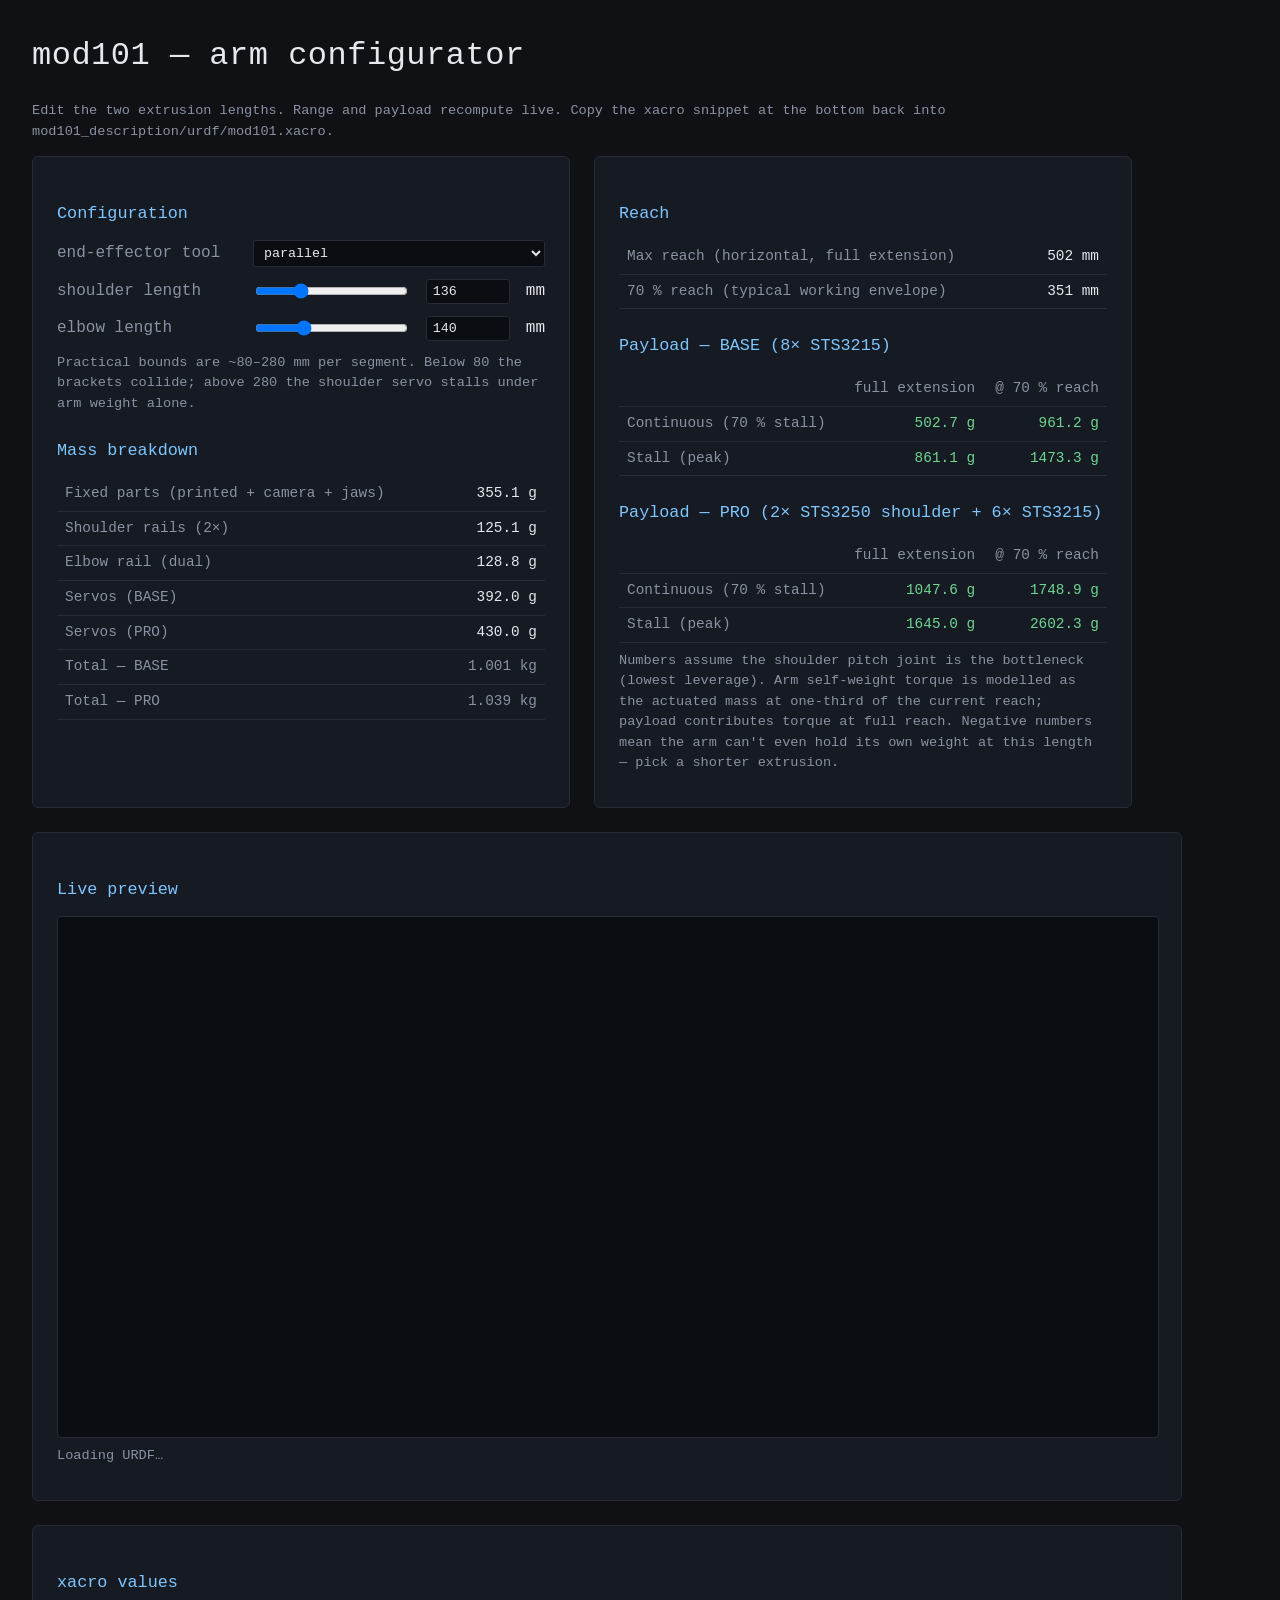
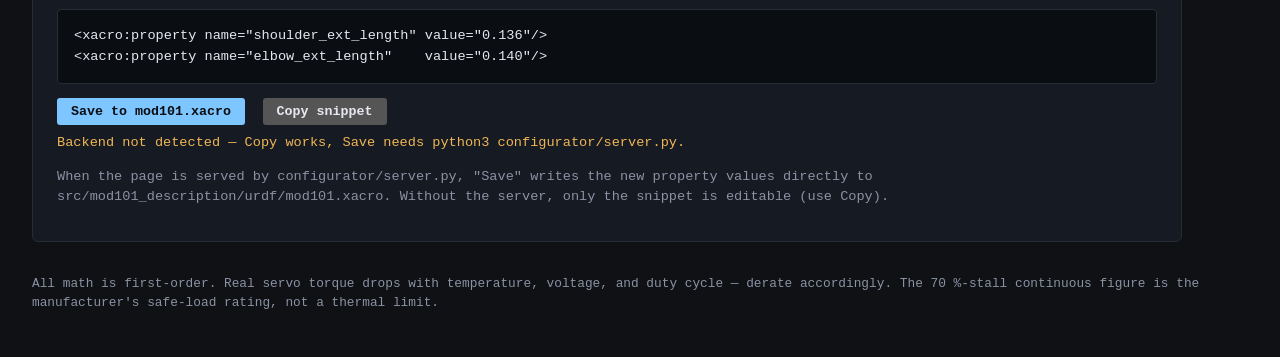
==== configurator/index.html @ 78602534 "big refactor, added modular architecture and configurator" ====
<!DOCTYPE html>
<html lang="en">
<head>
<meta charset="UTF-8">
<title>mod101 configurator</title>
<script type="importmap">
{
  "imports": {
    "three": "https://esm.sh/three@0.158.0",
    "three/": "https://esm.sh/three@0.158.0/",
    "urdf-loader": "https://esm.sh/urdf-loader@0.12.6?deps=three@0.158.0"
  }
}
</script>
<style>
  :root {
    --bg: #0f1115;
    --panel: #161a22;
    --border: #262b36;
    --text: #e6e8ee;
    --muted: #8a92a3;
    --accent: #7ec6ff;
    --ok: #6fd692;
    --warn: #f0b656;
    --bad: #f06a6a;
  }
  body {
    margin: 0;
    padding: 2rem;
    background: var(--bg);
    color: var(--text);
    font-family: ui-monospace, 'JetBrains Mono', 'Fira Code', monospace;
    line-height: 1.5;
  }
  h1 { margin-top: 0; font-weight: 500; letter-spacing: 0.5px; }
  h2 { font-weight: 500; font-size: 1.05rem; color: var(--accent); margin-top: 1.5rem; }
  .grid {
    display: grid;
    grid-template-columns: 1fr 1fr;
    gap: 1.5rem;
    max-width: 1100px;
  }
  .panel {
    background: var(--panel);
    border: 1px solid var(--border);
    border-radius: 6px;
    padding: 1.25rem 1.5rem;
  }
  .input-row {
    display: flex;
    align-items: center;
    gap: 1rem;
    margin: 0.75rem 0;
  }
  .input-row label { min-width: 180px; color: var(--muted); }
  .input-row input[type=range] { flex: 1; }
  .input-row input[type=number] {
    width: 70px;
    background: #0a0d12;
    color: var(--text);
    border: 1px solid var(--border);
    border-radius: 3px;
    padding: 4px 6px;
    font-family: inherit;
  }
  table { width: 100%; border-collapse: collapse; font-size: 0.9rem; }
  th, td { padding: 6px 8px; text-align: right; border-bottom: 1px solid var(--border); }
  th { color: var(--muted); font-weight: 500; text-align: right; }
  th:first-child, td:first-child { text-align: left; color: var(--muted); }
  td.num { font-variant-numeric: tabular-nums; }
  pre {
    background: #0a0d12;
    border: 1px solid var(--border);
    padding: 1rem;
    border-radius: 4px;
    overflow-x: auto;
    font-size: 0.85rem;
    color: var(--text);
  }
  button {
    background: var(--accent);
    color: #0a0d12;
    border: none;
    padding: 6px 14px;
    border-radius: 3px;
    font-family: inherit;
    cursor: pointer;
    font-weight: 600;
  }
  button:hover { filter: brightness(1.1); }
  .footer { color: var(--muted); font-size: 0.8rem; margin-top: 2rem; }
  .note { color: var(--muted); font-size: 0.85rem; margin-top: 0.5rem; }
  .ok { color: var(--ok); }
  .warn { color: var(--warn); }
  .bad { color: var(--bad); }
  #viewer {
    width: 100%;
    height: 520px;
    background: #0a0d12;
    border: 1px solid var(--border);
    border-radius: 4px;
  }
  #viewer canvas { display: block; width: 100%; height: 100%; }
</style>
</head>
<body>

<h1>mod101 — arm configurator</h1>
<p class="note">Edit the two extrusion lengths. Range and payload recompute live. Copy the xacro snippet at the bottom back into <code>mod101_description/urdf/mod101.xacro</code>.</p>

<div class="grid">

  <div class="panel">
    <h2>Configuration</h2>
    <div class="input-row">
      <label>end-effector tool</label>
      <select id="tool-select" style="flex: 1; background: #0a0d12; color: var(--text); border: 1px solid var(--border); padding: 4px 6px; font-family: inherit; border-radius: 3px;"></select>
    </div>
    <div class="input-row">
      <label>shoulder length</label>
      <input id="shoulder-slider" type="range" min="80" max="280" step="5" value="136">
      <input id="shoulder-num"    type="number" min="80" max="280" step="1" value="136">
      <span>mm</span>
    </div>
    <div class="input-row">
      <label>elbow length</label>
      <input id="elbow-slider" type="range" min="80" max="280" step="5" value="140">
      <input id="elbow-num"    type="number" min="80" max="280" step="1" value="140">
      <span>mm</span>
    </div>
    <p class="note">Practical bounds are ~80–280 mm per segment. Below 80 the brackets collide; above 280 the shoulder servo stalls under arm weight alone.</p>

    <h2>Mass breakdown</h2>
    <table>
      <tr><td>Fixed parts (printed + camera + jaws)</td>           <td class="num" id="m-fixed"></td></tr>
      <tr><td>Shoulder rails (2×)</td>                              <td class="num" id="m-shoulder"></td></tr>
      <tr><td>Elbow rail (dual)</td>                                <td class="num" id="m-elbow"></td></tr>
      <tr><td>Servos (BASE)</td>                                    <td class="num" id="m-servos-base"></td></tr>
      <tr><td>Servos (PRO)</td>                                     <td class="num" id="m-servos-pro"></td></tr>
      <tr><th>Total — BASE</th>                                     <th class="num" id="m-total-base"></th></tr>
      <tr><th>Total — PRO</th>                                      <th class="num" id="m-total-pro"></th></tr>
    </table>
  </div>

  <div class="panel">
    <h2>Reach</h2>
    <table>
      <tr><td>Max reach (horizontal, full extension)</td>           <td class="num" id="r-full"></td></tr>
      <tr><td>70 % reach (typical working envelope)</td>            <td class="num" id="r-70"></td></tr>
    </table>

    <h2>Payload — BASE (8× STS3215)</h2>
    <table>
      <tr><th></th>                          <th>full extension</th>  <th>@ 70 % reach</th></tr>
      <tr><td>Continuous (70 % stall)</td>   <td class="num" id="p-base-cont-full"></td>   <td class="num" id="p-base-cont-70"></td></tr>
      <tr><td>Stall (peak)</td>              <td class="num" id="p-base-stall-full"></td>  <td class="num" id="p-base-stall-70"></td></tr>
    </table>

    <h2>Payload — PRO (2× STS3250 shoulder + 6× STS3215)</h2>
    <table>
      <tr><th></th>                          <th>full extension</th>  <th>@ 70 % reach</th></tr>
      <tr><td>Continuous (70 % stall)</td>   <td class="num" id="p-pro-cont-full"></td>    <td class="num" id="p-pro-cont-70"></td></tr>
      <tr><td>Stall (peak)</td>              <td class="num" id="p-pro-stall-full"></td>   <td class="num" id="p-pro-stall-70"></td></tr>
    </table>
    <p class="note">Numbers assume the shoulder pitch joint is the bottleneck (lowest leverage). Arm self-weight torque is modelled as the actuated mass at one-third of the current reach; payload contributes torque at full reach. Negative numbers mean the arm can't even hold its own weight at this length — pick a shorter extrusion.</p>
  </div>

</div>

<div class="panel" style="max-width: 1100px; margin-top: 1.5rem;">
  <h2>Live preview</h2>
  <div id="viewer"></div>
  <p class="note" id="viewer-status">Loading URDF…</p>
</div>

<div class="panel" style="max-width: 1100px; margin-top: 1.5rem;">
  <h2>xacro values</h2>
  <pre id="snippet"></pre>
  <button id="save">Save to mod101.xacro</button>
  <button id="copy" style="margin-left: 0.5rem; background: #555; color: var(--text);">Copy snippet</button>
  <p class="note" id="copy-feedback"></p>
  <p class="note">When the page is served by <code>configurator/server.py</code>, "Save" writes the new property values directly to <code>src/mod101_description/urdf/mod101.xacro</code>. Without the server, only the snippet is editable (use Copy).</p>
</div>

<p class="footer">All math is first-order. Real servo torque drops with temperature, voltage, and duty cycle — derate accordingly. The 70 %-stall continuous figure is the manufacturer's safe-load rating, not a thermal limit.</p>

<script>
'use strict';

// --- physical constants -----------------------------------------------------
const G              = 9.81;            // m/s^2
const EXT_DENSITY    = 0.46;            // kg/m, 2020 aluminum (single rail)

// Servo torques (N·m). Manufacturer stall ratings, then 70 % derate for continuous.
const STS3215_STALL  = 30 * 0.0980665 / 1.0;  // 30 kg·cm  -> 2.94 N·m
const STS3250_STALL  = 50 * 0.0980665 / 1.0;  // 50 kg·cm  -> 4.90 N·m
const CONT_FACTOR    = 0.70;

// Fixed mass (kg) — every part NOT scaled by extrusion length.
// Derived from the per-link mass table; matches mod101_description URDF.
const M_PRINTED_FIXED = (
  36.28 + 14.96 + 36.06 + 6 + 4 + 25 +
  5 + 5 + 5 + 5 + 10 + 12 + 12 +
  22 /* parallel gripper printed */ +
  48 + 22 + 14.21
) / 1000;
const M_CAMERA_PCB    = 16.6 / 1000;
const M_GRIPPER_SERVO = 0.056;  // embedded in Parallel_gripper_assembly_v1_1
const M_FIXED         = M_PRINTED_FIXED + M_CAMERA_PCB + M_GRIPPER_SERVO;

// Mass of an individual servo body.
const M_STS3215 = 0.056;
const M_STS3250 = 0.075;
const N_SERVOS  = 7;  // 7 explicit servo links; gripper servo already in M_FIXED

const M_SERVOS_BASE = N_SERVOS * M_STS3215;
const M_SERVOS_PRO  = 2 * M_STS3250 + (N_SERVOS - 2) * M_STS3215;  // 2 shoulder upgraded

// Reach calibration: at default lengths (shoulder=136, elbow=140), measured
// total reach is 502 mm. So fixed_reach = 0.502 - 0.136 - 0.140 = 0.226 m
// (covers base column + wrist/gripper extension).
const REACH_FIXED_OFFSET = 0.226;

// --- helpers ----------------------------------------------------------------
const $ = id => document.getElementById(id);
const fmtG    = kg => (kg * 1000).toFixed(1) + ' g';
const fmtMM   = m  => (m * 1000).toFixed(0) + ' mm';
const fmtKg   = kg => kg.toFixed(3) + ' kg';

function payloadAtReach(shoulderTorqueMax, mArm, reach, reachRatio) {
  // Worst-case static balance at the shoulder pitch joint.
  // Arm CoM modelled at reach/3 from shoulder; payload at reach (at this configuration).
  const r       = reach * reachRatio;
  const mArmEff = mArm * reachRatio;          // proxy: less extended arm carries less torque
  const torqueArm     = mArmEff * G * (r / 3);
  const torqueBudget  = shoulderTorqueMax - torqueArm;
  if (torqueBudget <= 0) return null;          // arm can't even hold itself
  return torqueBudget / (G * r);
}

// --- update loop ------------------------------------------------------------
function update() {
  const L_s = Number($('shoulder-num').value) / 1000;
  const L_e = Number($('elbow-num').value) / 1000;

  // Masses (kg)
  const mShoulderPair = 2 * EXT_DENSITY * L_s;    // two single rails
  const mElbow        = 2 * EXT_DENSITY * L_e;    // dual rail in one link
  const mActuatedBase = M_FIXED + mShoulderPair + mElbow + M_SERVOS_BASE;
  const mActuatedPro  = M_FIXED + mShoulderPair + mElbow + M_SERVOS_PRO;

  // Reach (m)
  const reach    = REACH_FIXED_OFFSET + L_s + L_e;
  const reach70  = reach * 0.7;

  // Available shoulder torque after doubling.
  const T_base_cont  = 2 * STS3215_STALL * CONT_FACTOR;
  const T_base_stall = 2 * STS3215_STALL;
  const T_pro_cont   = 2 * STS3250_STALL * CONT_FACTOR;
  const T_pro_stall  = 2 * STS3250_STALL;

  // Payload at full extension (reachRatio = 1) and at 70 % (reachRatio = 0.7)
  const p = (T, mArm, ratio) => payloadAtReach(T, mArm, reach, ratio);
  const cell = (id, kg) => {
    const el = $(id);
    if (kg === null) {
      el.textContent = '—';
      el.classList.remove('ok', 'warn'); el.classList.add('bad');
    } else {
      el.textContent = fmtG(kg);
      el.classList.remove('bad', 'warn');
      el.classList.toggle('ok', kg > 0.5);
      el.classList.toggle('warn', kg <= 0.5 && kg > 0);
    }
  };

  // Mass table
  $('m-fixed').textContent       = fmtG(M_FIXED);
  $('m-shoulder').textContent    = fmtG(mShoulderPair);
  $('m-elbow').textContent       = fmtG(mElbow);
  $('m-servos-base').textContent = fmtG(M_SERVOS_BASE);
  $('m-servos-pro').textContent  = fmtG(M_SERVOS_PRO);
  $('m-total-base').textContent  = fmtKg(mActuatedBase);
  $('m-total-pro').textContent   = fmtKg(mActuatedPro);

  // Reach
  $('r-full').textContent = fmtMM(reach);
  $('r-70').textContent   = fmtMM(reach70);

  // Payload
  cell('p-base-cont-full',  p(T_base_cont,  mActuatedBase, 1.0));
  cell('p-base-cont-70',    p(T_base_cont,  mActuatedBase, 0.7));
  cell('p-base-stall-full', p(T_base_stall, mActuatedBase, 1.0));
  cell('p-base-stall-70',   p(T_base_stall, mActuatedBase, 0.7));
  cell('p-pro-cont-full',   p(T_pro_cont,   mActuatedPro,  1.0));
  cell('p-pro-cont-70',     p(T_pro_cont,   mActuatedPro,  0.7));
  cell('p-pro-stall-full',  p(T_pro_stall,  mActuatedPro,  1.0));
  cell('p-pro-stall-70',    p(T_pro_stall,  mActuatedPro,  0.7));

  // Xacro snippet
  $('snippet').textContent =
`<xacro:property name="shoulder_ext_length" value="${L_s.toFixed(3)}"/>
<xacro:property name="elbow_ext_length"    value="${L_e.toFixed(3)}"/>`;
}

// --- input wiring -----------------------------------------------------------
function bind(sliderId, numberId) {
  const slider = $(sliderId), number = $(numberId);
  slider.addEventListener('input', () => { number.value = slider.value; update(); });
  number.addEventListener('input', () => { slider.value = number.value; update(); });
}
bind('shoulder-slider', 'shoulder-num');
bind('elbow-slider',    'elbow-num');

function setFeedback(text, cls = 'note') {
  const el = $('copy-feedback');
  el.textContent = text;
  el.className = 'note ' + cls;
}

$('copy').addEventListener('click', async () => {
  try {
    await navigator.clipboard.writeText($('snippet').textContent);
    setFeedback('Snippet copied.', 'ok');
  } catch {
    setFeedback('Clipboard blocked — copy manually.', 'bad');
  }
});

$('save').addEventListener('click', async () => {
  const L_s = Number($('shoulder-num').value) / 1000;
  const L_e = Number($('elbow-num').value) / 1000;
  setFeedback('Saving…');
  try {
    const resp = await fetch('/save', {
      method:  'POST',
      headers: { 'Content-Type': 'application/json' },
      body:    JSON.stringify({ shoulder: L_s, elbow: L_e }),
    });
    const data = await resp.json();
    if (!resp.ok) throw new Error(data.error || resp.statusText);
    setFeedback(
      `Saved: shoulder=${(data.shoulder * 1000).toFixed(0)} mm, elbow=${(data.elbow * 1000).toFixed(0)} mm. ` +
      `Rebuild mod101_description to pick it up in sim.`, 'ok');
    window.dispatchEvent(new CustomEvent('xacro-saved'));
  } catch (e) {
    setFeedback(
      `Save failed: ${e.message || e}. ` +
      `Start the backend with: python3 configurator/server.py`, 'bad');
  }
});

$('tool-select').addEventListener('change', async () => {
  const tool = $('tool-select').value;
  setFeedback(`Switching tool → ${tool}…`);
  try {
    const resp = await fetch('/tool', {
      method:  'POST',
      headers: { 'Content-Type': 'application/json' },
      body:    JSON.stringify({ tool }),
    });
    const data = await resp.json();
    if (!resp.ok) throw new Error(data.error || resp.statusText);
    setFeedback(
      `Tool set to "${data.tool}". Rebuild mod101_description if you want it ` +
      `live in sim (the viewer below has reloaded with the new tool).`, 'ok');
    window.dispatchEvent(new CustomEvent('xacro-saved'));
  } catch (e) {
    setFeedback(`Tool switch failed: ${e.message || e}. ` +
                `Backend needs python3 configurator/server.py.`, 'bad');
  }
});

// On boot, ask the server for current values; if no server, leave defaults.
(async function init() {
  try {
    const [propsResp, toolResp] = await Promise.all([fetch('/load'), fetch('/tool')]);
    if (!propsResp.ok) throw new Error('load failed');
    const { shoulder, elbow } = await propsResp.json();
    $('shoulder-num').value    = (shoulder * 1000).toFixed(0);
    $('shoulder-slider').value = (shoulder * 1000).toFixed(0);
    $('elbow-num').value       = (elbow    * 1000).toFixed(0);
    $('elbow-slider').value    = (elbow    * 1000).toFixed(0);

    if (toolResp.ok) {
      const { tool, available } = await toolResp.json();
      const sel = $('tool-select');
      sel.innerHTML = '';
      for (const t of available) {
        const opt = document.createElement('option');
        opt.value = t; opt.textContent = t;
        if (t === tool) opt.selected = true;
        sel.appendChild(opt);
      }
    }
    setFeedback('Loaded current values from mod101.xacro.', 'ok');
  } catch {
    setFeedback('Backend not detected — Copy works, Save needs ' +
                'python3 configurator/server.py.', 'warn');
    // Without backend we don't know which tools exist; show the two we ship.
    const sel = $('tool-select');
    sel.innerHTML = '';
    for (const t of ['parallel', 'none']) {
      const opt = document.createElement('option');
      opt.value = t; opt.textContent = t;
      sel.appendChild(opt);
    }
  }
  update();
})();
</script>

<script type="module">
import * as THREE from 'three';
import { OrbitControls } from 'three/examples/jsm/controls/OrbitControls.js';
import URDFLoader from 'urdf-loader';

const container = document.getElementById('viewer');
const status    = document.getElementById('viewer-status');

const renderer = new THREE.WebGLRenderer({ antialias: true });
renderer.setPixelRatio(window.devicePixelRatio);
renderer.setSize(container.clientWidth, container.clientHeight);
renderer.shadowMap.enabled = true;
container.appendChild(renderer.domElement);

const scene = new THREE.Scene();
scene.background = new THREE.Color(0x0a0d12);

const camera = new THREE.PerspectiveCamera(45, container.clientWidth / container.clientHeight, 0.01, 20);
camera.position.set(0.6, 0.5, 0.6);

const controls = new OrbitControls(camera, renderer.domElement);
controls.target.set(0, 0.25, 0);
controls.update();

scene.add(new THREE.AmbientLight(0xffffff, 0.4));
const sun = new THREE.DirectionalLight(0xffffff, 0.9);
sun.position.set(2, 4, 2);
sun.castShadow = true;
scene.add(sun);

const grid = new THREE.GridHelper(2, 20, 0x444444, 0x222222);
scene.add(grid);

// URDF convention is Z-up. Rotate the entire robot subtree so it displays
// correctly under three.js's Y-up camera.
const robotRoot = new THREE.Group();
robotRoot.rotation.x = -Math.PI / 2;
scene.add(robotRoot);

let currentRobot = null;
const loader = new URDFLoader();

async function loadUrdf() {
  status.textContent = 'Loading URDF…';
  status.className = 'note';
  try {
    const resp = await fetch('/urdf', { cache: 'no-store' });
    if (!resp.ok) {
      const detail = await resp.json().catch(() => ({}));
      throw new Error(detail.error || resp.statusText);
    }
    const text = await resp.text();
    if (currentRobot) {
      robotRoot.remove(currentRobot);
      currentRobot.traverse(o => {
        if (o.geometry) o.geometry.dispose();
        if (o.material) o.material.dispose();
      });
    }
    currentRobot = loader.parse(text);
    robotRoot.add(currentRobot);
    status.textContent = 'URDF loaded.';
    status.className = 'note ok';
  } catch (e) {
    status.textContent = `URDF load failed: ${e.message || e}. ` +
                         `Source ROS before starting server.py.`;
    status.className = 'note bad';
  }
}

function animate() {
  requestAnimationFrame(animate);
  controls.update();
  renderer.render(scene, camera);
}
animate();

window.addEventListener('resize', () => {
  const w = container.clientWidth, h = container.clientHeight;
  camera.aspect = w / h;
  camera.updateProjectionMatrix();
  renderer.setSize(w, h);
});
window.addEventListener('xacro-saved', loadUrdf);
loadUrdf();
</script>

</body>
</html>
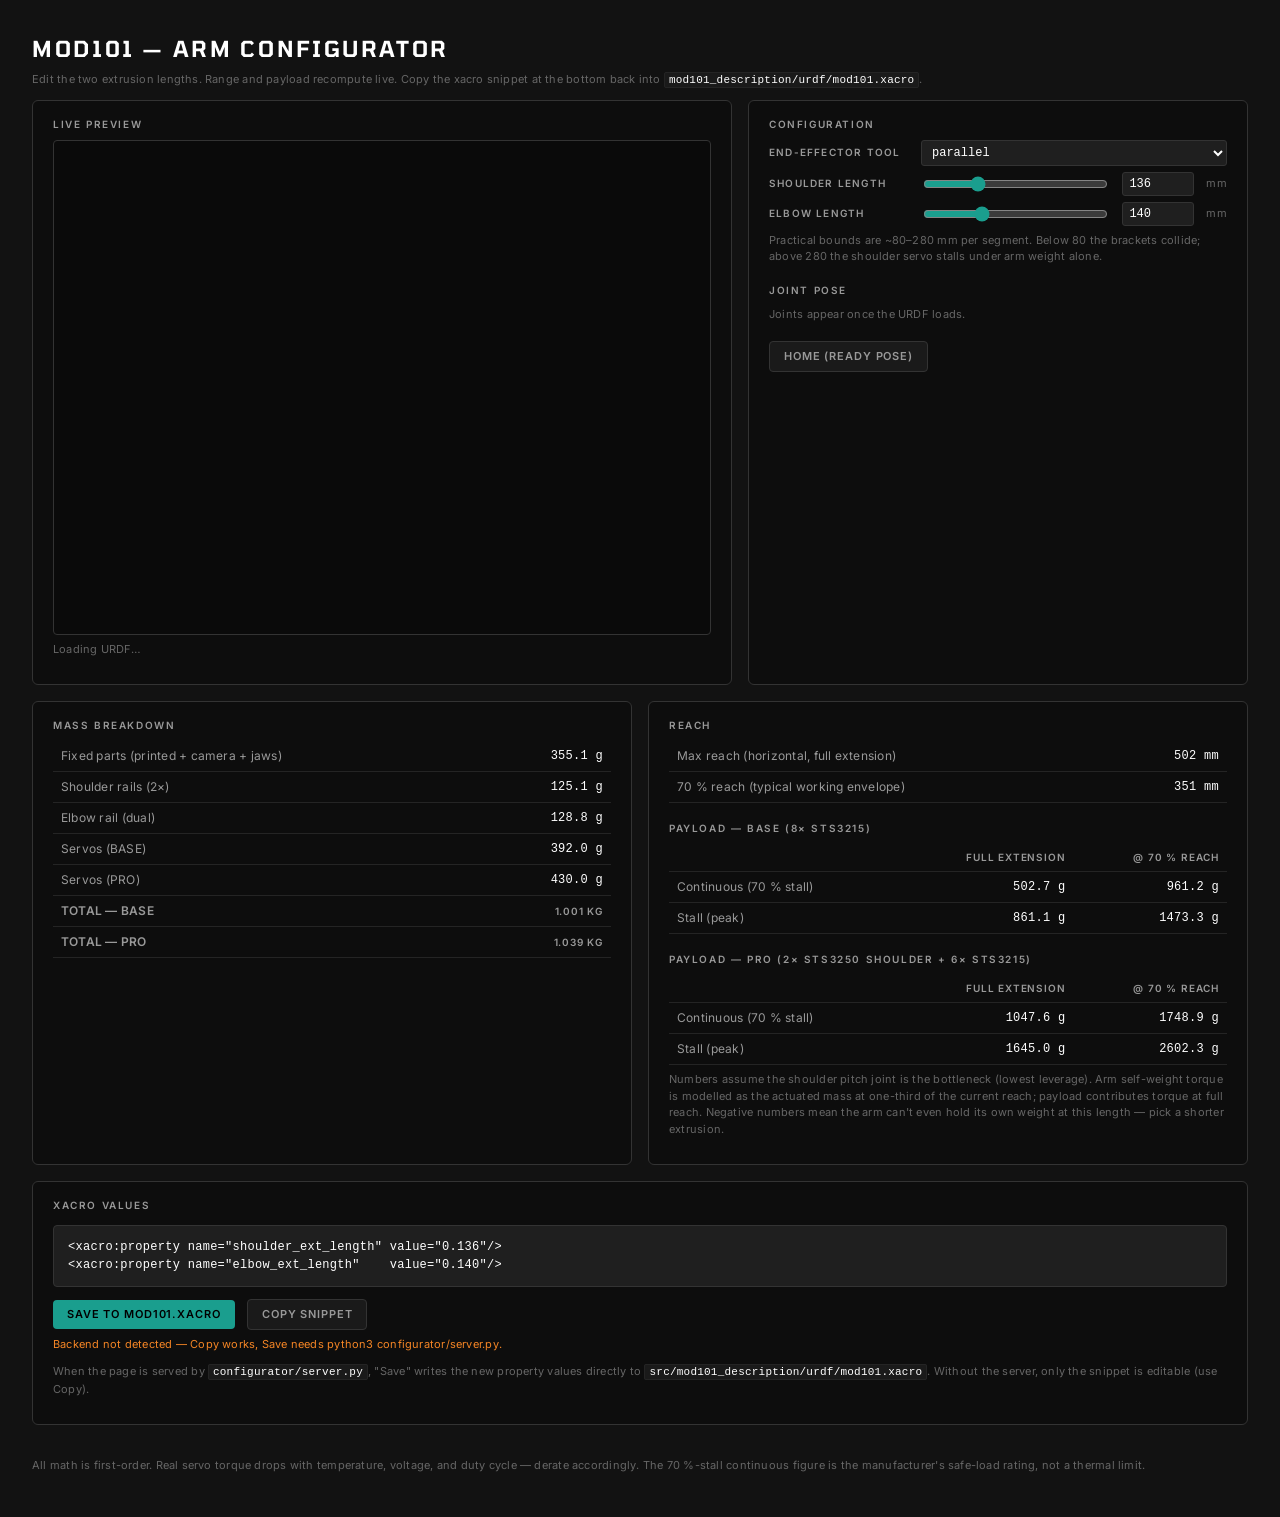
==== commit f442586d: "configurator + tool convention: visual port from robocore-studio (Inter / Tomorrow, teal accent on b" ====
--- a/configurator/index.html
+++ b/configurator/index.html
@@ -3,6 +3,9 @@
 <head>
 <meta charset="UTF-8">
 <title>mod101 configurator</title>
+<link rel="preconnect" href="https://fonts.googleapis.com">
+<link rel="preconnect" href="https://fonts.gstatic.com" crossorigin>
+<link href="https://fonts.googleapis.com/css2?family=Inter:wght@400;500;600&family=Tomorrow:wght@500;600&display=swap" rel="stylesheet">
 <script type="importmap">
 {
   "imports": {
@@ -13,108 +16,264 @@
 }
 </script>
 <style>
+  /* Ported from /home/cdr/Work/robocore-studio/core/frontend/styles.css */
   :root {
-    --bg: #0f1115;
-    --panel: #161a22;
-    --border: #262b36;
-    --text: #e6e8ee;
-    --muted: #8a92a3;
-    --accent: #7ec6ff;
-    --ok: #6fd692;
-    --warn: #f0b656;
-    --bad: #f06a6a;
-  }
+    color-scheme: dark;
+    --bg: hsl(0, 0%, 7%);
+    --bg-2: hsl(0, 0%, 5%);
+    --bg-3: hsl(0, 0%, 10%);
+    --bg-input: hsl(0, 0%, 12%);
+    --border: hsl(0, 0%, 20%);
+    --border-soft: hsl(0, 0%, 14%);
+    --fg: hsl(0, 0%, 100%);
+    --fg-dim: hsl(0, 0%, 60%);
+    --fg-mute: hsl(0, 0%, 40%);
+    --accent: hsl(173, 72%, 36%);
+    --accent-hover: hsl(173, 72%, 42%);
+    --accent-soft: hsla(173, 72%, 36%, 0.12);
+    --accent-fg: hsl(0, 0%, 0%);
+    --warn: hsl(28, 90%, 55%);
+    --error: hsl(0, 85%, 60%);
+    --error-soft: hsla(0, 85%, 60%, 0.1);
+    --font-sans: "Inter", -apple-system, BlinkMacSystemFont, "Segoe UI", sans-serif;
+    --font-display: "Tomorrow", "Inter", sans-serif;
+    --font-mono: ui-monospace, "SF Mono", Menlo, Consolas, monospace;
+  }
+
+  * { box-sizing: border-box; }
+
   body {
     margin: 0;
     padding: 2rem;
     background: var(--bg);
-    color: var(--text);
-    font-family: ui-monospace, 'JetBrains Mono', 'Fira Code', monospace;
+    color: var(--fg);
+    font-family: var(--font-sans);
+    font-size: 14px;
+    letter-spacing: 0.02em;
+    -webkit-font-smoothing: antialiased;
+    -moz-osx-font-smoothing: grayscale;
     line-height: 1.5;
   }
-  h1 { margin-top: 0; font-weight: 500; letter-spacing: 0.5px; }
-  h2 { font-weight: 500; font-size: 1.05rem; color: var(--accent); margin-top: 1.5rem; }
+
+  .wrap { max-width: 1400px; margin: 0 auto; }
+
+  h1 {
+    font-family: var(--font-display);
+    font-weight: 600;
+    font-size: 22px;
+    letter-spacing: 0.12em;
+    text-transform: uppercase;
+    margin: 0 0 4px;
+  }
+
+  h2 {
+    font-family: var(--font-sans);
+    font-size: 10px;
+    text-transform: uppercase;
+    letter-spacing: 0.16em;
+    font-weight: 600;
+    color: var(--fg-dim);
+    margin: 18px 0 8px;
+  }
+  .panel > h2:first-child { margin-top: 0; }
+
   .grid {
     display: grid;
-    grid-template-columns: 1fr 1fr;
-    gap: 1.5rem;
-    max-width: 1100px;
-  }
+    grid-template-columns: repeat(auto-fit, minmax(320px, 1fr));
+    gap: 16px;
+  }
+  .viewer-grid {
+    display: grid;
+    grid-template-columns: minmax(0, 1.4fr) minmax(360px, 1fr);
+    gap: 16px;
+    margin-bottom: 16px;
+  }
+  @media (max-width: 900px) {
+    .viewer-grid { grid-template-columns: 1fr; }
+  }
+
   .panel {
-    background: var(--panel);
+    background: var(--bg-2);
     border: 1px solid var(--border);
     border-radius: 6px;
-    padding: 1.25rem 1.5rem;
-  }
+    padding: 16px 20px;
+  }
+
   .input-row {
     display: flex;
     align-items: center;
-    gap: 1rem;
-    margin: 0.75rem 0;
-  }
-  .input-row label { min-width: 180px; color: var(--muted); }
-  .input-row input[type=range] { flex: 1; }
-  .input-row input[type=number] {
-    width: 70px;
-    background: #0a0d12;
-    color: var(--text);
+    gap: 12px;
+    margin: 6px 0;
+  }
+  .input-row label {
+    min-width: 140px;
+    color: var(--fg-dim);
+    font-size: 10px;
+    text-transform: uppercase;
+    letter-spacing: 0.12em;
+    font-weight: 600;
+  }
+  .input-row input[type=range] {
+    flex: 1;
+    accent-color: var(--accent);
+  }
+  .input-row input[type=number],
+  #tool-select {
+    background: var(--bg-input);
+    color: var(--fg);
     border: 1px solid var(--border);
     border-radius: 3px;
     padding: 4px 6px;
-    font-family: inherit;
-  }
-  table { width: 100%; border-collapse: collapse; font-size: 0.9rem; }
-  th, td { padding: 6px 8px; text-align: right; border-bottom: 1px solid var(--border); }
-  th { color: var(--muted); font-weight: 500; text-align: right; }
-  th:first-child, td:first-child { text-align: left; color: var(--muted); }
-  td.num { font-variant-numeric: tabular-nums; }
+    font-family: var(--font-mono);
+    font-size: 12px;
+  }
+  .input-row input[type=number] { width: 72px; }
+  #tool-select { flex: 1; min-width: 0; }
+  .input-row > span { color: var(--fg-mute); font-size: 11px; }
+
+  table {
+    width: 100%;
+    border-collapse: collapse;
+    font-size: 12px;
+  }
+  th, td {
+    padding: 6px 8px;
+    text-align: right;
+    border-bottom: 1px solid var(--border-soft);
+    font-family: var(--font-mono);
+  }
+  th {
+    color: var(--fg-dim);
+    font-family: var(--font-sans);
+    font-size: 10px;
+    text-transform: uppercase;
+    letter-spacing: 0.08em;
+    font-weight: 600;
+  }
+  th:first-child, td:first-child {
+    text-align: left;
+    color: var(--fg-dim);
+    font-family: var(--font-sans);
+    font-size: 12px;
+    letter-spacing: 0.02em;
+  }
+  td.num, .readout {
+    font-variant-numeric: tabular-nums;
+    color: var(--fg);
+  }
+
   pre {
-    background: #0a0d12;
+    background: var(--bg-input);
     border: 1px solid var(--border);
-    padding: 1rem;
+    padding: 12px 14px;
     border-radius: 4px;
     overflow-x: auto;
-    font-size: 0.85rem;
-    color: var(--text);
-  }
+    font-family: var(--font-mono);
+    font-size: 12px;
+    color: var(--fg);
+    line-height: 1.5;
+  }
+
   button {
+    font: inherit;
+    cursor: pointer;
     background: var(--accent);
-    color: #0a0d12;
+    color: var(--accent-fg);
     border: none;
     padding: 6px 14px;
-    border-radius: 3px;
-    font-family: inherit;
-    cursor: pointer;
+    border-radius: 4px;
+    font-family: var(--font-sans);
+    font-size: 11px;
     font-weight: 600;
-  }
-  button:hover { filter: brightness(1.1); }
-  .footer { color: var(--muted); font-size: 0.8rem; margin-top: 2rem; }
-  .note { color: var(--muted); font-size: 0.85rem; margin-top: 0.5rem; }
-  .ok { color: var(--ok); }
-  .warn { color: var(--warn); }
-  .bad { color: var(--bad); }
+    text-transform: uppercase;
+    letter-spacing: 0.08em;
+    transition: background 120ms ease;
+  }
+  button:hover { background: var(--accent-hover); }
+  button:focus-visible { outline: 2px solid var(--accent); outline-offset: 2px; }
+
+  /* Secondary / "ghost" buttons (Copy, Home) — match robocore-studio's
+     .urdf-btn-ghost. */
+  button.ghost {
+    background: var(--bg-3);
+    color: var(--fg-dim);
+    border: 1px solid var(--border);
+  }
+  button.ghost:hover {
+    color: var(--fg);
+    border-color: var(--fg-mute);
+    background: var(--bg-input);
+  }
+
+  .note {
+    color: var(--fg-mute);
+    font-size: 11px;
+    margin-top: 6px;
+    letter-spacing: 0.02em;
+  }
+  .note code, p code {
+    font-family: var(--font-mono);
+    font-size: 11px;
+    background: var(--bg-3);
+    border: 1px solid var(--border-soft);
+    padding: 1px 4px;
+    border-radius: 2px;
+    color: var(--fg);
+  }
+
+  .ok    { color: var(--accent); }
+  .warn  { color: var(--warn); }
+  .bad   { color: var(--error); }
+
+  .footer {
+    color: var(--fg-mute);
+    font-size: 11px;
+    margin-top: 2rem;
+    letter-spacing: 0.02em;
+  }
+
   #viewer {
     width: 100%;
-    height: 520px;
-    background: #0a0d12;
+    height: clamp(280px, 55vh, 560px);
+    background: hsl(0, 0%, 4%);
     border: 1px solid var(--border);
     border-radius: 4px;
   }
   #viewer canvas { display: block; width: 100%; height: 100%; }
+
+  ::-webkit-scrollbar { width: 10px; height: 10px; }
+  ::-webkit-scrollbar-track { background: transparent; }
+  ::-webkit-scrollbar-thumb { background: var(--border); border: 2px solid var(--bg-2); }
+  ::-webkit-scrollbar-thumb:hover { background: var(--fg-mute); }
+
+  @media (max-width: 640px) {
+    body { padding: 1rem; }
+    .panel { padding: 12px 14px; }
+    .input-row { flex-wrap: wrap; gap: 6px; }
+    .input-row label { min-width: 100%; }
+    h1 { font-size: 18px; }
+    button { padding: 8px 14px; }
+  }
 </style>
 </head>
 <body>
 
+<div class="wrap">
+
 <h1>mod101 — arm configurator</h1>
 <p class="note">Edit the two extrusion lengths. Range and payload recompute live. Copy the xacro snippet at the bottom back into <code>mod101_description/urdf/mod101.xacro</code>.</p>
 
-<div class="grid">
-
+<div class="viewer-grid">
+  <div class="panel">
+    <h2>Live preview</h2>
+    <div id="viewer"></div>
+    <p class="note" id="viewer-status">Loading URDF…</p>
+  </div>
   <div class="panel">
     <h2>Configuration</h2>
     <div class="input-row">
       <label>end-effector tool</label>
-      <select id="tool-select" style="flex: 1; background: #0a0d12; color: var(--text); border: 1px solid var(--border); padding: 4px 6px; font-family: inherit; border-radius: 3px;"></select>
+      <select id="tool-select"></select>
     </div>
     <div class="input-row">
       <label>shoulder length</label>
@@ -130,6 +289,17 @@
     </div>
     <p class="note">Practical bounds are ~80–280 mm per segment. Below 80 the brackets collide; above 280 the shoulder servo stalls under arm weight alone.</p>
 
+    <h2>Joint pose</h2>
+    <div id="joint-sliders">
+      <p class="note" id="joint-empty">Joints appear once the URDF loads.</p>
+    </div>
+    <button id="home" class="ghost" style="margin-top: 8px;">Home (ready pose)</button>
+  </div>
+</div>
+
+<div class="grid">
+
+  <div class="panel">
     <h2>Mass breakdown</h2>
     <table>
       <tr><td>Fixed parts (printed + camera + jaws)</td>           <td class="num" id="m-fixed"></td></tr>
@@ -167,22 +337,18 @@
 
 </div>
 
-<div class="panel" style="max-width: 1100px; margin-top: 1.5rem;">
-  <h2>Live preview</h2>
-  <div id="viewer"></div>
-  <p class="note" id="viewer-status">Loading URDF…</p>
-</div>
-
-<div class="panel" style="max-width: 1100px; margin-top: 1.5rem;">
+<div class="panel" style="margin-top: 16px;">
   <h2>xacro values</h2>
   <pre id="snippet"></pre>
   <button id="save">Save to mod101.xacro</button>
-  <button id="copy" style="margin-left: 0.5rem; background: #555; color: var(--text);">Copy snippet</button>
+  <button id="copy" class="ghost" style="margin-left: 8px;">Copy snippet</button>
   <p class="note" id="copy-feedback"></p>
   <p class="note">When the page is served by <code>configurator/server.py</code>, "Save" writes the new property values directly to <code>src/mod101_description/urdf/mod101.xacro</code>. Without the server, only the snippet is editable (use Copy).</p>
 </div>
 
 <p class="footer">All math is first-order. Real servo torque drops with temperature, voltage, and duty cycle — derate accordingly. The 70 %-stall continuous figure is the manufacturer's safe-load rating, not a thermal limit.</p>
+
+</div><!-- .wrap -->
 
 <script>
 'use strict';
@@ -452,6 +618,94 @@
 let currentRobot = null;
 const loader = new URDFLoader();
 
+// "Ready" home pose — matches the initial_value's in mod101.ros2control so
+// the viewer and Gazebo wake up looking the same. Joints not listed here
+// default to 0.
+const HOME_POSE = {
+  '2': -Math.PI / 4,   // shoulder pitch back, -45°
+  '3':  Math.PI / 2,   // elbow up, +90°
+  '4': -Math.PI / 4,   // wrist tilt back, -45°
+};
+
+// --- joint sliders -----------------------------------------------------------
+// Built dynamically from the URDF so we pick up whichever tool is loaded
+// (each tool can add its own actuated joints). Mimic followers are skipped:
+// they're driven by the master via setJointValue automatically.
+function buildJointSliders() {
+  const container = document.getElementById('joint-sliders');
+  container.innerHTML = '';
+  if (!currentRobot) return;
+
+  const entries = Object.entries(currentRobot.joints)
+    .filter(([_, j]) => j.jointType !== 'fixed' && !j.mimicJoint);
+
+  // Sort active arm joints (numeric names 1..6) first, then alphabetically.
+  entries.sort(([a], [b]) => {
+    const na = /^\d+$/.test(a), nb = /^\d+$/.test(b);
+    if (na && nb) return Number(a) - Number(b);
+    if (na) return -1;
+    if (nb) return 1;
+    return a.localeCompare(b);
+  });
+
+  if (entries.length === 0) {
+    const p = document.createElement('p');
+    p.className = 'note';
+    p.textContent = 'No actuated joints (the `none` tool has nothing to pose).';
+    container.appendChild(p);
+    return;
+  }
+
+  for (const [name, joint] of entries) {
+    let lower = joint.limit ? Number(joint.limit.lower) : -Math.PI;
+    let upper = joint.limit ? Number(joint.limit.upper) : Math.PI;
+    // Continuous joints store lower==upper==0; replace with ±π for a usable range.
+    if (joint.jointType === 'continuous' || lower === upper) {
+      lower = -Math.PI; upper = Math.PI;
+    }
+    const isLinear = joint.jointType === 'prismatic';
+    const step     = (upper - lower) / 400;
+    const home     = HOME_POSE[name] ?? 0;
+    const initial  = Math.max(lower, Math.min(upper, home));
+    currentRobot.setJointValue(name, initial);
+
+    const row = document.createElement('div');
+    row.className = 'input-row';
+    row.dataset.joint = name;
+    const labelText = isLinear
+      ? `joint ${name} (mm)`
+      : `joint ${name} (rad)`;
+    row.innerHTML = `
+      <label style="min-width: 130px;">${labelText}</label>
+      <input type="range" min="${lower}" max="${upper}" step="${step}" value="${initial}">
+      <span class="readout" style="min-width: 3.5em; text-align: right; font-variant-numeric: tabular-nums;"></span>
+    `;
+    const slider  = row.querySelector('input');
+    const readout = row.querySelector('.readout');
+    const render  = v => readout.textContent = isLinear
+      ? (v * 1000).toFixed(1)
+      : v.toFixed(2);
+    slider.addEventListener('input', () => {
+      const v = Number(slider.value);
+      currentRobot.setJointValue(name, v);
+      render(v);
+    });
+    render(initial);
+    container.appendChild(row);
+  }
+}
+
+document.getElementById('home').addEventListener('click', () => {
+  if (!currentRobot) return;
+  for (const slider of document.querySelectorAll('#joint-sliders input[type=range]')) {
+    const row  = slider.closest('.input-row');
+    const name = row.dataset.joint;
+    const v    = HOME_POSE[name] ?? 0;
+    slider.value = v;
+    slider.dispatchEvent(new Event('input'));
+  }
+});
+
 async function loadUrdf() {
   status.textContent = 'Loading URDF…';
   status.className = 'note';
@@ -471,6 +725,7 @@
     }
     currentRobot = loader.parse(text);
     robotRoot.add(currentRobot);
+    buildJointSliders();
     status.textContent = 'URDF loaded.';
     status.className = 'note ok';
   } catch (e) {
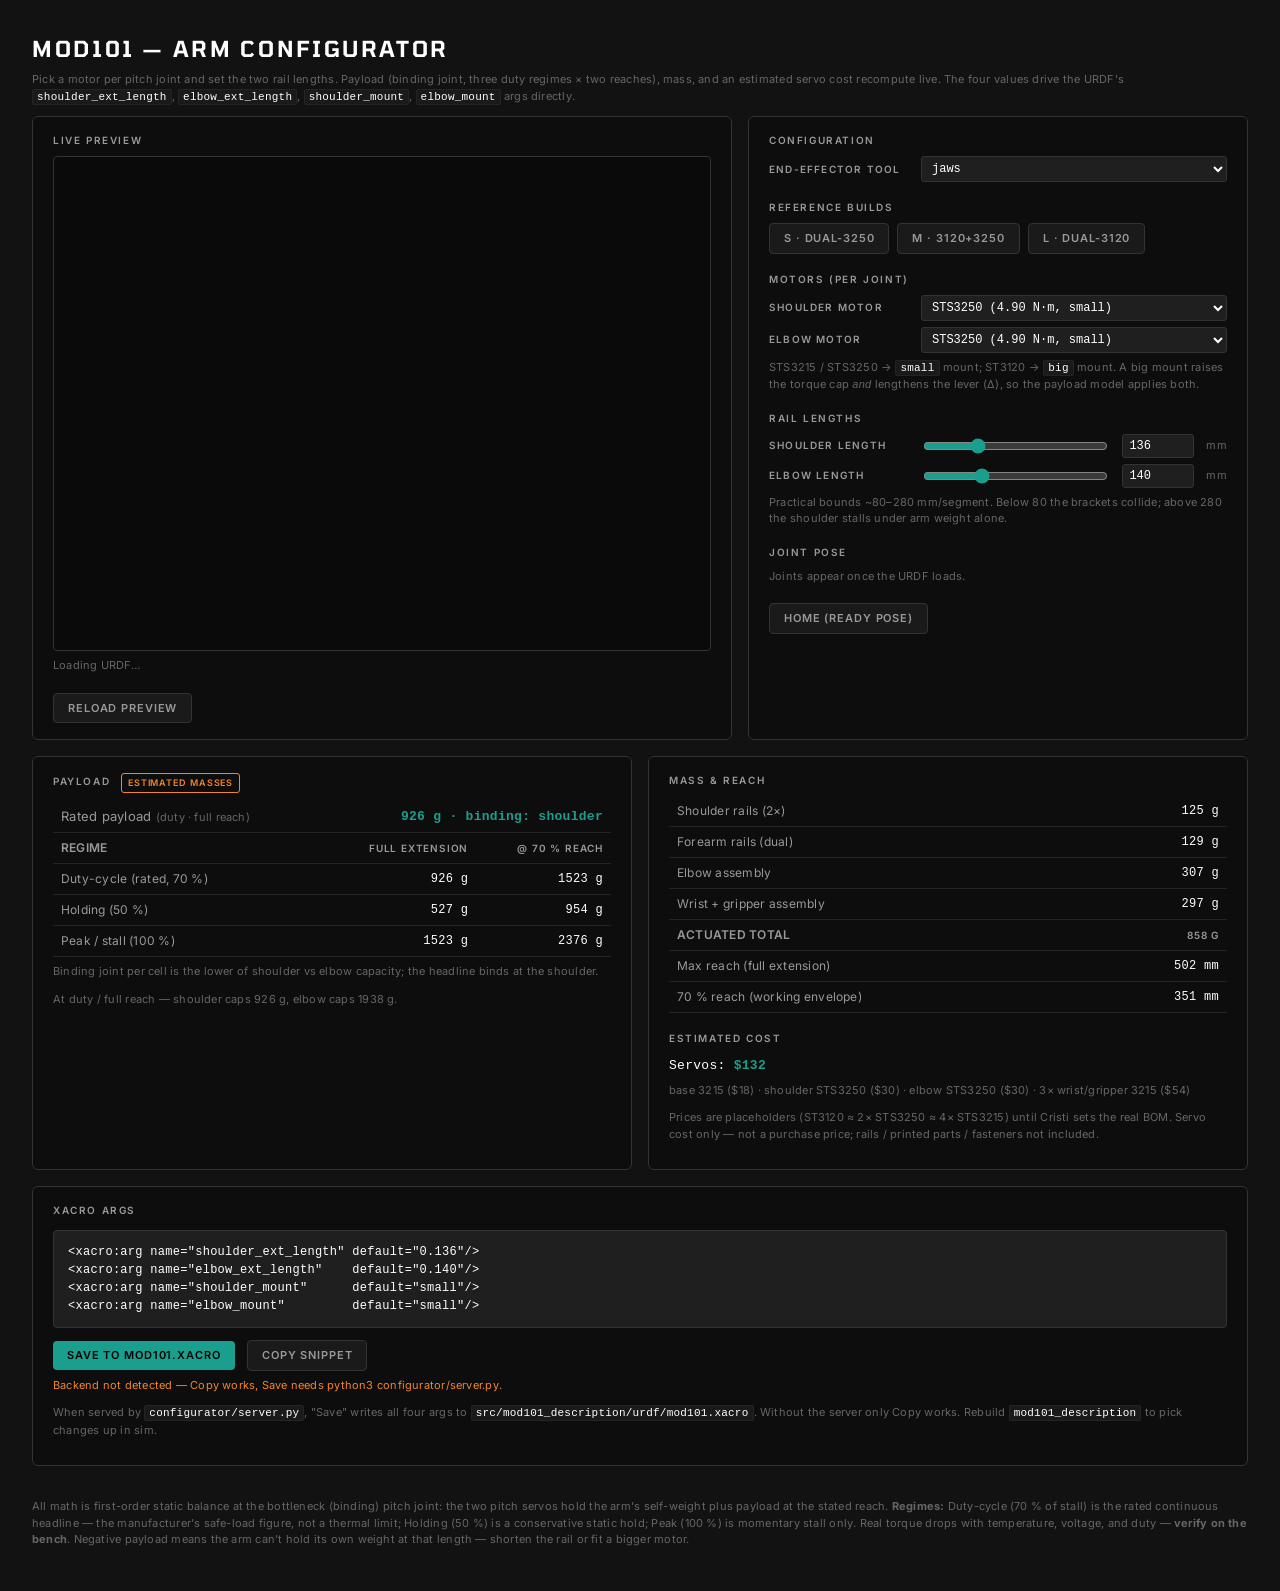
==== commit a724dccf: "Part B: configurator v2 — per-joint motors, payload, masses, cost Rewrite the configurator onto the " ====
--- a/configurator/index.html
+++ b/configurator/index.html
@@ -118,6 +118,7 @@
     accent-color: var(--accent);
   }
   .input-row input[type=number],
+  .input-row select,
   #tool-select {
     background: var(--bg-input);
     color: var(--fg);
@@ -128,8 +129,11 @@
     font-size: 12px;
   }
   .input-row input[type=number] { width: 72px; }
+  .input-row select { flex: 1; min-width: 0; }
   #tool-select { flex: 1; min-width: 0; }
   .input-row > span { color: var(--fg-mute); font-size: 11px; }
+
+  .presets { display: flex; gap: 8px; margin: 4px 0 2px; flex-wrap: wrap; }
 
   table {
     width: 100%;
@@ -161,6 +165,28 @@
     font-variant-numeric: tabular-nums;
     color: var(--fg);
   }
+  tr.headline td { font-size: 13px; }
+  tr.headline td.num { color: var(--accent); font-weight: 600; }
+
+  .badge {
+    display: inline-block;
+    font-size: 9px;
+    text-transform: uppercase;
+    letter-spacing: 0.1em;
+    font-weight: 600;
+    padding: 2px 6px;
+    border-radius: 3px;
+    border: 1px solid var(--warn);
+    color: var(--warn);
+    vertical-align: middle;
+    margin-left: 6px;
+  }
+  .cost-line {
+    font-family: var(--font-mono);
+    font-size: 13px;
+    margin: 10px 0 2px;
+  }
+  .cost-line .total { color: var(--accent); font-weight: 600; }
 
   pre {
     background: var(--bg-input);
@@ -192,7 +218,7 @@
   button:hover { background: var(--accent-hover); }
   button:focus-visible { outline: 2px solid var(--accent); outline-offset: 2px; }
 
-  /* Secondary / "ghost" buttons (Copy, Home) — match robocore-studio's
+  /* Secondary / "ghost" buttons (Copy, Home, presets) — match robocore-studio's
      .urdf-btn-ghost. */
   button.ghost {
     background: var(--bg-3);
@@ -261,13 +287,14 @@
 <div class="wrap">
 
 <h1>mod101 — arm configurator</h1>
-<p class="note">Edit the two extrusion lengths. Range and payload recompute live. Copy the xacro snippet at the bottom back into <code>mod101_description/urdf/mod101.xacro</code>.</p>
+<p class="note">Pick a motor per pitch joint and set the two rail lengths. Payload (binding joint, three duty regimes × two reaches), mass, and an estimated servo cost recompute live. The four values drive the URDF's <code>shoulder_ext_length</code>, <code>elbow_ext_length</code>, <code>shoulder_mount</code>, <code>elbow_mount</code> args directly.</p>
 
 <div class="viewer-grid">
   <div class="panel">
     <h2>Live preview</h2>
     <div id="viewer"></div>
     <p class="note" id="viewer-status">Loading URDF…</p>
+    <button id="reload" class="ghost" style="margin-top: 8px;">Reload preview</button>
   </div>
   <div class="panel">
     <h2>Configuration</h2>
@@ -275,6 +302,26 @@
       <label>end-effector tool</label>
       <select id="tool-select"></select>
     </div>
+
+    <h2>Reference builds</h2>
+    <div class="presets">
+      <button class="ghost" data-preset="S">S · dual-3250</button>
+      <button class="ghost" data-preset="M">M · 3120+3250</button>
+      <button class="ghost" data-preset="L">L · dual-3120</button>
+    </div>
+
+    <h2>Motors (per joint)</h2>
+    <div class="input-row">
+      <label>shoulder motor</label>
+      <select id="shoulder-motor"></select>
+    </div>
+    <div class="input-row">
+      <label>elbow motor</label>
+      <select id="elbow-motor"></select>
+    </div>
+    <p class="note">STS3215 / STS3250 → <code>small</code> mount; ST3120 → <code>big</code> mount. A big mount raises the torque cap <em>and</em> lengthens the lever (Δ), so the payload model applies both.</p>
+
+    <h2>Rail lengths</h2>
     <div class="input-row">
       <label>shoulder length</label>
       <input id="shoulder-slider" type="range" min="80" max="280" step="5" value="136">
@@ -287,7 +334,7 @@
       <input id="elbow-num"    type="number" min="80" max="280" step="1" value="140">
       <span>mm</span>
     </div>
-    <p class="note">Practical bounds are ~80–280 mm per segment. Below 80 the brackets collide; above 280 the shoulder servo stalls under arm weight alone.</p>
+    <p class="note">Practical bounds ~80–280 mm/segment. Below 80 the brackets collide; above 280 the shoulder stalls under arm weight alone.</p>
 
     <h2>Joint pose</h2>
     <div id="joint-sliders">
@@ -300,176 +347,295 @@
 <div class="grid">
 
   <div class="panel">
-    <h2>Mass breakdown</h2>
+    <h2>Payload <span id="masses-badge"></span></h2>
     <table>
-      <tr><td>Fixed parts (printed + camera + jaws)</td>           <td class="num" id="m-fixed"></td></tr>
-      <tr><td>Shoulder rails (2×)</td>                              <td class="num" id="m-shoulder"></td></tr>
-      <tr><td>Elbow rail (dual)</td>                                <td class="num" id="m-elbow"></td></tr>
-      <tr><td>Servos (BASE)</td>                                    <td class="num" id="m-servos-base"></td></tr>
-      <tr><td>Servos (PRO)</td>                                     <td class="num" id="m-servos-pro"></td></tr>
-      <tr><th>Total — BASE</th>                                     <th class="num" id="m-total-base"></th></tr>
-      <tr><th>Total — PRO</th>                                      <th class="num" id="m-total-pro"></th></tr>
+      <tr class="headline">
+        <td>Rated payload <span class="note" style="margin:0">(duty · full reach)</span></td>
+        <td class="num" id="p-headline" colspan="2"></td>
+      </tr>
+      <tr><th>regime</th><th>full extension</th><th>@ 70 % reach</th></tr>
+      <tr><td>Duty-cycle (rated, 70 %)</td> <td class="num" id="p-duty-full"></td> <td class="num" id="p-duty-70"></td></tr>
+      <tr><td>Holding (50 %)</td>           <td class="num" id="p-hold-full"></td> <td class="num" id="p-hold-70"></td></tr>
+      <tr><td>Peak / stall (100 %)</td>     <td class="num" id="p-peak-full"></td> <td class="num" id="p-peak-70"></td></tr>
     </table>
+    <p class="note" id="binding-note"></p>
+    <p class="note" id="joint-detail"></p>
   </div>
 
   <div class="panel">
-    <h2>Reach</h2>
+    <h2>Mass &amp; reach</h2>
     <table>
-      <tr><td>Max reach (horizontal, full extension)</td>           <td class="num" id="r-full"></td></tr>
-      <tr><td>70 % reach (typical working envelope)</td>            <td class="num" id="r-70"></td></tr>
+      <tr><td>Shoulder rails (2×)</td>      <td class="num" id="m-rail-s"></td></tr>
+      <tr><td>Forearm rails (dual)</td>     <td class="num" id="m-rail-e"></td></tr>
+      <tr><td>Elbow assembly</td>           <td class="num" id="m-elbow"></td></tr>
+      <tr><td>Wrist + gripper assembly</td> <td class="num" id="m-wrist"></td></tr>
+      <tr><th>Actuated total</th>           <th class="num" id="m-total"></th></tr>
+      <tr><td>Max reach (full extension)</td> <td class="num" id="r-full"></td></tr>
+      <tr><td>70 % reach (working envelope)</td> <td class="num" id="r-70"></td></tr>
     </table>
 
-    <h2>Payload — BASE (8× STS3215)</h2>
-    <table>
-      <tr><th></th>                          <th>full extension</th>  <th>@ 70 % reach</th></tr>
-      <tr><td>Continuous (70 % stall)</td>   <td class="num" id="p-base-cont-full"></td>   <td class="num" id="p-base-cont-70"></td></tr>
-      <tr><td>Stall (peak)</td>              <td class="num" id="p-base-stall-full"></td>  <td class="num" id="p-base-stall-70"></td></tr>
-    </table>
-
-    <h2>Payload — PRO (2× STS3250 shoulder + 6× STS3215)</h2>
-    <table>
-      <tr><th></th>                          <th>full extension</th>  <th>@ 70 % reach</th></tr>
-      <tr><td>Continuous (70 % stall)</td>   <td class="num" id="p-pro-cont-full"></td>    <td class="num" id="p-pro-cont-70"></td></tr>
-      <tr><td>Stall (peak)</td>              <td class="num" id="p-pro-stall-full"></td>   <td class="num" id="p-pro-stall-70"></td></tr>
-    </table>
-    <p class="note">Numbers assume the shoulder pitch joint is the bottleneck (lowest leverage). Arm self-weight torque is modelled as the actuated mass at one-third of the current reach; payload contributes torque at full reach. Negative numbers mean the arm can't even hold its own weight at this length — pick a shorter extrusion.</p>
+    <h2>Estimated cost</h2>
+    <p class="cost-line">Servos: <span class="total" id="cost-total"></span></p>
+    <p class="note" id="cost-breakdown"></p>
+    <p class="note">Prices are placeholders (ST3120 ≈ 2× STS3250 ≈ 4× STS3215) until Cristi sets the real BOM. Servo cost only — not a purchase price; rails / printed parts / fasteners not included.</p>
   </div>
 
 </div>
 
 <div class="panel" style="margin-top: 16px;">
-  <h2>xacro values</h2>
+  <h2>xacro args</h2>
   <pre id="snippet"></pre>
   <button id="save">Save to mod101.xacro</button>
   <button id="copy" class="ghost" style="margin-left: 8px;">Copy snippet</button>
   <p class="note" id="copy-feedback"></p>
-  <p class="note">When the page is served by <code>configurator/server.py</code>, "Save" writes the new property values directly to <code>src/mod101_description/urdf/mod101.xacro</code>. Without the server, only the snippet is editable (use Copy).</p>
+  <p class="note">When served by <code>configurator/server.py</code>, "Save" writes all four args to <code>src/mod101_description/urdf/mod101.xacro</code>. Without the server only Copy works. Rebuild <code>mod101_description</code> to pick changes up in sim.</p>
 </div>
 
-<p class="footer">All math is first-order. Real servo torque drops with temperature, voltage, and duty cycle — derate accordingly. The 70 %-stall continuous figure is the manufacturer's safe-load rating, not a thermal limit.</p>
+<p class="footer" id="honesty">
+  All math is first-order static balance at the bottleneck (binding) pitch joint:
+  the two pitch servos hold the arm's self-weight plus payload at the stated
+  reach. <b>Regimes:</b> Duty-cycle (70 % of stall) is the rated continuous
+  headline — the manufacturer's safe-load figure, not a thermal limit; Holding
+  (50 %) is a conservative static hold; Peak (100 %) is momentary stall only.
+  Real torque drops with temperature, voltage, and duty — <b>verify on the
+  bench</b>. Negative payload means the arm can't hold its own weight at that
+  length — shorten the rail or fit a bigger motor.
+</p>
 
 </div><!-- .wrap -->
 
 <script>
 'use strict';
 
-// --- physical constants -----------------------------------------------------
-const G              = 9.81;            // m/s^2
-const EXT_DENSITY    = 0.46;            // kg/m, 2020 aluminum (single rail)
-
-// Servo torques (N·m). Manufacturer stall ratings, then 70 % derate for continuous.
-const STS3215_STALL  = 30 * 0.0980665 / 1.0;  // 30 kg·cm  -> 2.94 N·m
-const STS3250_STALL  = 50 * 0.0980665 / 1.0;  // 50 kg·cm  -> 4.90 N·m
-const CONT_FACTOR    = 0.70;
-
-// Fixed mass (kg) — every part NOT scaled by extrusion length.
-// Derived from the per-link mass table; matches mod101_description URDF.
-const M_PRINTED_FIXED = (
-  36.28 + 14.96 + 36.06 + 6 + 4 + 25 +
-  5 + 5 + 5 + 5 + 10 + 12 + 12 +
-  22 /* parallel gripper printed */ +
-  48 + 22 + 14.21
-) / 1000;
-const M_CAMERA_PCB    = 16.6 / 1000;
-const M_GRIPPER_SERVO = 0.056;  // embedded in Parallel_gripper_assembly_v1_1
-const M_FIXED         = M_PRINTED_FIXED + M_CAMERA_PCB + M_GRIPPER_SERVO;
-
-// Mass of an individual servo body.
-const M_STS3215 = 0.056;
-const M_STS3250 = 0.075;
-const N_SERVOS  = 7;  // 7 explicit servo links; gripper servo already in M_FIXED
-
-const M_SERVOS_BASE = N_SERVOS * M_STS3215;
-const M_SERVOS_PRO  = 2 * M_STS3250 + (N_SERVOS - 2) * M_STS3215;  // 2 shoulder upgraded
-
-// Reach calibration: at default lengths (shoulder=136, elbow=140), measured
-// total reach is 502 mm. So fixed_reach = 0.502 - 0.136 - 0.140 = 0.226 m
-// (covers base column + wrist/gripper extension).
-const REACH_FIXED_OFFSET = 0.226;
+// ============================================================================
+// mod101 configurator — v2 physics model
+// Single-output per joint, per-joint motor selection, mount-Δ coupling into the
+// torque lever, binding-joint readout, three duty regimes × two reaches, real
+// printed masses (Part C) with a lumped-estimate fallback, and a servo cost.
+// FIXME(cristi): the torque, price, and Δ constants below need datasheet / BOM /
+// CAD calibration — they are first-order placeholders kept in ONE place.
+// ============================================================================
+
+const G           = 9.81;     // m/s^2
+const EXT_DENSITY = 0.46;     // kg/m, one 2020 aluminium rail
+const KGCM        = 0.0980665; // kg·cm -> N·m
+
+// Motor table. stall torque (N·m), body mass (kg), price (USD), URDF mount.
+const MOTORS = {
+  STS3215: { stall: 30 * KGCM, mass: 0.056, price: 18, mount: 'small' },
+  STS3250: { stall: 50 * KGCM, mass: 0.075, price: 30, mount: 'small' },
+  ST3120:  { stall: 120 * KGCM, mass: 0.210, price: 60, mount: 'big'  },  // peak 120 kg·cm
+};
+const MOTOR_KEYS = ['STS3215', 'STS3250', 'ST3120'];
+
+// Mount-induced downstream lever extension Δ (m) when a joint is 'big'.
+// MUST match the URDF's delta_shoulder / delta_elbow (single source of truth).
+const DELTA = { shoulder: 0.015, elbow: 0.030 };
+
+// Regimes: fraction of stall torque. Lead with duty (rated headline).
+const REGIMES = [
+  { key: 'duty', factor: 0.70 },
+  { key: 'hold', factor: 0.50 },
+  { key: 'peak', factor: 1.00 },
+];
+
+// Reference builds -> preset motor pairs (set both dropdowns). T-shirt sizes.
+const PRESETS = {
+  S: { shoulder: 'STS3250', elbow: 'STS3250' },  // dual small
+  M: { shoulder: 'ST3120',  elbow: 'STS3250' },  // big shoulder, small elbow
+  L: { shoulder: 'ST3120',  elbow: 'ST3120'  },  // dual big
+};
+
+// First-order fixed geometry (m). Calibrate against CAD.
+const L1_FIXED = 0.050;  // shoulder axis -> upper-arm rail start + bracket
+const L2_FIXED = 0.050;  // elbow axis -> forearm rail start + bracket
+const W_WRIST  = 0.126;  // forearm tip -> payload point (wrist tilt+roll+gripper)
+
+// Printed-part groups -> link_masses.json stems (Part C output).
+const GROUP = {
+  elbow:   ['shoulder_elbow_body_1', 'elbow_fork_1', 'elbow_servo_adapter_L_1',
+            'elbow_servo_adapter_R_1', 'elbow_wrist_body_1'],
+  wrist:   ['wrist_tilt_body_1', 'camera_tilter_1', 'camera_mount_1'],
+  gripper: ['Parallel_gripper_assembly_v1_1', 'left_jaw_v1_1', 'right_jaw_v1_1'],
+};
+// Lumped fallbacks (kg) when link_masses.json is absent — sums of the geometric
+// estimate at default profile (shows an "estimated masses" badge in that case).
+const FALLBACK = { elbow: 0.157, wrist: 0.041, gripper: 0.071 };
+const M_CAMERA = 0.0166; // wrist camera PCB (electronics, not printed)
+
+let MASSES = null;       // {stem: {mass_g}} from /masses, or null
+let MASSES_REAL = false; // true once /masses returns real data
 
 // --- helpers ----------------------------------------------------------------
 const $ = id => document.getElementById(id);
-const fmtG    = kg => (kg * 1000).toFixed(1) + ' g';
-const fmtMM   = m  => (m * 1000).toFixed(0) + ' mm';
-const fmtKg   = kg => kg.toFixed(3) + ' kg';
-
-function payloadAtReach(shoulderTorqueMax, mArm, reach, reachRatio) {
-  // Worst-case static balance at the shoulder pitch joint.
-  // Arm CoM modelled at reach/3 from shoulder; payload at reach (at this configuration).
-  const r       = reach * reachRatio;
-  const mArmEff = mArm * reachRatio;          // proxy: less extended arm carries less torque
-  const torqueArm     = mArmEff * G * (r / 3);
-  const torqueBudget  = shoulderTorqueMax - torqueArm;
-  if (torqueBudget <= 0) return null;          // arm can't even hold itself
-  return torqueBudget / (G * r);
-}
-
-// --- update loop ------------------------------------------------------------
-function update() {
+const fmtG  = kg => (kg * 1000).toFixed(0) + ' g';
+const fmtMM = m  => (m * 1000).toFixed(0) + ' mm';
+
+// kg for one printed group: real JSON if present, else fallback constant.
+function groupMass(name) {
+  if (MASSES) {
+    let g = 0;
+    for (const stem of GROUP[name]) {
+      const e = MASSES[stem];
+      if (e && typeof e.mass_g === 'number') g += e.mass_g;
+    }
+    if (g > 0) return g / 1000;
+  }
+  return FALLBACK[name];
+}
+
+// Core static model. Returns per-(regime,reach) binding payload + which joint
+// binds, plus the mass/reach breakdown.
+function compute() {
   const L_s = Number($('shoulder-num').value) / 1000;
   const L_e = Number($('elbow-num').value) / 1000;
-
-  // Masses (kg)
-  const mShoulderPair = 2 * EXT_DENSITY * L_s;    // two single rails
-  const mElbow        = 2 * EXT_DENSITY * L_e;    // dual rail in one link
-  const mActuatedBase = M_FIXED + mShoulderPair + mElbow + M_SERVOS_BASE;
-  const mActuatedPro  = M_FIXED + mShoulderPair + mElbow + M_SERVOS_PRO;
-
-  // Reach (m)
-  const reach    = REACH_FIXED_OFFSET + L_s + L_e;
-  const reach70  = reach * 0.7;
-
-  // Available shoulder torque after doubling.
-  const T_base_cont  = 2 * STS3215_STALL * CONT_FACTOR;
-  const T_base_stall = 2 * STS3215_STALL;
-  const T_pro_cont   = 2 * STS3250_STALL * CONT_FACTOR;
-  const T_pro_stall  = 2 * STS3250_STALL;
-
-  // Payload at full extension (reachRatio = 1) and at 70 % (reachRatio = 0.7)
-  const p = (T, mArm, ratio) => payloadAtReach(T, mArm, reach, ratio);
-  const cell = (id, kg) => {
-    const el = $(id);
-    if (kg === null) {
-      el.textContent = '—';
-      el.classList.remove('ok', 'warn'); el.classList.add('bad');
-    } else {
-      el.textContent = fmtG(kg);
-      el.classList.remove('bad', 'warn');
-      el.classList.toggle('ok', kg > 0.5);
-      el.classList.toggle('warn', kg <= 0.5 && kg > 0);
+  const shMotor = $('shoulder-motor').value;
+  const elMotor = $('elbow-motor').value;
+  const bigSh = MOTORS[shMotor].mount === 'big';
+  const bigEl = MOTORS[elMotor].mount === 'big';
+
+  // Effective link lengths (mount Δ lengthens the lever — physically correct).
+  const L1 = L1_FIXED + L_s + (bigSh ? DELTA.shoulder : 0);
+  const L2 = L2_FIXED + L_e + (bigEl ? DELTA.elbow : 0);
+  const w  = W_WRIST;
+  const reach = L1 + L2 + w;
+
+  // Masses (kg).
+  const mRailS  = 2 * EXT_DENSITY * L_s;        // two single rails
+  const mRailE  = 2 * EXT_DENSITY * L_e;        // dual rail
+  const mElbow  = groupMass('elbow')   + 2 * MOTORS[elMotor].mass;   // 2 elbow servos
+  const mWrist  = groupMass('wrist')   + groupMass('gripper')
+                + 2 * MOTORS.STS3215.mass       // wrist tilt + roll servos
+                + MOTORS.STS3215.mass            // gripper servo
+                + M_CAMERA;
+  const mTotal  = mRailS + mRailE + mElbow + mWrist;
+
+  // Self-weight moment about each pitch axis at FULL extension (k=1).
+  const bracketS = mRailS * (L1 / 2) + mElbow * L1
+                 + mRailE * (L1 + L2 / 2) + mWrist * (L1 + L2 + w / 2);
+  const bracketE = mRailE * (L2 / 2) + mWrist * (L2 + w / 2);
+
+  // Two pitch servos share each joint.
+  const Tsh = 2 * MOTORS[shMotor].stall;
+  const Tel = 2 * MOTORS[elMotor].stall;
+  const leverS = reach;       // shoulder axis -> payload
+  const leverE = L2 + w;      // elbow axis -> payload
+
+  // P(k) = (T*f/(G*k) - bracket) / lever, levers scale with reach ratio k.
+  function cap(T, f, k, bracket, lever) {
+    return (T * f / (G * k) - bracket) / lever;
+  }
+
+  const out = {};
+  for (const { key, factor } of REGIMES) {
+    for (const [k, tag] of [[1.0, 'full'], [0.7, '70']]) {
+      const ps = cap(Tsh, factor, k, bracketS, leverS);
+      const pe = cap(Tel, factor, k, bracketE, leverE);
+      const binding = Math.min(ps, pe);
+      out[`${key}-${tag}`] = {
+        payload: binding,
+        joint: ps <= pe ? 'shoulder' : 'elbow',
+        ps, pe,
+      };
     }
-  };
-
-  // Mass table
-  $('m-fixed').textContent       = fmtG(M_FIXED);
-  $('m-shoulder').textContent    = fmtG(mShoulderPair);
-  $('m-elbow').textContent       = fmtG(mElbow);
-  $('m-servos-base').textContent = fmtG(M_SERVOS_BASE);
-  $('m-servos-pro').textContent  = fmtG(M_SERVOS_PRO);
-  $('m-total-base').textContent  = fmtKg(mActuatedBase);
-  $('m-total-pro').textContent   = fmtKg(mActuatedPro);
-
-  // Reach
-  $('r-full').textContent = fmtMM(reach);
-  $('r-70').textContent   = fmtMM(reach70);
-
-  // Payload
-  cell('p-base-cont-full',  p(T_base_cont,  mActuatedBase, 1.0));
-  cell('p-base-cont-70',    p(T_base_cont,  mActuatedBase, 0.7));
-  cell('p-base-stall-full', p(T_base_stall, mActuatedBase, 1.0));
-  cell('p-base-stall-70',   p(T_base_stall, mActuatedBase, 0.7));
-  cell('p-pro-cont-full',   p(T_pro_cont,   mActuatedPro,  1.0));
-  cell('p-pro-cont-70',     p(T_pro_cont,   mActuatedPro,  0.7));
-  cell('p-pro-stall-full',  p(T_pro_stall,  mActuatedPro,  1.0));
-  cell('p-pro-stall-70',    p(T_pro_stall,  mActuatedPro,  0.7));
-
-  // Xacro snippet
+  }
+
+  return { out, reach, mRailS, mRailE, mElbow, mWrist, mTotal,
+           shMotor, elMotor };
+}
+
+// --- render -----------------------------------------------------------------
+function cell(id, kg) {
+  const el = $(id);
+  if (kg === null || !isFinite(kg) || kg <= 0) {
+    el.textContent = '—';
+    el.classList.remove('ok', 'warn'); el.classList.add('bad');
+  } else {
+    el.textContent = fmtG(kg);
+    el.classList.remove('bad');
+    el.classList.toggle('ok', kg > 0.5);
+    el.classList.toggle('warn', kg <= 0.5);
+  }
+}
+
+function update() {
+  const r = compute();
+  const o = r.out;
+
+  // Payload table.
+  cell('p-duty-full', o['duty-full'].payload);
+  cell('p-duty-70',   o['duty-70'].payload);
+  cell('p-hold-full', o['hold-full'].payload);
+  cell('p-hold-70',   o['hold-70'].payload);
+  cell('p-peak-full', o['peak-full'].payload);
+  cell('p-peak-70',   o['peak-70'].payload);
+
+  // Headline = duty @ full.
+  const head = o['duty-full'];
+  const hEl = $('p-headline');
+  if (head.payload > 0) {
+    hEl.textContent = `${fmtG(head.payload)}  ·  binding: ${head.joint}`;
+    hEl.classList.remove('bad'); hEl.classList.add('num');
+  } else {
+    hEl.textContent = `— (can't hold itself, binding: ${head.joint})`;
+  }
+
+  $('binding-note').textContent =
+    `Binding joint per cell is the lower of shoulder vs elbow capacity; the ` +
+    `headline binds at the ${head.joint}.`;
+  const det = o['duty-full'];
+  $('joint-detail').textContent =
+    `At duty / full reach — shoulder caps ${fmtG(Math.max(0, det.ps))}, ` +
+    `elbow caps ${fmtG(Math.max(0, det.pe))}.`;
+
+  // Mass + reach.
+  $('m-rail-s').textContent = fmtG(r.mRailS);
+  $('m-rail-e').textContent = fmtG(r.mRailE);
+  $('m-elbow').textContent  = fmtG(r.mElbow);
+  $('m-wrist').textContent  = fmtG(r.mWrist);
+  $('m-total').textContent  = fmtG(r.mTotal);
+  $('r-full').textContent   = fmtMM(r.reach);
+  $('r-70').textContent     = fmtMM(r.reach * 0.7);
+
+  // Masses badge.
+  $('masses-badge').innerHTML = MASSES_REAL
+    ? '' : '<span class="badge">estimated masses</span>';
+
+  // Cost.
+  const p = m => MOTORS[m].price;
+  const base = MOTORS.STS3215.price;   // joint_base
+  const tilt = MOTORS.STS3215.price;   // joint_wrist_tilt
+  const roll = MOTORS.STS3215.price;   // joint_wrist_roll
+  const grip = MOTORS.STS3215.price;   // gripper
+  const total = base + p(r.shMotor) + p(r.elMotor) + tilt + roll + grip;
+  $('cost-total').textContent = `$${total}`;
+  $('cost-breakdown').textContent =
+    `base 3215 ($${base}) · shoulder ${r.shMotor} ($${p(r.shMotor)}) · ` +
+    `elbow ${r.elMotor} ($${p(r.elMotor)}) · 3× wrist/gripper 3215 ($${tilt + roll + grip})`;
+
+  // xacro snippet (the four args).
+  const L_s = (Number($('shoulder-num').value) / 1000).toFixed(3);
+  const L_e = (Number($('elbow-num').value) / 1000).toFixed(3);
   $('snippet').textContent =
-`<xacro:property name="shoulder_ext_length" value="${L_s.toFixed(3)}"/>
-<xacro:property name="elbow_ext_length"    value="${L_e.toFixed(3)}"/>`;
+`<xacro:arg name="shoulder_ext_length" default="${L_s}"/>
+<xacro:arg name="elbow_ext_length"    default="${L_e}"/>
+<xacro:arg name="shoulder_mount"      default="${MOTORS[r.shMotor].mount}"/>
+<xacro:arg name="elbow_mount"         default="${MOTORS[r.elMotor].mount}"/>`;
 }
 
 // --- input wiring -----------------------------------------------------------
+function fillMotorSelect(id, selected) {
+  const sel = $(id);
+  sel.innerHTML = '';
+  for (const k of MOTOR_KEYS) {
+    const opt = document.createElement('option');
+    opt.value = k;
+    opt.textContent = `${k} (${(MOTORS[k].stall).toFixed(2)} N·m, ${MOTORS[k].mount})`;
+    if (k === selected) opt.selected = true;
+    sel.appendChild(opt);
+  }
+}
+
 function bind(sliderId, numberId) {
   const slider = $(sliderId), number = $(numberId);
   slider.addEventListener('input', () => { number.value = slider.value; update(); });
@@ -477,12 +643,31 @@
 }
 bind('shoulder-slider', 'shoulder-num');
 bind('elbow-slider',    'elbow-num');
+$('shoulder-motor').addEventListener('change', update);
+$('elbow-motor').addEventListener('change', update);
+
+for (const btn of document.querySelectorAll('[data-preset]')) {
+  btn.addEventListener('click', () => {
+    const p = PRESETS[btn.dataset.preset];
+    $('shoulder-motor').value = p.shoulder;
+    $('elbow-motor').value = p.elbow;
+    update();
+  });
+}
 
 function setFeedback(text, cls = 'note') {
   const el = $('copy-feedback');
   el.textContent = text;
   el.className = 'note ' + cls;
 }
+
+// Reload preview: re-fetch /urdf and rebuild the 3D view (picks up edits made
+// to the xacro on disk, or a fresh render after Save). The viewer module
+// listens for 'xacro-saved' and re-runs loadUrdf().
+$('reload').addEventListener('click', () => {
+  setFeedback('Reloading preview…');
+  window.dispatchEvent(new CustomEvent('xacro-saved'));
+});
 
 $('copy').addEventListener('click', async () => {
   try {
@@ -496,23 +681,25 @@
 $('save').addEventListener('click', async () => {
   const L_s = Number($('shoulder-num').value) / 1000;
   const L_e = Number($('elbow-num').value) / 1000;
+  const shoulder_mount = MOTORS[$('shoulder-motor').value].mount;
+  const elbow_mount    = MOTORS[$('elbow-motor').value].mount;
   setFeedback('Saving…');
   try {
     const resp = await fetch('/save', {
       method:  'POST',
       headers: { 'Content-Type': 'application/json' },
-      body:    JSON.stringify({ shoulder: L_s, elbow: L_e }),
+      body:    JSON.stringify({ shoulder: L_s, elbow: L_e, shoulder_mount, elbow_mount }),
     });
     const data = await resp.json();
     if (!resp.ok) throw new Error(data.error || resp.statusText);
     setFeedback(
-      `Saved: shoulder=${(data.shoulder * 1000).toFixed(0)} mm, elbow=${(data.elbow * 1000).toFixed(0)} mm. ` +
-      `Rebuild mod101_description to pick it up in sim.`, 'ok');
+      `Saved: shoulder=${(data.shoulder * 1000).toFixed(0)} mm/${data.shoulder_mount}, ` +
+      `elbow=${(data.elbow * 1000).toFixed(0)} mm/${data.elbow_mount}. ` +
+      `Rebuild mod101_description for sim.`, 'ok');
     window.dispatchEvent(new CustomEvent('xacro-saved'));
   } catch (e) {
     setFeedback(
-      `Save failed: ${e.message || e}. ` +
-      `Start the backend with: python3 configurator/server.py`, 'bad');
+      `Save failed: ${e.message || e}. Start the backend: python3 configurator/server.py`, 'bad');
   }
 });
 
@@ -527,26 +714,38 @@
     });
     const data = await resp.json();
     if (!resp.ok) throw new Error(data.error || resp.statusText);
-    setFeedback(
-      `Tool set to "${data.tool}". Rebuild mod101_description if you want it ` +
-      `live in sim (the viewer below has reloaded with the new tool).`, 'ok');
+    setFeedback(`Tool set to "${data.tool}". Viewer reloaded.`, 'ok');
     window.dispatchEvent(new CustomEvent('xacro-saved'));
   } catch (e) {
-    setFeedback(`Tool switch failed: ${e.message || e}. ` +
-                `Backend needs python3 configurator/server.py.`, 'bad');
+    setFeedback(`Tool switch failed: ${e.message || e}. Backend needs python3 configurator/server.py.`, 'bad');
   }
 });
 
-// On boot, ask the server for current values; if no server, leave defaults.
+// On boot: load current args + masses; degrade gracefully without a backend.
 (async function init() {
+  fillMotorSelect('shoulder-motor', 'STS3250');
+  fillMotorSelect('elbow-motor', 'STS3250');
+
+  // Real masses (Part C). Absence -> fallback constants + badge.
+  try {
+    const mResp = await fetch('/masses');
+    if (mResp.ok) {
+      const { masses } = await mResp.json();
+      if (masses) { MASSES = masses; MASSES_REAL = true; }
+    }
+  } catch { /* no backend: keep fallback */ }
+
   try {
     const [propsResp, toolResp] = await Promise.all([fetch('/load'), fetch('/tool')]);
     if (!propsResp.ok) throw new Error('load failed');
-    const { shoulder, elbow } = await propsResp.json();
-    $('shoulder-num').value    = (shoulder * 1000).toFixed(0);
-    $('shoulder-slider').value = (shoulder * 1000).toFixed(0);
-    $('elbow-num').value       = (elbow    * 1000).toFixed(0);
-    $('elbow-slider').value    = (elbow    * 1000).toFixed(0);
+    const cfg = await propsResp.json();
+    $('shoulder-num').value    = (cfg.shoulder * 1000).toFixed(0);
+    $('shoulder-slider').value = (cfg.shoulder * 1000).toFixed(0);
+    $('elbow-num').value       = (cfg.elbow * 1000).toFixed(0);
+    $('elbow-slider').value    = (cfg.elbow * 1000).toFixed(0);
+    // Map mount back to a motor: big -> ST3120, small -> keep STS3250 default.
+    if (cfg.shoulder_mount === 'big') $('shoulder-motor').value = 'ST3120';
+    if (cfg.elbow_mount === 'big')    $('elbow-motor').value = 'ST3120';
 
     if (toolResp.ok) {
       const { tool, available } = await toolResp.json();
@@ -559,14 +758,15 @@
         sel.appendChild(opt);
       }
     }
-    setFeedback('Loaded current values from mod101.xacro.', 'ok');
+    setFeedback(MASSES_REAL
+      ? 'Loaded current args + real masses from disk.'
+      : 'Loaded current args (using estimated masses — run tools/estimate_masses.py).',
+      'ok');
   } catch {
-    setFeedback('Backend not detected — Copy works, Save needs ' +
-                'python3 configurator/server.py.', 'warn');
-    // Without backend we don't know which tools exist; show the two we ship.
+    setFeedback('Backend not detected — Copy works, Save needs python3 configurator/server.py.', 'warn');
     const sel = $('tool-select');
     sel.innerHTML = '';
-    for (const t of ['parallel', 'none']) {
+    for (const t of ['jaws', 'parallel', 'pincopen', 'none']) {
       const opt = document.createElement('option');
       opt.value = t; opt.textContent = t;
       sel.appendChild(opt);
@@ -609,8 +809,7 @@
 const grid = new THREE.GridHelper(2, 20, 0x444444, 0x222222);
 scene.add(grid);
 
-// URDF convention is Z-up. Rotate the entire robot subtree so it displays
-// correctly under three.js's Y-up camera.
+// URDF convention is Z-up. Rotate the whole robot for three.js's Y-up camera.
 const robotRoot = new THREE.Group();
 robotRoot.rotation.x = -Math.PI / 2;
 scene.add(robotRoot);
@@ -618,19 +817,19 @@
 let currentRobot = null;
 const loader = new URDFLoader();
 
-// "Ready" home pose — matches the initial_value's in mod101.ros2control so
-// the viewer and Gazebo wake up looking the same. Joints not listed here
-// default to 0.
+// "Ready" home pose — matches the initial_value's in mod101.ros2control so the
+// viewer and Gazebo wake up looking the same. Canonical joint names; joints not
+// listed default to 0.
 const HOME_POSE = {
-  '2': -Math.PI / 4,   // shoulder pitch back, -45°
-  '3':  Math.PI / 2,   // elbow up, +90°
-  '4': -Math.PI / 4,   // wrist tilt back, -45°
+  joint_shoulder:   -Math.PI / 4,  // shoulder pitch back, -45°
+  joint_elbow:       Math.PI / 2,  // elbow up, +90°
+  joint_wrist_tilt: -Math.PI / 4,  // wrist tilt back, -45°
 };
 
-// --- joint sliders -----------------------------------------------------------
-// Built dynamically from the URDF so we pick up whichever tool is loaded
-// (each tool can add its own actuated joints). Mimic followers are skipped:
-// they're driven by the master via setJointValue automatically.
+// Display order for the arm's canonical joints; tool joints sort after.
+const ARM_ORDER = ['joint_base', 'joint_shoulder', 'joint_elbow',
+                   'joint_wrist_tilt', 'joint_wrist_roll'];
+
 function buildJointSliders() {
   const container = document.getElementById('joint-sliders');
   container.innerHTML = '';
@@ -639,12 +838,11 @@
   const entries = Object.entries(currentRobot.joints)
     .filter(([_, j]) => j.jointType !== 'fixed' && !j.mimicJoint);
 
-  // Sort active arm joints (numeric names 1..6) first, then alphabetically.
   entries.sort(([a], [b]) => {
-    const na = /^\d+$/.test(a), nb = /^\d+$/.test(b);
-    if (na && nb) return Number(a) - Number(b);
-    if (na) return -1;
-    if (nb) return 1;
+    const ia = ARM_ORDER.indexOf(a), ib = ARM_ORDER.indexOf(b);
+    if (ia !== -1 && ib !== -1) return ia - ib;
+    if (ia !== -1) return -1;
+    if (ib !== -1) return 1;
     return a.localeCompare(b);
   });
 
@@ -659,7 +857,6 @@
   for (const [name, joint] of entries) {
     let lower = joint.limit ? Number(joint.limit.lower) : -Math.PI;
     let upper = joint.limit ? Number(joint.limit.upper) : Math.PI;
-    // Continuous joints store lower==upper==0; replace with ±π for a usable range.
     if (joint.jointType === 'continuous' || lower === upper) {
       lower = -Math.PI; upper = Math.PI;
     }
@@ -672,19 +869,15 @@
     const row = document.createElement('div');
     row.className = 'input-row';
     row.dataset.joint = name;
-    const labelText = isLinear
-      ? `joint ${name} (mm)`
-      : `joint ${name} (rad)`;
+    const labelText = isLinear ? `${name} (mm)` : `${name} (rad)`;
     row.innerHTML = `
-      <label style="min-width: 130px;">${labelText}</label>
+      <label style="min-width: 150px;">${labelText}</label>
       <input type="range" min="${lower}" max="${upper}" step="${step}" value="${initial}">
       <span class="readout" style="min-width: 3.5em; text-align: right; font-variant-numeric: tabular-nums;"></span>
     `;
     const slider  = row.querySelector('input');
     const readout = row.querySelector('.readout');
-    const render  = v => readout.textContent = isLinear
-      ? (v * 1000).toFixed(1)
-      : v.toFixed(2);
+    const render  = v => readout.textContent = isLinear ? (v * 1000).toFixed(1) : v.toFixed(2);
     slider.addEventListener('input', () => {
       const v = Number(slider.value);
       currentRobot.setJointValue(name, v);
@@ -729,8 +922,7 @@
     status.textContent = 'URDF loaded.';
     status.className = 'note ok';
   } catch (e) {
-    status.textContent = `URDF load failed: ${e.message || e}. ` +
-                         `Source ROS before starting server.py.`;
+    status.textContent = `URDF load failed: ${e.message || e}. Source ROS before starting server.py.`;
     status.className = 'note bad';
   }
 }
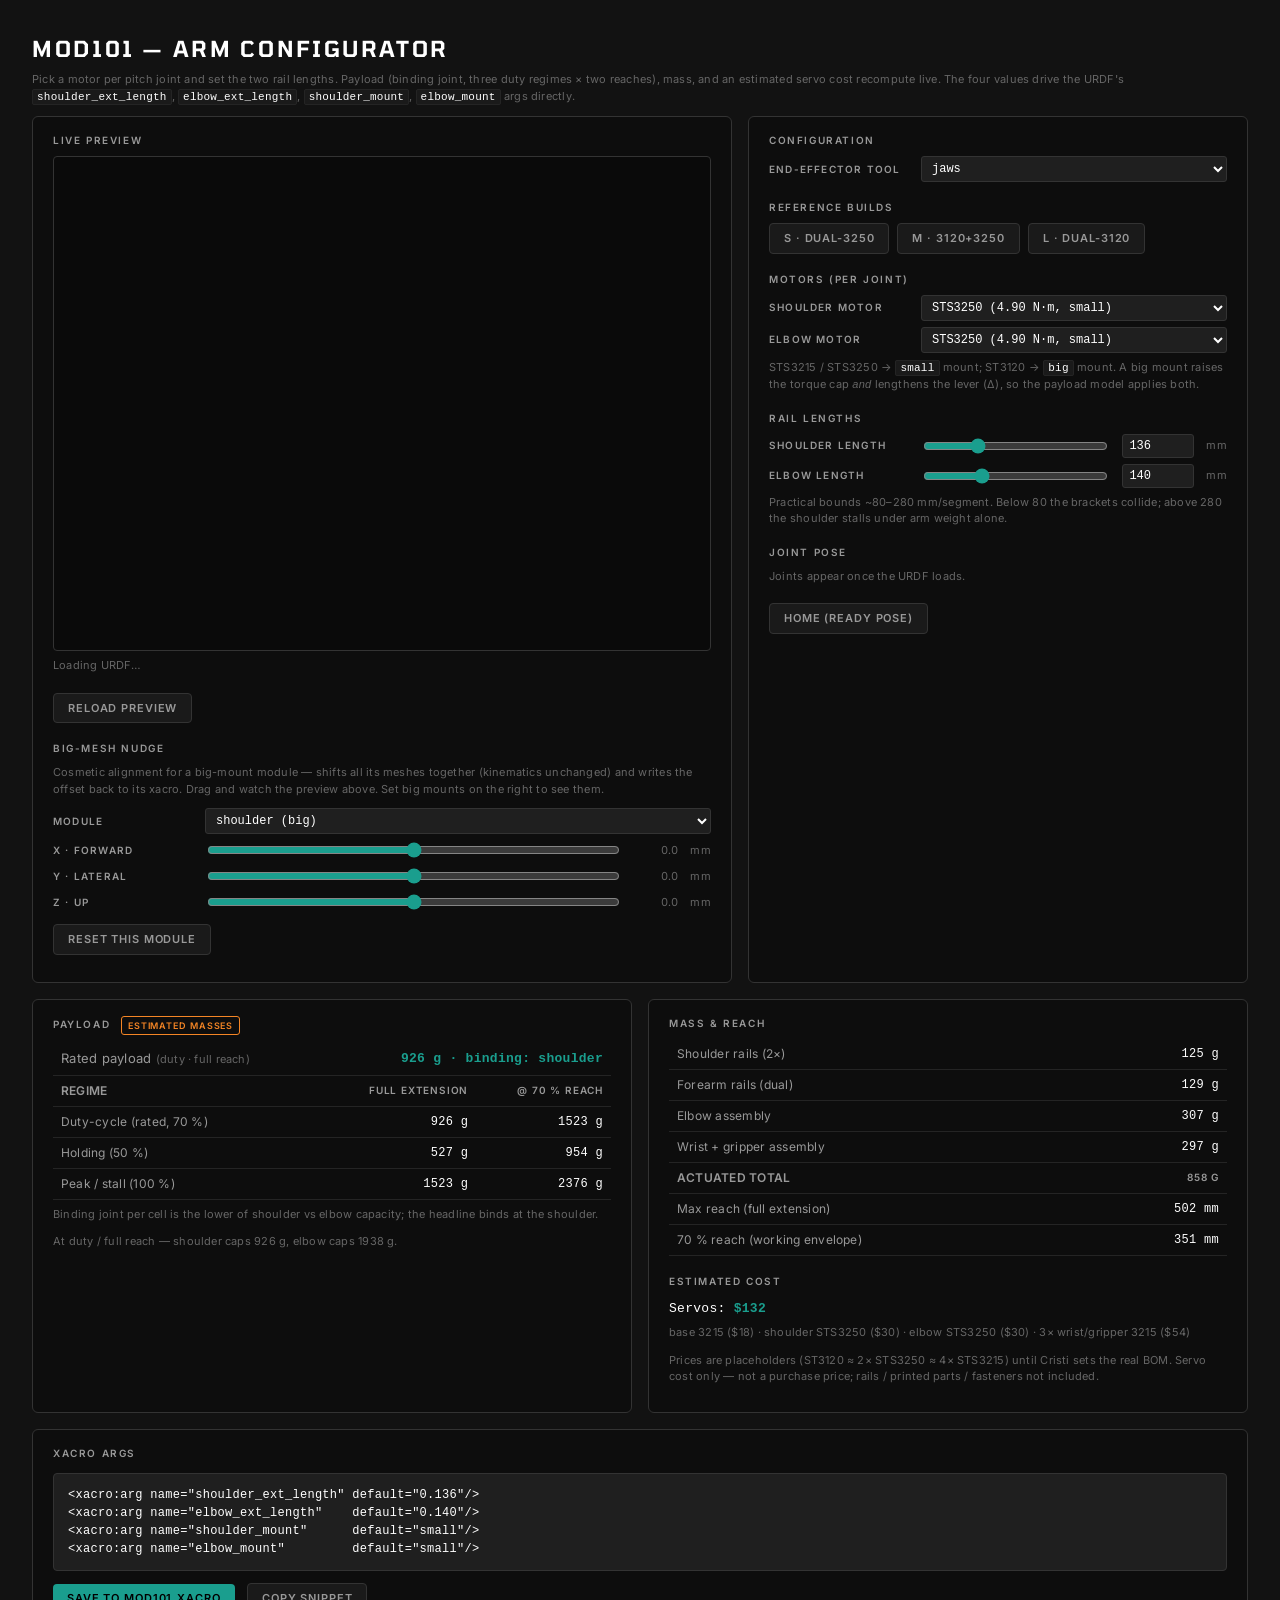
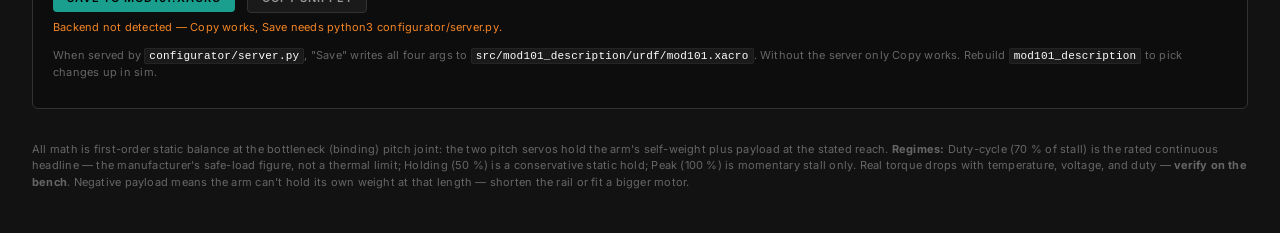
==== commit 5a2cba0f: "lots of changes" ====
--- a/configurator/index.html
+++ b/configurator/index.html
@@ -295,6 +295,33 @@
     <div id="viewer"></div>
     <p class="note" id="viewer-status">Loading URDF…</p>
     <button id="reload" class="ghost" style="margin-top: 8px;">Reload preview</button>
+
+    <h2 style="margin-top: 18px;">Big-mesh nudge</h2>
+    <p class="note">Cosmetic alignment for a big-mount module — shifts all its meshes together (kinematics unchanged) and writes the offset back to its xacro. Drag and watch the preview above. Set big mounts on the right to see them.</p>
+    <div class="input-row">
+      <label>module</label>
+      <select id="nudge-module">
+        <option value="shoulder">shoulder (big)</option>
+        <option value="elbow">elbow (big)</option>
+      </select>
+    </div>
+    <div class="input-row">
+      <label>X · forward</label>
+      <input id="nudge-x" type="range" min="-30" max="30" step="0.5" value="0">
+      <span class="readout" id="nudge-x-val" style="min-width:4em;text-align:right;">0.0</span><span>mm</span>
+    </div>
+    <div class="input-row">
+      <label>Y · lateral</label>
+      <input id="nudge-y" type="range" min="-30" max="30" step="0.5" value="0">
+      <span class="readout" id="nudge-y-val" style="min-width:4em;text-align:right;">0.0</span><span>mm</span>
+    </div>
+    <div class="input-row">
+      <label>Z · up</label>
+      <input id="nudge-z" type="range" min="-30" max="30" step="0.5" value="0">
+      <span class="readout" id="nudge-z-val" style="min-width:4em;text-align:right;">0.0</span><span>mm</span>
+    </div>
+    <button id="nudge-reset" class="ghost" style="margin-top: 6px;">Reset this module</button>
+    <p class="note" id="nudge-feedback"></p>
   </div>
   <div class="panel">
     <h2>Configuration</h2>
@@ -621,6 +648,22 @@
 <xacro:arg name="elbow_ext_length"    default="${L_e}"/>
 <xacro:arg name="shoulder_mount"      default="${MOTORS[r.shMotor].mount}"/>
 <xacro:arg name="elbow_mount"         default="${MOTORS[r.elMotor].mount}"/>`;
+
+  // Publish the live config for the preview (loadUrdf reads this to render the
+  // current UI state without writing the file) and schedule a debounced reload.
+  window.previewConfig = {
+    shoulder_ext_length: L_s, elbow_ext_length: L_e,
+    shoulder_mount: MOTORS[r.shMotor].mount, elbow_mount: MOTORS[r.elMotor].mount,
+  };
+  schedulePreview();
+}
+
+// Debounced live-preview reload (rebuilds the 3D view from the current config).
+let _previewTimer = null;
+function schedulePreview() {
+  clearTimeout(_previewTimer);
+  _previewTimer = setTimeout(
+    () => window.dispatchEvent(new CustomEvent('xacro-saved')), 250);
 }
 
 // --- input wiring -----------------------------------------------------------
@@ -667,6 +710,57 @@
 $('reload').addEventListener('click', () => {
   setFeedback('Reloading preview…');
   window.dispatchEvent(new CustomEvent('xacro-saved'));
+});
+
+// --- big-mesh nudge ---------------------------------------------------------
+// Each big module (shoulder/elbow) has an XYZ offset (m) stored in its xacro.
+// Sliders are mm. Dragging writes the offset back (POST /nudge) and reloads the
+// preview so you eyeball the alignment. Debounced so a drag isn't a write storm.
+const nudgeState = { shoulder: [0, 0, 0], elbow: [0, 0, 0] };
+const nf = msg => { const e = $('nudge-feedback'); if (e) e.textContent = msg; };
+
+function nudgeShowFromState() {
+  const v = nudgeState[$('nudge-module').value];
+  for (const [i, ax] of ['x', 'y', 'z'].entries()) {
+    $(`nudge-${ax}`).value = (v[i] * 1000).toFixed(1);
+    $(`nudge-${ax}-val`).textContent = (v[i] * 1000).toFixed(1);
+  }
+}
+
+let nudgeTimer = null;
+function nudgePush() {
+  const mod = $('nudge-module').value;
+  const xyz = ['x', 'y', 'z'].map(ax => Number($(`nudge-${ax}`).value) / 1000);
+  nudgeState[mod] = xyz;
+  clearTimeout(nudgeTimer);
+  nudgeTimer = setTimeout(async () => {
+    nf('Saving nudge…');
+    try {
+      const resp = await fetch('/nudge', {
+        method: 'POST', headers: { 'Content-Type': 'application/json' },
+        body: JSON.stringify({ module: mod, xyz }),
+      });
+      const data = await resp.json();
+      if (!resp.ok) throw new Error(data.error || resp.statusText);
+      Object.assign(nudgeState, data);
+      nf(`${mod} nudge = [${xyz.map(v => (v * 1000).toFixed(1)).join(', ')}] mm`);
+      window.dispatchEvent(new CustomEvent('xacro-saved'));   // reload preview
+    } catch (e) {
+      nf(`Nudge save failed: ${e.message || e}. Backend needs server.py.`);
+    }
+  }, 200);
+}
+
+for (const ax of ['x', 'y', 'z']) {
+  $(`nudge-${ax}`).addEventListener('input', () => {
+    $(`nudge-${ax}-val`).textContent = Number($(`nudge-${ax}`).value).toFixed(1);
+    nudgePush();
+  });
+}
+$('nudge-module').addEventListener('change', nudgeShowFromState);
+$('nudge-reset').addEventListener('click', () => {
+  for (const ax of ['x', 'y', 'z']) $(`nudge-${ax}`).value = 0;
+  nudgePush();
 });
 
 $('copy').addEventListener('click', async () => {
@@ -734,6 +828,12 @@
       if (masses) { MASSES = masses; MASSES_REAL = true; }
     }
   } catch { /* no backend: keep fallback */ }
+
+  // Current big-module nudge offsets.
+  try {
+    const nResp = await fetch('/nudge');
+    if (nResp.ok) { Object.assign(nudgeState, await nResp.json()); nudgeShowFromState(); }
+  } catch { /* no backend */ }
 
   try {
     const [propsResp, toolResp] = await Promise.all([fetch('/load'), fetch('/tool')]);
@@ -903,7 +1003,11 @@
   status.textContent = 'Loading URDF…';
   status.className = 'note';
   try {
-    const resp = await fetch('/urdf', { cache: 'no-store' });
+    // Render the current UI state (lengths + mounts) live, without writing the
+    // file. Nudges are read from the module files the server renders.
+    const cfg = window.previewConfig || {};
+    const qs = new URLSearchParams(cfg).toString();
+    const resp = await fetch('/urdf' + (qs ? '?' + qs : ''), { cache: 'no-store' });
     if (!resp.ok) {
       const detail = await resp.json().catch(() => ({}));
       throw new Error(detail.error || resp.statusText);
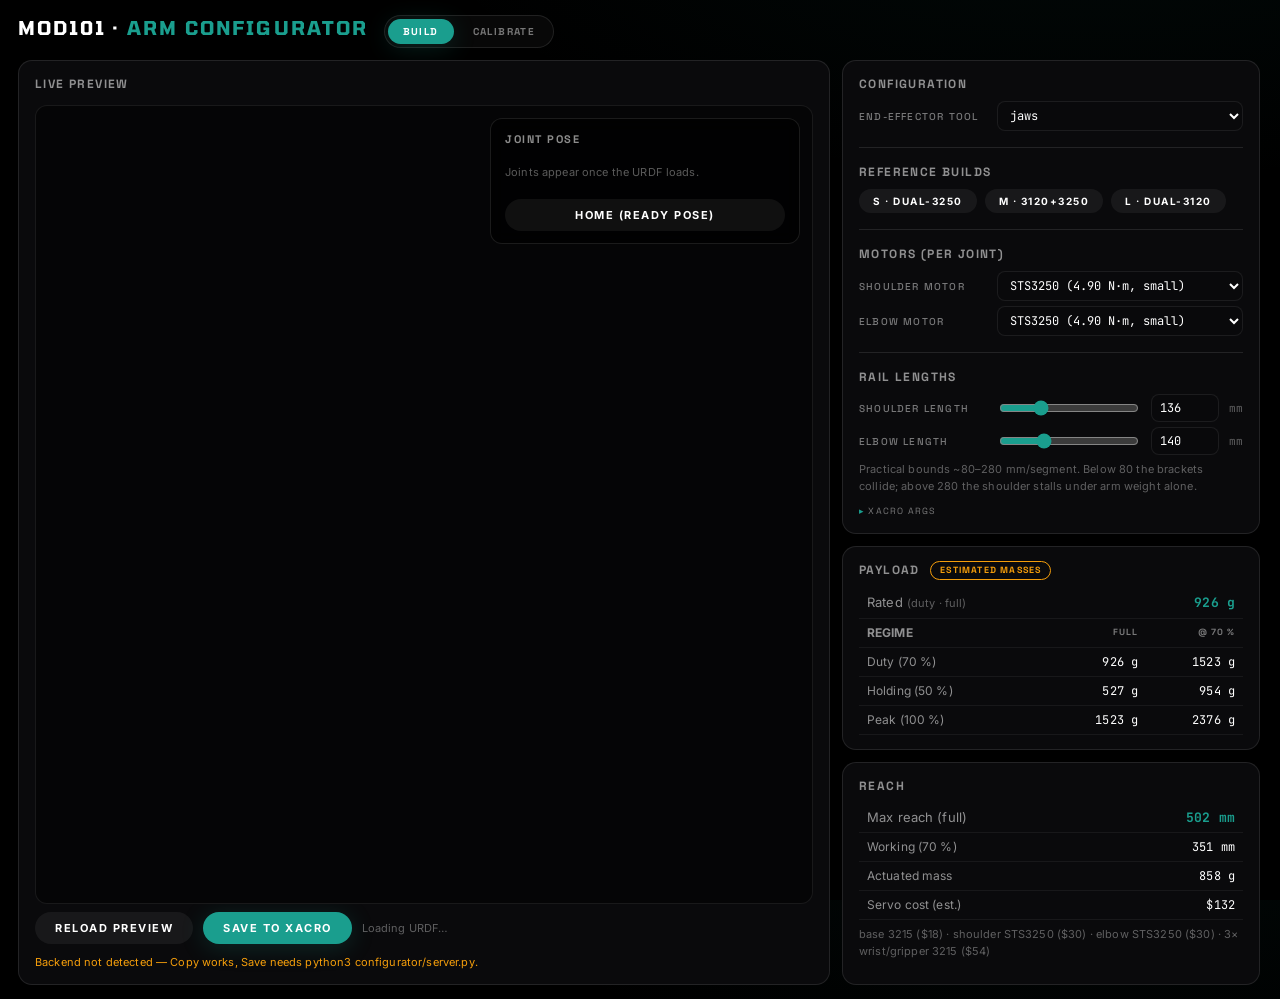
==== commit a9195c89: "big changes" ====
--- a/configurator/index.html
+++ b/configurator/index.html
@@ -5,7 +5,8 @@
 <title>mod101 configurator</title>
 <link rel="preconnect" href="https://fonts.googleapis.com">
 <link rel="preconnect" href="https://fonts.gstatic.com" crossorigin>
-<link href="https://fonts.googleapis.com/css2?family=Inter:wght@400;500;600&family=Tomorrow:wght@500;600&display=swap" rel="stylesheet">
+<!-- Robocore Design System — tokens/fonts.css -->
+<link href="https://fonts.googleapis.com/css2?family=Tomorrow:wght@400;500;600;700&family=Space+Grotesk:wght@400;500;700&family=Inter:wght@400;500;600;700&family=JetBrains+Mono:wght@400;500&display=swap" rel="stylesheet">
 <script type="importmap">
 {
   "imports": {
@@ -15,421 +16,447 @@
   }
 }
 </script>
+<link rel="stylesheet" href="theme.css">
 <style>
-  /* Ported from /home/cdr/Work/robocore-studio/core/frontend/styles.css */
-  :root {
-    color-scheme: dark;
-    --bg: hsl(0, 0%, 7%);
-    --bg-2: hsl(0, 0%, 5%);
-    --bg-3: hsl(0, 0%, 10%);
-    --bg-input: hsl(0, 0%, 12%);
-    --border: hsl(0, 0%, 20%);
-    --border-soft: hsl(0, 0%, 14%);
-    --fg: hsl(0, 0%, 100%);
-    --fg-dim: hsl(0, 0%, 60%);
-    --fg-mute: hsl(0, 0%, 40%);
-    --accent: hsl(173, 72%, 36%);
-    --accent-hover: hsl(173, 72%, 42%);
-    --accent-soft: hsla(173, 72%, 36%, 0.12);
-    --accent-fg: hsl(0, 0%, 0%);
-    --warn: hsl(28, 90%, 55%);
-    --error: hsl(0, 85%, 60%);
-    --error-soft: hsla(0, 85%, 60%, 0.1);
-    --font-sans: "Inter", -apple-system, BlinkMacSystemFont, "Segoe UI", sans-serif;
-    --font-display: "Tomorrow", "Inter", sans-serif;
-    --font-mono: ui-monospace, "SF Mono", Menlo, Consolas, monospace;
-  }
+  /* Design tokens (:root) + the page nav live in theme.css, shared with
+     calibrate.html. Everything below is build-page specific. */
 
   * { box-sizing: border-box; }
 
+  html, body { height: 100%; }
   body {
     margin: 0;
-    padding: 2rem;
-    background: var(--bg);
-    color: var(--fg);
-    font-family: var(--font-sans);
+    background:
+      radial-gradient(1100px 480px at 85% -12%, var(--teal-tint-06), transparent 62%),
+      var(--bg-page);
+    color: var(--text-primary);
+    font-family: var(--font-body);
     font-size: 14px;
-    letter-spacing: 0.02em;
+    letter-spacing: 0.01em;
     -webkit-font-smoothing: antialiased;
     -moz-osx-font-smoothing: grayscale;
     line-height: 1.5;
-  }
-
-  .wrap { max-width: 1400px; margin: 0 auto; }
+    overflow: hidden;            /* one-screen: panels scroll internally, page doesn't */
+  }
+
+  /* ---- one-screen app shell (targets 1920×1080) ---- */
+  .app {
+    height: 100vh;
+    display: flex;
+    flex-direction: column;
+    gap: 12px;
+    padding: 14px 18px;
+  }
+  header.top { display: flex; align-items: baseline; gap: 16px; flex: 0 0 auto; }
+  header.top .lede {
+    color: var(--text-secondary);
+    font-size: 12px;
+    margin: 0;
+    line-height: 1.4;
+  }
+
+  .cols {
+    flex: 1 1 auto;
+    min-height: 0;
+    display: grid;
+    grid-template-columns: minmax(0, 1fr) 452px;
+    gap: 12px;
+  }
+  .col { min-height: 0; display: flex; flex-direction: column; gap: 12px; }
+  .col-right { overflow-y: auto; padding-right: 2px; }
+  .col-viewer .panel { flex: 1; display: flex; flex-direction: column; min-height: 0; }
+
+  /* Joint-pose controls float over the viewer as a frosted overlay panel. */
+  .viewer-overlay {
+    position: absolute;
+    top: 12px;
+    right: 12px;
+    width: 310px;
+    max-height: calc(100% - 24px);
+    overflow-y: auto;
+    background: rgba(0,0,0,.66);
+    border: 1px solid var(--border-hairline);
+    border-radius: var(--radius-sm);
+    padding: 12px 14px;
+    backdrop-filter: blur(8px);
+    -webkit-backdrop-filter: blur(8px);
+    z-index: 4;
+  }
+  /* keep the Home button pinned while the joint list above it scrolls */
+  .viewer-overlay h3 {
+    font-family: var(--font-label);
+    font-size: 11px; font-weight: 700;
+    text-transform: uppercase; letter-spacing: 1.5px;
+    color: var(--text-secondary);
+    margin: 0 0 10px;
+  }
+  #joint-sliders { max-height: 46vh; overflow-y: auto; padding-right: 2px; }
+  .viewer-overlay .input-row { margin: 5px 0; gap: 8px; }
+  .viewer-overlay .input-row label { min-width: 88px; font-size: 10px; letter-spacing: 0.8px; }
+  .viewer-overlay .readout { color: var(--accent); font-size: 11px; }
+
+  .viewer-bar { display: flex; align-items: center; gap: 10px; margin-top: 8px; flex-wrap: wrap; }
+  .viewer-bar .note { margin: 0; }
+  .reach-table { margin-top: 4px; }
+
+  /* payload + reach: two small cards, one after the other */
+  .numbers { display: grid; grid-template-columns: 1fr; gap: 12px; }
+  .numbers .panel { min-width: 0; }
+  .numbers td.num { white-space: nowrap; }
 
   h1 {
     font-family: var(--font-display);
-    font-weight: 600;
-    font-size: 22px;
-    letter-spacing: 0.12em;
+    font-weight: 700;
+    font-size: 19px;
+    letter-spacing: 0.10em;
     text-transform: uppercase;
-    margin: 0 0 4px;
-  }
+    margin: 0;
+    white-space: nowrap;
+  }
+  h1 .accent { color: var(--accent); }
 
   h2 {
-    font-family: var(--font-sans);
-    font-size: 10px;
+    font-family: var(--font-label);
+    font-size: 12px;
     text-transform: uppercase;
-    letter-spacing: 0.16em;
-    font-weight: 600;
-    color: var(--fg-dim);
-    margin: 18px 0 8px;
+    letter-spacing: 1.4px;
+    font-weight: 700;
+    color: var(--text-secondary);
+    margin: 14px 0 8px;
   }
   .panel > h2:first-child { margin-top: 0; }
-
-  .grid {
-    display: grid;
-    grid-template-columns: repeat(auto-fit, minmax(320px, 1fr));
-    gap: 16px;
-  }
-  .viewer-grid {
-    display: grid;
-    grid-template-columns: minmax(0, 1.4fr) minmax(360px, 1fr);
-    gap: 16px;
-    margin-bottom: 16px;
-  }
-  @media (max-width: 900px) {
-    .viewer-grid { grid-template-columns: 1fr; }
+  /* section divider inside a card (e.g. Configuration groups) */
+  h2.divide {
+    border-top: 1px solid var(--border-hairline);
+    padding-top: 15px;
+    margin-top: 16px;
   }
 
   .panel {
-    background: var(--bg-2);
-    border: 1px solid var(--border);
-    border-radius: 6px;
-    padding: 16px 20px;
+    background: var(--bg-card);
+    border: 1px solid var(--border-hairline);
+    border-radius: var(--radius-md);
+    padding: 14px 16px;
   }
 
   .input-row {
     display: flex;
     align-items: center;
-    gap: 12px;
-    margin: 6px 0;
+    gap: 10px;
+    margin: 5px 0;
   }
   .input-row label {
-    min-width: 140px;
-    color: var(--fg-dim);
+    min-width: 128px;
+    color: var(--text-tertiary);
+    font-family: var(--font-label);
     font-size: 10px;
     text-transform: uppercase;
-    letter-spacing: 0.12em;
-    font-weight: 600;
-  }
-  .input-row input[type=range] {
-    flex: 1;
-    accent-color: var(--accent);
-  }
+    letter-spacing: 1.2px;
+    font-weight: 500;
+  }
+  .input-row input[type=range] { flex: 1; accent-color: var(--accent); }
   .input-row input[type=number],
   .input-row select,
   #tool-select {
-    background: var(--bg-input);
-    color: var(--fg);
-    border: 1px solid var(--border);
-    border-radius: 3px;
-    padding: 4px 6px;
+    background: var(--bg-surface);
+    color: var(--text-primary);
+    border: 1px solid var(--border-subtle);
+    border-radius: var(--radius-xs);
+    padding: 5px 8px;
     font-family: var(--font-mono);
     font-size: 12px;
   }
-  .input-row input[type=number] { width: 72px; }
+  .input-row input[type=number] { width: 68px; }
   .input-row select { flex: 1; min-width: 0; }
   #tool-select { flex: 1; min-width: 0; }
-  .input-row > span { color: var(--fg-mute); font-size: 11px; }
+  .input-row > span { color: var(--text-quaternary); font-size: 11px; font-family: var(--font-mono); }
 
   .presets { display: flex; gap: 8px; margin: 4px 0 2px; flex-wrap: wrap; }
-
-  table {
-    width: 100%;
-    border-collapse: collapse;
-    font-size: 12px;
-  }
+  .presets button { padding: 6px 14px; font-size: 10px; }
+
+  table { width: 100%; border-collapse: collapse; font-size: 12px; }
   th, td {
-    padding: 6px 8px;
+    padding: 5px 8px;
     text-align: right;
-    border-bottom: 1px solid var(--border-soft);
+    border-bottom: 1px solid var(--border-faint);
     font-family: var(--font-mono);
   }
   th {
-    color: var(--fg-dim);
-    font-family: var(--font-sans);
-    font-size: 10px;
+    color: var(--text-tertiary);
+    font-family: var(--font-label);
+    font-size: 9px;
     text-transform: uppercase;
-    letter-spacing: 0.08em;
-    font-weight: 600;
+    letter-spacing: 1px;
+    font-weight: 700;
   }
   th:first-child, td:first-child {
     text-align: left;
-    color: var(--fg-dim);
-    font-family: var(--font-sans);
+    color: var(--text-secondary);
+    font-family: var(--font-body);
     font-size: 12px;
-    letter-spacing: 0.02em;
+    letter-spacing: 0.01em;
   }
   td.num, .readout {
     font-variant-numeric: tabular-nums;
-    color: var(--fg);
+    color: var(--text-primary);
   }
   tr.headline td { font-size: 13px; }
-  tr.headline td.num { color: var(--accent); font-weight: 600; }
+  tr.headline td.num { color: var(--accent); font-weight: 700; }
 
   .badge {
     display: inline-block;
+    font-family: var(--font-label);
     font-size: 9px;
     text-transform: uppercase;
-    letter-spacing: 0.1em;
-    font-weight: 600;
-    padding: 2px 6px;
-    border-radius: 3px;
-    border: 1px solid var(--warn);
-    color: var(--warn);
+    letter-spacing: 1.2px;
+    font-weight: 700;
+    padding: 2px 9px;
+    border-radius: var(--radius-pill);
+    border: 1px solid var(--amber-500);
+    color: var(--amber-500);
     vertical-align: middle;
     margin-left: 6px;
   }
-  .cost-line {
-    font-family: var(--font-mono);
-    font-size: 13px;
-    margin: 10px 0 2px;
-  }
-  .cost-line .total { color: var(--accent); font-weight: 600; }
+  .cost-line { font-family: var(--font-mono); font-size: 13px; margin: 8px 0 2px; }
+  .cost-line .total { color: var(--accent); font-weight: 700; }
 
   pre {
-    background: var(--bg-input);
-    border: 1px solid var(--border);
-    padding: 12px 14px;
-    border-radius: 4px;
+    background: var(--bg-surface);
+    border: 1px solid var(--border-subtle);
+    padding: 10px 12px;
+    border-radius: var(--radius-sm);
     overflow-x: auto;
     font-family: var(--font-mono);
-    font-size: 12px;
-    color: var(--fg);
-    line-height: 1.5;
+    font-size: 11px;
+    color: var(--text-primary);
+    line-height: 1.55;
+    margin: 0 0 10px;
   }
 
   button {
-    font: inherit;
+    font-family: var(--font-body);
+    font-weight: 700;
+    font-size: 11px;
+    letter-spacing: 1.5px;
+    text-transform: uppercase;
     cursor: pointer;
     background: var(--accent);
-    color: var(--accent-fg);
+    color: #fff;
     border: none;
-    padding: 6px 14px;
-    border-radius: 4px;
-    font-family: var(--font-sans);
-    font-size: 11px;
-    font-weight: 600;
-    text-transform: uppercase;
-    letter-spacing: 0.08em;
-    transition: background 120ms ease;
-  }
-  button:hover { background: var(--accent-hover); }
+    padding: 9px 20px;
+    border-radius: var(--radius-pill);
+    box-shadow: var(--shadow-accent-glow);
+    transition: opacity .15s ease, transform .1s ease;
+  }
+  button:hover { opacity: .85; }
+  button:active { transform: scale(.97); }
   button:focus-visible { outline: 2px solid var(--accent); outline-offset: 2px; }
 
-  /* Secondary / "ghost" buttons (Copy, Home, presets) — match robocore-studio's
-     .urdf-btn-ghost. */
+  /* secondary / "ghost" buttons (Reload, Copy, Home, presets) */
   button.ghost {
-    background: var(--bg-3);
-    color: var(--fg-dim);
-    border: 1px solid var(--border);
-  }
-  button.ghost:hover {
-    color: var(--fg);
-    border-color: var(--fg-mute);
-    background: var(--bg-input);
-  }
+    background: rgba(255,255,255,.06);
+    color: var(--text-primary);
+    box-shadow: none;
+  }
+  button.ghost:hover { opacity: 1; background: rgba(255,255,255,.11); }
 
   .note {
-    color: var(--fg-mute);
+    color: var(--text-quaternary);
     font-size: 11px;
     margin-top: 6px;
-    letter-spacing: 0.02em;
-  }
-  .note code, p code {
+    line-height: 1.5;
+  }
+  .note code, p code, .lede code {
     font-family: var(--font-mono);
     font-size: 11px;
-    background: var(--bg-3);
-    border: 1px solid var(--border-soft);
+    background: var(--bg-card-2);
+    border: 1px solid var(--border-faint);
     padding: 1px 4px;
-    border-radius: 2px;
-    color: var(--fg);
-  }
-
-  .ok    { color: var(--accent); }
-  .warn  { color: var(--warn); }
-  .bad   { color: var(--error); }
-
-  .footer {
-    color: var(--fg-mute);
-    font-size: 11px;
-    margin-top: 2rem;
-    letter-spacing: 0.02em;
-  }
+    border-radius: 4px;
+    color: var(--text-secondary);
+  }
+
+  .ok   { color: var(--accent); }
+  .warn { color: var(--warn); }
+  .bad  { color: var(--error); }
+
+  /* collapsible footnotes keep long explanatory copy off the one-screen view */
+  details.footnote { margin-top: 8px; }
+  details.footnote > summary {
+    cursor: pointer;
+    font-family: var(--font-label);
+    font-size: 9px;
+    text-transform: uppercase;
+    letter-spacing: 1.2px;
+    color: var(--text-tertiary);
+    list-style: none;
+  }
+  details.footnote > summary::-webkit-details-marker { display: none; }
+  details.footnote > summary::before { content: "▸ "; color: var(--accent); }
+  details.footnote[open] > summary::before { content: "▾ "; }
+  details.footnote p { color: var(--text-quaternary); font-size: 11px; margin-top: 6px; line-height: 1.5; }
 
   #viewer {
+    position: relative;
+    flex: 1;
+    min-height: 0;
     width: 100%;
-    height: clamp(280px, 55vh, 560px);
-    background: hsl(0, 0%, 4%);
-    border: 1px solid var(--border);
-    border-radius: 4px;
-  }
-  #viewer canvas { display: block; width: 100%; height: 100%; }
+    margin-top: 4px;
+    background: #050506;
+    border: 1px solid var(--border-subtle);
+    border-radius: var(--radius-sm);
+    overflow: hidden;
+  }
+  #viewer canvas { display: block; width: 100%; height: 100%; border-radius: var(--radius-sm); }
 
   ::-webkit-scrollbar { width: 10px; height: 10px; }
   ::-webkit-scrollbar-track { background: transparent; }
-  ::-webkit-scrollbar-thumb { background: var(--border); border: 2px solid var(--bg-2); }
-  ::-webkit-scrollbar-thumb:hover { background: var(--fg-mute); }
-
-  @media (max-width: 640px) {
-    body { padding: 1rem; }
-    .panel { padding: 12px 14px; }
-    .input-row { flex-wrap: wrap; gap: 6px; }
-    .input-row label { min-width: 100%; }
-    h1 { font-size: 18px; }
-    button { padding: 8px 14px; }
+  ::-webkit-scrollbar-thumb { background: var(--border-hairline); border: 2px solid var(--bg-page); border-radius: 6px; }
+  ::-webkit-scrollbar-thumb:hover { background: var(--text-quaternary); }
+
+  /* Below ~1400px let the page scroll and give the viewer a floor. */
+  @media (max-width: 1400px) {
+    body { overflow: auto; }
+    .app { height: auto; min-height: 100vh; }
+    .cols { grid-template-columns: minmax(0, 1fr) 420px; }
+    .col-right { overflow: visible; }
+    .col-viewer { min-height: 62vh; }
+  }
+  @media (max-width: 1000px) {
+    .cols { grid-template-columns: 1fr; }
+    .numbers { grid-template-columns: 1fr; }
+    #viewer { height: 55vh; flex: none; }
+    /* stack the pose controls under the viewer on narrow screens */
+    .viewer-overlay {
+      position: static;
+      width: auto;
+      max-height: none;
+      margin-top: 8px;
+      backdrop-filter: none;
+      -webkit-backdrop-filter: none;
+    }
   }
 </style>
 </head>
 <body>
 
-<div class="wrap">
-
-<h1>mod101 — arm configurator</h1>
-<p class="note">Pick a motor per pitch joint and set the two rail lengths. Payload (binding joint, three duty regimes × two reaches), mass, and an estimated servo cost recompute live. The four values drive the URDF's <code>shoulder_ext_length</code>, <code>elbow_ext_length</code>, <code>shoulder_mount</code>, <code>elbow_mount</code> args directly.</p>
-
-<div class="viewer-grid">
-  <div class="panel">
-    <h2>Live preview</h2>
-    <div id="viewer"></div>
-    <p class="note" id="viewer-status">Loading URDF…</p>
-    <button id="reload" class="ghost" style="margin-top: 8px;">Reload preview</button>
-
-    <h2 style="margin-top: 18px;">Big-mesh nudge</h2>
-    <p class="note">Cosmetic alignment for a big-mount module — shifts all its meshes together (kinematics unchanged) and writes the offset back to its xacro. Drag and watch the preview above. Set big mounts on the right to see them.</p>
-    <div class="input-row">
-      <label>module</label>
-      <select id="nudge-module">
-        <option value="shoulder">shoulder (big)</option>
-        <option value="elbow">elbow (big)</option>
-      </select>
+<div class="app">
+
+  <header class="top">
+    <h1>mod101 · <span class="accent">arm configurator</span></h1>
+    <nav class="nav">
+      <a href="/" class="active">Build</a>
+      <a href="/calibrate.html">Calibrate</a>
+    </nav>
+  </header>
+
+  <div class="cols">
+
+    <!-- Left — live preview with the joint-pose controls floating on top -->
+    <div class="col col-viewer">
+      <div class="panel">
+        <h2>Live preview</h2>
+        <div id="viewer">
+          <div class="viewer-overlay">
+            <h3>Joint pose</h3>
+            <div id="joint-sliders">
+              <p class="note" id="joint-empty">Joints appear once the URDF loads.</p>
+            </div>
+            <button id="home" class="ghost" style="margin-top: 8px; width: 100%;">Home (ready pose)</button>
+          </div>
+        </div>
+        <div class="viewer-bar">
+          <button id="reload" class="ghost">Reload preview</button>
+          <button id="save">Save to xacro</button>
+          <span class="note" id="viewer-status">Loading URDF…</span>
+          <span class="note" id="copy-feedback"></span>
+        </div>
+      </div>
     </div>
-    <div class="input-row">
-      <label>X · forward</label>
-      <input id="nudge-x" type="range" min="-30" max="30" step="0.5" value="0">
-      <span class="readout" id="nudge-x-val" style="min-width:4em;text-align:right;">0.0</span><span>mm</span>
+
+    <!-- Right — configuration on top, the numbers below -->
+    <div class="col col-right">
+
+      <div class="panel">
+        <h2>Configuration</h2>
+        <div class="input-row">
+          <label>end-effector tool</label>
+          <select id="tool-select"></select>
+        </div>
+
+        <h2 class="divide">Reference builds</h2>
+        <div class="presets">
+          <button class="ghost" data-preset="S">S · dual-3250</button>
+          <button class="ghost" data-preset="M">M · 3120+3250</button>
+          <button class="ghost" data-preset="L">L · dual-3120</button>
+        </div>
+
+        <h2 class="divide">Motors (per joint)</h2>
+        <div class="input-row">
+          <label>shoulder motor</label>
+          <select id="shoulder-motor"></select>
+        </div>
+        <div class="input-row">
+          <label>elbow motor</label>
+          <select id="elbow-motor"></select>
+        </div>
+
+        <h2 class="divide">Rail lengths</h2>
+        <div class="input-row">
+          <label>shoulder length</label>
+          <input id="shoulder-slider" type="range" min="80" max="280" step="5" value="136">
+          <input id="shoulder-num"    type="number" min="80" max="280" step="1" value="136">
+          <span>mm</span>
+        </div>
+        <div class="input-row">
+          <label>elbow length</label>
+          <input id="elbow-slider" type="range" min="80" max="280" step="5" value="140">
+          <input id="elbow-num"    type="number" min="80" max="280" step="1" value="140">
+          <span>mm</span>
+        </div>
+        <p class="note">Practical bounds ~80–280 mm/segment. Below 80 the brackets collide; above 280 the shoulder stalls under arm weight alone.</p>
+
+        <details class="footnote">
+          <summary>xacro args</summary>
+          <pre id="snippet"></pre>
+          <button id="copy" class="ghost">Copy snippet</button>
+          <p class="note">Served by <code>configurator/server.py</code>, Save writes all four args to <code>src/mod101_description/urdf/mod101.xacro</code>; rebuild <code>mod101_description</code> for sim. Without the server, only Copy works.</p>
+        </details>
+      </div>
+
+      <!-- two small cards: payload + reach, side by side -->
+      <div class="numbers">
+        <div class="panel">
+          <h2>Payload <span id="masses-badge"></span></h2>
+          <table>
+            <tr class="headline">
+              <td>Rated <span class="note" style="margin:0">(duty · full)</span></td>
+              <td class="num" id="p-headline" colspan="2" style="white-space:nowrap;"></td>
+            </tr>
+            <tr><th>regime</th><th>full</th><th>@ 70 %</th></tr>
+            <tr><td>Duty (70 %)</td>   <td class="num" id="p-duty-full"></td> <td class="num" id="p-duty-70"></td></tr>
+            <tr><td>Holding (50 %)</td> <td class="num" id="p-hold-full"></td> <td class="num" id="p-hold-70"></td></tr>
+            <tr><td>Peak (100 %)</td>   <td class="num" id="p-peak-full"></td> <td class="num" id="p-peak-70"></td></tr>
+          </table>
+        </div>
+
+        <div class="panel">
+          <h2>Reach</h2>
+          <table class="reach-table">
+            <tr class="headline"><td>Max reach (full)</td>  <td class="num" id="r-full"></td></tr>
+            <tr><td>Working (70 %)</td>                       <td class="num" id="r-70"></td></tr>
+            <tr><td>Actuated mass</td>                        <td class="num" id="m-total"></td></tr>
+            <tr><td>Servo cost (est.)</td>                    <td class="num" id="cost-total"></td></tr>
+          </table>
+          <p class="note" id="cost-breakdown"></p>
+        </div>
+      </div>
+
     </div>
-    <div class="input-row">
-      <label>Y · lateral</label>
-      <input id="nudge-y" type="range" min="-30" max="30" step="0.5" value="0">
-      <span class="readout" id="nudge-y-val" style="min-width:4em;text-align:right;">0.0</span><span>mm</span>
-    </div>
-    <div class="input-row">
-      <label>Z · up</label>
-      <input id="nudge-z" type="range" min="-30" max="30" step="0.5" value="0">
-      <span class="readout" id="nudge-z-val" style="min-width:4em;text-align:right;">0.0</span><span>mm</span>
-    </div>
-    <button id="nudge-reset" class="ghost" style="margin-top: 6px;">Reset this module</button>
-    <p class="note" id="nudge-feedback"></p>
-  </div>
-  <div class="panel">
-    <h2>Configuration</h2>
-    <div class="input-row">
-      <label>end-effector tool</label>
-      <select id="tool-select"></select>
-    </div>
-
-    <h2>Reference builds</h2>
-    <div class="presets">
-      <button class="ghost" data-preset="S">S · dual-3250</button>
-      <button class="ghost" data-preset="M">M · 3120+3250</button>
-      <button class="ghost" data-preset="L">L · dual-3120</button>
-    </div>
-
-    <h2>Motors (per joint)</h2>
-    <div class="input-row">
-      <label>shoulder motor</label>
-      <select id="shoulder-motor"></select>
-    </div>
-    <div class="input-row">
-      <label>elbow motor</label>
-      <select id="elbow-motor"></select>
-    </div>
-    <p class="note">STS3215 / STS3250 → <code>small</code> mount; ST3120 → <code>big</code> mount. A big mount raises the torque cap <em>and</em> lengthens the lever (Δ), so the payload model applies both.</p>
-
-    <h2>Rail lengths</h2>
-    <div class="input-row">
-      <label>shoulder length</label>
-      <input id="shoulder-slider" type="range" min="80" max="280" step="5" value="136">
-      <input id="shoulder-num"    type="number" min="80" max="280" step="1" value="136">
-      <span>mm</span>
-    </div>
-    <div class="input-row">
-      <label>elbow length</label>
-      <input id="elbow-slider" type="range" min="80" max="280" step="5" value="140">
-      <input id="elbow-num"    type="number" min="80" max="280" step="1" value="140">
-      <span>mm</span>
-    </div>
-    <p class="note">Practical bounds ~80–280 mm/segment. Below 80 the brackets collide; above 280 the shoulder stalls under arm weight alone.</p>
-
-    <h2>Joint pose</h2>
-    <div id="joint-sliders">
-      <p class="note" id="joint-empty">Joints appear once the URDF loads.</p>
-    </div>
-    <button id="home" class="ghost" style="margin-top: 8px;">Home (ready pose)</button>
-  </div>
-</div>
-
-<div class="grid">
-
-  <div class="panel">
-    <h2>Payload <span id="masses-badge"></span></h2>
-    <table>
-      <tr class="headline">
-        <td>Rated payload <span class="note" style="margin:0">(duty · full reach)</span></td>
-        <td class="num" id="p-headline" colspan="2"></td>
-      </tr>
-      <tr><th>regime</th><th>full extension</th><th>@ 70 % reach</th></tr>
-      <tr><td>Duty-cycle (rated, 70 %)</td> <td class="num" id="p-duty-full"></td> <td class="num" id="p-duty-70"></td></tr>
-      <tr><td>Holding (50 %)</td>           <td class="num" id="p-hold-full"></td> <td class="num" id="p-hold-70"></td></tr>
-      <tr><td>Peak / stall (100 %)</td>     <td class="num" id="p-peak-full"></td> <td class="num" id="p-peak-70"></td></tr>
-    </table>
-    <p class="note" id="binding-note"></p>
-    <p class="note" id="joint-detail"></p>
-  </div>
-
-  <div class="panel">
-    <h2>Mass &amp; reach</h2>
-    <table>
-      <tr><td>Shoulder rails (2×)</td>      <td class="num" id="m-rail-s"></td></tr>
-      <tr><td>Forearm rails (dual)</td>     <td class="num" id="m-rail-e"></td></tr>
-      <tr><td>Elbow assembly</td>           <td class="num" id="m-elbow"></td></tr>
-      <tr><td>Wrist + gripper assembly</td> <td class="num" id="m-wrist"></td></tr>
-      <tr><th>Actuated total</th>           <th class="num" id="m-total"></th></tr>
-      <tr><td>Max reach (full extension)</td> <td class="num" id="r-full"></td></tr>
-      <tr><td>70 % reach (working envelope)</td> <td class="num" id="r-70"></td></tr>
-    </table>
-
-    <h2>Estimated cost</h2>
-    <p class="cost-line">Servos: <span class="total" id="cost-total"></span></p>
-    <p class="note" id="cost-breakdown"></p>
-    <p class="note">Prices are placeholders (ST3120 ≈ 2× STS3250 ≈ 4× STS3215) until Cristi sets the real BOM. Servo cost only — not a purchase price; rails / printed parts / fasteners not included.</p>
-  </div>
-
-</div>
-
-<div class="panel" style="margin-top: 16px;">
-  <h2>xacro args</h2>
-  <pre id="snippet"></pre>
-  <button id="save">Save to mod101.xacro</button>
-  <button id="copy" class="ghost" style="margin-left: 8px;">Copy snippet</button>
-  <p class="note" id="copy-feedback"></p>
-  <p class="note">When served by <code>configurator/server.py</code>, "Save" writes all four args to <code>src/mod101_description/urdf/mod101.xacro</code>. Without the server only Copy works. Rebuild <code>mod101_description</code> to pick changes up in sim.</p>
-</div>
-
-<p class="footer" id="honesty">
-  All math is first-order static balance at the bottleneck (binding) pitch joint:
-  the two pitch servos hold the arm's self-weight plus payload at the stated
-  reach. <b>Regimes:</b> Duty-cycle (70 % of stall) is the rated continuous
-  headline — the manufacturer's safe-load figure, not a thermal limit; Holding
-  (50 %) is a conservative static hold; Peak (100 %) is momentary stall only.
-  Real torque drops with temperature, voltage, and duty — <b>verify on the
-  bench</b>. Negative payload means the arm can't hold its own weight at that
-  length — shorten the rail or fit a bigger motor.
-</p>
-
-</div><!-- .wrap -->
+
+  </div><!-- .cols -->
+
+</div><!-- .app -->
 
 <script>
 'use strict';
@@ -601,28 +628,16 @@
   const head = o['duty-full'];
   const hEl = $('p-headline');
   if (head.payload > 0) {
-    hEl.textContent = `${fmtG(head.payload)}  ·  binding: ${head.joint}`;
+    hEl.textContent = fmtG(head.payload);   // binding joint shown in the note below
     hEl.classList.remove('bad'); hEl.classList.add('num');
   } else {
-    hEl.textContent = `— (can't hold itself, binding: ${head.joint})`;
-  }
-
-  $('binding-note').textContent =
-    `Binding joint per cell is the lower of shoulder vs elbow capacity; the ` +
-    `headline binds at the ${head.joint}.`;
-  const det = o['duty-full'];
-  $('joint-detail').textContent =
-    `At duty / full reach — shoulder caps ${fmtG(Math.max(0, det.ps))}, ` +
-    `elbow caps ${fmtG(Math.max(0, det.pe))}.`;
-
-  // Mass + reach.
-  $('m-rail-s').textContent = fmtG(r.mRailS);
-  $('m-rail-e').textContent = fmtG(r.mRailE);
-  $('m-elbow').textContent  = fmtG(r.mElbow);
-  $('m-wrist').textContent  = fmtG(r.mWrist);
-  $('m-total').textContent  = fmtG(r.mTotal);
-  $('r-full').textContent   = fmtMM(r.reach);
-  $('r-70').textContent     = fmtMM(r.reach * 0.7);
+    hEl.textContent = "— can't hold itself";
+  }
+
+  // Reach + total actuated mass (breakdown intentionally omitted).
+  $('m-total').textContent = fmtG(r.mTotal);
+  $('r-full').textContent  = fmtMM(r.reach);
+  $('r-70').textContent    = fmtMM(r.reach * 0.7);
 
   // Masses badge.
   $('masses-badge').innerHTML = MASSES_REAL
@@ -710,57 +725,6 @@
 $('reload').addEventListener('click', () => {
   setFeedback('Reloading preview…');
   window.dispatchEvent(new CustomEvent('xacro-saved'));
-});
-
-// --- big-mesh nudge ---------------------------------------------------------
-// Each big module (shoulder/elbow) has an XYZ offset (m) stored in its xacro.
-// Sliders are mm. Dragging writes the offset back (POST /nudge) and reloads the
-// preview so you eyeball the alignment. Debounced so a drag isn't a write storm.
-const nudgeState = { shoulder: [0, 0, 0], elbow: [0, 0, 0] };
-const nf = msg => { const e = $('nudge-feedback'); if (e) e.textContent = msg; };
-
-function nudgeShowFromState() {
-  const v = nudgeState[$('nudge-module').value];
-  for (const [i, ax] of ['x', 'y', 'z'].entries()) {
-    $(`nudge-${ax}`).value = (v[i] * 1000).toFixed(1);
-    $(`nudge-${ax}-val`).textContent = (v[i] * 1000).toFixed(1);
-  }
-}
-
-let nudgeTimer = null;
-function nudgePush() {
-  const mod = $('nudge-module').value;
-  const xyz = ['x', 'y', 'z'].map(ax => Number($(`nudge-${ax}`).value) / 1000);
-  nudgeState[mod] = xyz;
-  clearTimeout(nudgeTimer);
-  nudgeTimer = setTimeout(async () => {
-    nf('Saving nudge…');
-    try {
-      const resp = await fetch('/nudge', {
-        method: 'POST', headers: { 'Content-Type': 'application/json' },
-        body: JSON.stringify({ module: mod, xyz }),
-      });
-      const data = await resp.json();
-      if (!resp.ok) throw new Error(data.error || resp.statusText);
-      Object.assign(nudgeState, data);
-      nf(`${mod} nudge = [${xyz.map(v => (v * 1000).toFixed(1)).join(', ')}] mm`);
-      window.dispatchEvent(new CustomEvent('xacro-saved'));   // reload preview
-    } catch (e) {
-      nf(`Nudge save failed: ${e.message || e}. Backend needs server.py.`);
-    }
-  }, 200);
-}
-
-for (const ax of ['x', 'y', 'z']) {
-  $(`nudge-${ax}`).addEventListener('input', () => {
-    $(`nudge-${ax}-val`).textContent = Number($(`nudge-${ax}`).value).toFixed(1);
-    nudgePush();
-  });
-}
-$('nudge-module').addEventListener('change', nudgeShowFromState);
-$('nudge-reset').addEventListener('click', () => {
-  for (const ax of ['x', 'y', 'z']) $(`nudge-${ax}`).value = 0;
-  nudgePush();
 });
 
 $('copy').addEventListener('click', async () => {
@@ -828,12 +792,6 @@
       if (masses) { MASSES = masses; MASSES_REAL = true; }
     }
   } catch { /* no backend: keep fallback */ }
-
-  // Current big-module nudge offsets.
-  try {
-    const nResp = await fetch('/nudge');
-    if (nResp.ok) { Object.assign(nudgeState, await nResp.json()); nudgeShowFromState(); }
-  } catch { /* no backend */ }
 
   try {
     const [propsResp, toolResp] = await Promise.all([fetch('/load'), fetch('/tool')]);
@@ -917,14 +875,9 @@
 let currentRobot = null;
 const loader = new URDFLoader();
 
-// "Ready" home pose — matches the initial_value's in mod101.ros2control so the
-// viewer and Gazebo wake up looking the same. Canonical joint names; joints not
-// listed default to 0.
-const HOME_POSE = {
-  joint_shoulder:   -Math.PI / 4,  // shoulder pitch back, -45°
-  joint_elbow:       Math.PI / 2,  // elbow up, +90°
-  joint_wrist_tilt: -Math.PI / 4,  // wrist tilt back, -45°
-};
+// Home pose = 0.0 on every joint (the zero configuration). Any joint not listed
+// resolves to 0 via `HOME_POSE[name] ?? 0`, so an empty table means all-zeros.
+const HOME_POSE = {};
 
 // Display order for the arm's canonical joints; tool joints sort after.
 const ARM_ORDER = ['joint_base', 'joint_shoulder', 'joint_elbow',
@@ -969,11 +922,12 @@
     const row = document.createElement('div');
     row.className = 'input-row';
     row.dataset.joint = name;
-    const labelText = isLinear ? `${name} (mm)` : `${name} (rad)`;
+    const short = name.replace(/^joint_/, '');
+    const labelText = isLinear ? `${short} · mm` : `${short} · rad`;
     row.innerHTML = `
-      <label style="min-width: 150px;">${labelText}</label>
+      <label style="min-width: 84px;">${labelText}</label>
       <input type="range" min="${lower}" max="${upper}" step="${step}" value="${initial}">
-      <span class="readout" style="min-width: 3.5em; text-align: right; font-variant-numeric: tabular-nums;"></span>
+      <span class="readout" style="min-width: 3.2em; text-align: right; font-variant-numeric: tabular-nums;"></span>
     `;
     const slider  = row.querySelector('input');
     const readout = row.querySelector('.readout');
@@ -999,12 +953,39 @@
   }
 });
 
+// Frame the camera tightly on the loaded arm. Meshes load asynchronously, so the
+// bounding box can be empty for a few frames — retry until it's real, then fit.
+let framed = false;
+function fitCameraToRobot(attempt = 0) {
+  if (!currentRobot) return;
+  robotRoot.updateMatrixWorld(true);
+  const box = new THREE.Box3().setFromObject(currentRobot);
+  if (box.isEmpty() || !isFinite(box.min.x)) {
+    if (attempt < 40) requestAnimationFrame(() => fitCameraToRobot(attempt + 1));
+    return;
+  }
+  const size   = box.getSize(new THREE.Vector3());
+  const center = box.getCenter(new THREE.Vector3());
+  const maxDim = Math.max(size.x, size.y, size.z) || 0.5;
+  const fov    = camera.fov * Math.PI / 180;
+  const dist   = (maxDim / 2) / Math.tan(fov / 2) * 1.55;   // 1.55 = a little padding
+  const dir    = new THREE.Vector3(0.85, 0.5, 1).normalize();
+  camera.position.copy(center).add(dir.multiplyScalar(dist));
+  camera.near = Math.max(dist / 200, 0.001);
+  camera.far  = dist * 200;
+  camera.updateProjectionMatrix();
+  controls.target.copy(center);
+  controls.minDistance = dist * 0.25;
+  controls.maxDistance = dist * 6;
+  controls.update();
+}
+
 async function loadUrdf() {
   status.textContent = 'Loading URDF…';
   status.className = 'note';
   try {
     // Render the current UI state (lengths + mounts) live, without writing the
-    // file. Nudges are read from the module files the server renders.
+    // file.
     const cfg = window.previewConfig || {};
     const qs = new URLSearchParams(cfg).toString();
     const resp = await fetch('/urdf' + (qs ? '?' + qs : ''), { cache: 'no-store' });
@@ -1023,6 +1004,7 @@
     currentRobot = loader.parse(text);
     robotRoot.add(currentRobot);
     buildJointSliders();
+    if (!framed) { framed = true; fitCameraToRobot(); }   // frame the arm on first load
     status.textContent = 'URDF loaded.';
     status.className = 'note ok';
   } catch (e) {
--- a/configurator/theme.css
+++ b/configurator/theme.css
@@ -0,0 +1,96 @@
+/* Robocore Design System — shared tokens + primitives for the configurator.
+   Imported from the claude.ai/design project "Robocore Design System"
+   (tokens/colors.css · typography.css · spacing.css). Dark-first, single teal
+   accent, Space Grotesk labels, JetBrains Mono readouts.
+
+   Linked by both configurator pages (index.html — build; calibrate.html —
+   calibration). Page-specific component CSS stays in each page's <style>,
+   which comes after this file and therefore wins on ties. */
+
+:root {
+  color-scheme: dark;
+
+  /* base neutrals */
+  --black: #000000;
+  --surface: #09090b;
+  --card: #0a0a0c;
+  --charcoal-2: #111113;
+  --white: #ffffff;
+
+  /* brand teal + tints */
+  --teal-500: #1a9e8e;
+  --teal-400: #34d399;
+  --teal-glow: #30dea7;
+  --teal-tint-06: rgba(26,158,142,.06);
+  --teal-tint-08: rgba(26,158,142,.08);
+  --teal-tint-12: rgba(26,158,142,.12);
+  --teal-tint-20: rgba(26,158,142,.2);
+
+  /* semantic status */
+  --amber-500: #f59e0b;
+  --red-500: #ef4444;
+  --green-500: #22c55e;
+
+  /* borders + text */
+  --border-hairline: rgba(255,255,255,.1);
+  --border-subtle: rgba(255,255,255,.08);
+  --border-faint: rgba(255,255,255,.06);
+  --text-primary: var(--white);
+  --text-secondary: rgba(255,255,255,.55);
+  --text-tertiary: rgba(255,255,255,.45);
+  --text-quaternary: rgba(255,255,255,.35);
+
+  /* semantic surfaces */
+  --bg-page: var(--black);
+  --bg-surface: var(--surface);
+  --bg-card: var(--card);
+  --bg-card-2: var(--charcoal-2);
+  --accent: var(--teal-500);
+  --accent-hover: var(--teal-400);
+  --accent-soft: var(--teal-tint-08);
+
+  /* type */
+  --font-display: "Tomorrow", -apple-system, BlinkMacSystemFont, "Segoe UI", sans-serif;
+  --font-label: "Space Grotesk", -apple-system, BlinkMacSystemFont, "Segoe UI", sans-serif;
+  --font-body: "Inter", -apple-system, BlinkMacSystemFont, "Segoe UI", sans-serif;
+  --font-mono: "JetBrains Mono", ui-monospace, "SF Mono", Menlo, Consolas, monospace;
+
+  /* radii + glow */
+  --radius-xs: 8px;
+  --radius-sm: 12px;
+  --radius-md: 14px;
+  --radius-pill: 9999px;
+  --shadow-accent-glow: 0px 4px 24px 0px rgba(26,158,142,.2);
+
+  /* legacy status aliases referenced by .warn / .bad */
+  --warn: var(--amber-500);
+  --error: var(--red-500);
+}
+
+/* ---- page nav shared by the configurator's two pages ---- */
+.nav {
+  display: flex;
+  gap: 4px;
+  padding: 3px;
+  border: 1px solid var(--border-hairline);
+  border-radius: var(--radius-pill);
+  background: rgba(255,255,255,.03);
+}
+.nav a {
+  font-family: var(--font-label);
+  font-size: 10px;
+  font-weight: 700;
+  letter-spacing: 1.4px;
+  text-transform: uppercase;
+  text-decoration: none;
+  color: var(--text-tertiary);
+  padding: 5px 15px;
+  border-radius: var(--radius-pill);
+  transition: color .15s ease, background .15s ease;
+}
+.nav a:hover { color: var(--text-primary); background: rgba(255,255,255,.06); }
+.nav a.active {
+  color: #fff;
+  background: var(--accent);
+  box-shadow: var(--shadow-accent-glow);
+}
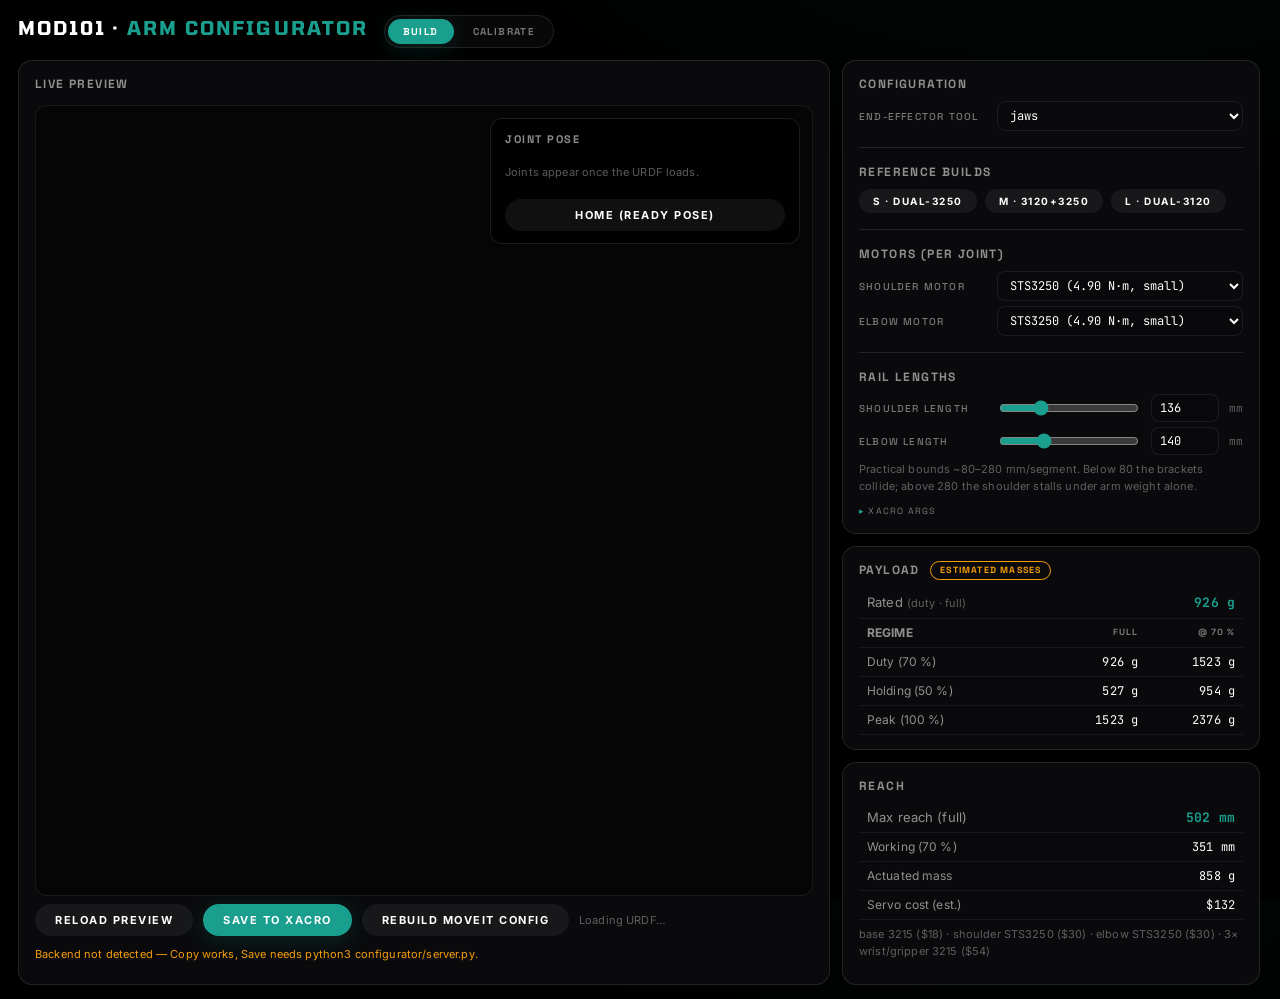
==== commit c6e98f69: "moveit tweaks" ====
--- a/configurator/index.html
+++ b/configurator/index.html
@@ -274,6 +274,43 @@
     padding: 1px 4px;
     border-radius: 4px;
     color: var(--text-secondary);
+  }
+
+  /* Self-collision regeneration status. The backend regenerates mod101's
+     matrices on Save; consumers regenerate themselves, so the downstream
+     instruction is surfaced here rather than buried in the JSON response. */
+  #collision-status { display: flex; flex-direction: column; gap: 4px; margin-top: 8px; }
+  #collision-status .downstream {
+    color: var(--text-tertiary);
+    border-left: 2px solid var(--warn);
+    padding-left: 8px;
+  }
+  button#regen.due {
+    border-color: var(--warn);
+    color: var(--warn);
+    opacity: 1;
+  }
+  button#regen:disabled { opacity: .55; cursor: default; }
+
+  #collision-status .downstream strong { display: block; margin-bottom: 2px; }
+  #collision-status .downstream.due {
+    color: var(--warn);
+    border-left-color: var(--warn);
+  }
+  #collision-status .downstream-why {
+    color: var(--text-quaternary);
+    padding-left: 10px;
+  }
+  #collision-status .cmd {
+    font-family: var(--font-mono);
+    font-size: 10.5px;
+    color: var(--text-secondary);
+    background: var(--bg-card-2);
+    border: 1px solid var(--border-faint);
+    border-radius: 4px;
+    padding: 4px 6px;
+    overflow-x: auto;
+    white-space: pre;
   }
 
   .ok   { color: var(--accent); }
@@ -368,9 +405,11 @@
         <div class="viewer-bar">
           <button id="reload" class="ghost">Reload preview</button>
           <button id="save">Save to xacro</button>
+          <button id="regen" class="ghost">Rebuild MoveIt config</button>
           <span class="note" id="viewer-status">Loading URDF…</span>
           <span class="note" id="copy-feedback"></span>
         </div>
+        <div id="collision-status" hidden></div>
       </div>
     </div>
 
@@ -717,6 +756,117 @@
   const el = $('copy-feedback');
   el.textContent = text;
   el.className = 'note ' + cls;
+}
+
+// ---------------------------------------------------------------------------
+// Self-collision regeneration status
+// ---------------------------------------------------------------------------
+// Save kicks a background regen and returns immediately, so a green "Saved"
+// says nothing about whether the matrices actually rebuilt — it can report
+// `skipped: workspace not built` and carry on by design. Poll /collisions until
+// it settles and show the real outcome, plus the downstream instruction for any
+// robot that embeds this arm (the configurator never regenerates those).
+let collisionTimer = null;
+
+function renderCollisions(state) {
+  const el  = $('collision-status');
+  const btn = $('regen');
+  el.textContent = '';
+  el.hidden = false;
+
+  const last    = state.last || null;
+  const running = !!state.running;
+  const stale   = state.stale === true;
+
+  if (btn) {
+    btn.disabled    = running;
+    btn.textContent = running ? 'Rebuilding…' : 'Rebuild MoveIt config';
+    btn.classList.toggle('due', stale && !running);
+  }
+
+  // --- what the matrices are doing right now --------------------------
+  let head, cls;
+  if (running) {
+    head = `Rebuilding self-collision matrices (${(state.trials || 0).toLocaleString()} samples)… `
+         + 'this takes a few minutes.';
+    cls  = 'warn';
+  } else if (stale) {
+    head = 'MoveIt config is out of date — the arm changed since the matrices were built.';
+    cls  = 'bad';
+  } else if (last) {
+    const failed = Object.entries(last).filter(([, v]) => v !== 'ok');
+    head = failed.length
+      ? failed.map(([k, v]) => `${k}: ${v}`).join(' · ')
+      : 'MoveIt config rebuilt and up to date.';
+    cls  = failed.length ? 'bad' : 'ok';
+  } else {
+    head = 'MoveIt config matches the current arm.';
+    cls  = 'ok';
+  }
+  const line = document.createElement('div');
+  line.className = 'note ' + cls;
+  line.textContent = head;
+  el.appendChild(line);
+
+  // --- consumers regenerate themselves; we can only say so -------------
+  if (!state.downstream) return;
+  const note = document.createElement('div');
+  note.className = 'note downstream' + (stale ? ' due' : '');
+  const title = document.createElement('strong');
+  title.textContent = stale
+    ? 'Then sync any robot that embeds this arm:'
+    : 'If a robot embeds this arm, it regenerates its own matrices:';
+  note.appendChild(title);
+  el.appendChild(note);
+
+  const cmd = document.createElement('div');
+  cmd.className = 'cmd';
+  cmd.textContent =
+    'cd ~/robots/base101\n'
+    + './src/base101_arm/base101_arm_moveit_config/scripts/sync_arm_change.sh';
+  el.appendChild(cmd);
+
+  const why = document.createElement('div');
+  why.className = 'note downstream-why';
+  why.textContent = stale
+    ? 'Its matrices were built for the previous arm. A longer arm reaches parts '
+    + 'of the chassis that were never sampled, so stale pairs stay disabled and '
+    + 'the planner will route straight through them.'
+    : state.downstream;
+  el.appendChild(why);
+}
+
+$('regen').addEventListener('click', async () => {
+  setFeedback('Rebuilding MoveIt config — this takes a few minutes…');
+  try {
+    const r = await fetch('/collisions/regen', {
+      method: 'POST',
+      headers: { 'Content-Type': 'application/json' },
+      body: '{}',
+    });
+    if (!r.ok) throw new Error((await r.json()).error || r.statusText);
+    renderCollisions(await r.json());
+    pollCollisions();
+  } catch (e) {
+    setFeedback(`Rebuild failed to start: ${e.message || e}`, 'bad');
+  }
+});
+
+async function pollCollisions() {
+  clearInterval(collisionTimer);
+  const tick = async () => {
+    try {
+      const r = await fetch('/collisions');
+      if (!r.ok) throw new Error('no backend');
+      const state = await r.json();
+      renderCollisions(state);
+      if (!state.running) clearInterval(collisionTimer);
+    } catch {
+      clearInterval(collisionTimer);   // no backend: stay quiet
+    }
+  };
+  await tick();
+  collisionTimer = setInterval(tick, 1500);
 }
 
 // Reload preview: re-fetch /urdf and rebuild the 3D view (picks up edits made
@@ -755,6 +905,7 @@
       `elbow=${(data.elbow * 1000).toFixed(0)} mm/${data.elbow_mount}. ` +
       `Rebuild mod101_description for sim.`, 'ok');
     window.dispatchEvent(new CustomEvent('xacro-saved'));
+    pollCollisions();   // refreshes `stale` -> prompts the rebuild
   } catch (e) {
     setFeedback(
       `Save failed: ${e.message || e}. Start the backend: python3 configurator/server.py`, 'bad');
@@ -773,6 +924,7 @@
     const data = await resp.json();
     if (!resp.ok) throw new Error(data.error || resp.statusText);
     setFeedback(`Tool set to "${data.tool}". Viewer reloaded.`, 'ok');
+    pollCollisions();
     window.dispatchEvent(new CustomEvent('xacro-saved'));
   } catch (e) {
     setFeedback(`Tool switch failed: ${e.message || e}. Backend needs python3 configurator/server.py.`, 'bad');
@@ -820,6 +972,7 @@
       ? 'Loaded current args + real masses from disk.'
       : 'Loaded current args (using estimated masses — run tools/estimate_masses.py).',
       'ok');
+    pollCollisions();
   } catch {
     setFeedback('Backend not detected — Copy works, Save needs python3 configurator/server.py.', 'warn');
     const sel = $('tool-select');
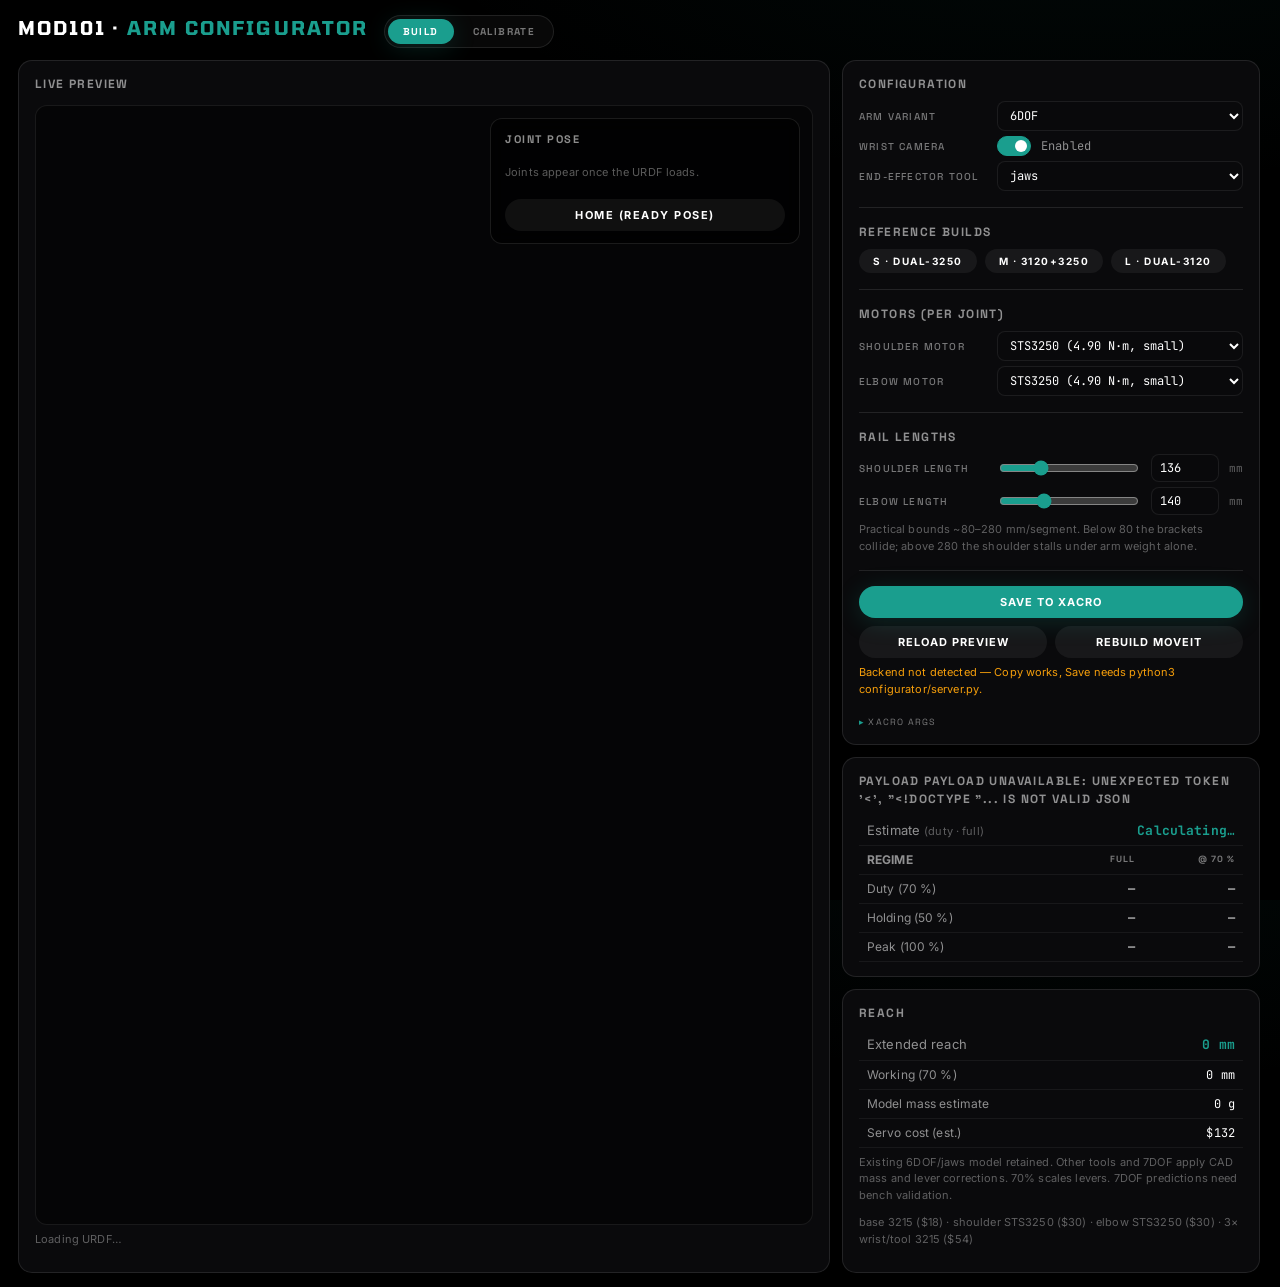
==== commit e0b45011: "added 7DOF, camera eend effector and PGGripper" ====
--- a/configurator/index.html
+++ b/configurator/index.html
@@ -62,7 +62,7 @@
     grid-template-columns: minmax(0, 1fr) 452px;
     gap: 12px;
   }
-  .col { min-height: 0; display: flex; flex-direction: column; gap: 12px; }
+  .col { min-width: 0; min-height: 0; display: flex; flex-direction: column; gap: 12px; }
   .col-right { overflow-y: auto; padding-right: 2px; }
   .col-viewer .panel { flex: 1; display: flex; flex-direction: column; min-height: 0; }
 
@@ -154,7 +154,7 @@
     letter-spacing: 1.2px;
     font-weight: 500;
   }
-  .input-row input[type=range] { flex: 1; accent-color: var(--accent); }
+  .input-row input[type=range] { min-width: 0; flex: 1; accent-color: var(--accent); }
   .input-row input[type=number],
   .input-row select,
   #tool-select {
@@ -170,6 +170,47 @@
   .input-row select { flex: 1; min-width: 0; }
   #tool-select { flex: 1; min-width: 0; }
   .input-row > span { color: var(--text-quaternary); font-size: 11px; font-family: var(--font-mono); }
+
+  .toggle-setting { display: flex; align-items: center; gap: 10px; flex: 1; }
+  .switch {
+    appearance: none;
+    position: relative;
+    width: 34px;
+    height: 20px;
+    margin: 0;
+    border: 1px solid var(--border-subtle);
+    border-radius: var(--radius-pill);
+    background: var(--bg-surface);
+    cursor: pointer;
+    transition: background .15s ease, border-color .15s ease;
+  }
+  .switch::after {
+    content: "";
+    position: absolute;
+    width: 12px;
+    height: 12px;
+    top: 3px;
+    left: 3px;
+    border-radius: 50%;
+    background: var(--text-tertiary);
+    transition: transform .15s ease, background .15s ease;
+  }
+  .switch:checked { background: var(--accent); border-color: var(--accent); }
+  .switch:checked::after { transform: translateX(14px); background: #fff; }
+  .switch:focus-visible { outline: 2px solid var(--accent); outline-offset: 3px; }
+  .toggle-state { font-family: var(--font-mono); font-size: 12px; color: var(--text-secondary); }
+  .toggle-state::after { content: "Disabled"; }
+  .switch:checked + .toggle-state::after { content: "Enabled"; }
+  .config-actions {
+    display: grid;
+    grid-template-columns: 1fr 1fr;
+    gap: 8px;
+    border-top: 1px solid var(--border-hairline);
+    margin-top: 16px;
+    padding-top: 15px;
+  }
+  .config-actions button { padding: 9px 12px; letter-spacing: 1px; }
+  .config-actions #save { grid-column: 1 / -1; }
 
   .presets { display: flex; gap: 8px; margin: 4px 0 2px; flex-wrap: wrap; }
   .presets button { padding: 6px 14px; font-size: 10px; }
@@ -360,7 +401,8 @@
     .col-viewer { min-height: 62vh; }
   }
   @media (max-width: 1000px) {
-    .cols { grid-template-columns: 1fr; }
+    header.top { flex-wrap: wrap; }
+    .cols { grid-template-columns: minmax(0, 1fr); }
     .numbers { grid-template-columns: 1fr; }
     #viewer { height: 55vh; flex: none; }
     /* stack the pose controls under the viewer on narrow screens */
@@ -402,26 +444,32 @@
             <button id="home" class="ghost" style="margin-top: 8px; width: 100%;">Home (ready pose)</button>
           </div>
         </div>
-        <div class="viewer-bar">
-          <button id="reload" class="ghost">Reload preview</button>
-          <button id="save">Save to xacro</button>
-          <button id="regen" class="ghost">Rebuild MoveIt config</button>
-          <span class="note" id="viewer-status">Loading URDF…</span>
-          <span class="note" id="copy-feedback"></span>
-        </div>
-        <div id="collision-status" hidden></div>
+        <p class="note" id="viewer-status">Loading URDF…</p>
       </div>
     </div>
 
     <!-- Right — configuration on top, the numbers below -->
     <div class="col col-right">
 
-      <div class="panel">
+      <div class="panel" id="configuration-panel">
         <h2>Configuration</h2>
+        <div class="input-row">
+          <label for="arm-dof">Arm variant</label>
+          <select id="arm-dof"><option value="6">6DOF</option><option value="7">7DOF · wrist yaw</option></select>
+        </div>
+        <div class="input-row">
+          <label for="wrist-camera">Wrist camera</label>
+          <div class="toggle-setting">
+            <input id="wrist-camera" class="switch" type="checkbox" checked>
+            <span class="toggle-state" aria-hidden="true"></span>
+          </div>
+        </div>
         <div class="input-row">
           <label>end-effector tool</label>
           <select id="tool-select"></select>
         </div>
+
+        <div id="tool-options" hidden></div>
 
         <h2 class="divide">Reference builds</h2>
         <div class="presets">
@@ -455,11 +503,19 @@
         </div>
         <p class="note">Practical bounds ~80–280 mm/segment. Below 80 the brackets collide; above 280 the shoulder stalls under arm weight alone.</p>
 
+        <div class="config-actions">
+          <button id="save">Save to xacro</button>
+          <button id="reload" class="ghost">Reload preview</button>
+          <button id="regen" class="ghost">Rebuild MoveIt</button>
+        </div>
+        <p class="note" id="copy-feedback"></p>
+        <div id="collision-status" hidden></div>
+
         <details class="footnote">
           <summary>xacro args</summary>
           <pre id="snippet"></pre>
           <button id="copy" class="ghost">Copy snippet</button>
-          <p class="note">Served by <code>configurator/server.py</code>, Save writes all four args to <code>src/mod101_description/urdf/mod101.xacro</code>; rebuild <code>mod101_description</code> for sim. Without the server, only Copy works.</p>
+          <p class="note">Served by <code>configurator/server.py</code>, Save writes the build settings to <code>src/mod101_description/urdf/mod101_config.xacro</code>; rebuild <code>mod101_description</code> for sim. Without the server, only Copy works.</p>
         </details>
       </div>
 
@@ -469,7 +525,7 @@
           <h2>Payload <span id="masses-badge"></span></h2>
           <table>
             <tr class="headline">
-              <td>Rated <span class="note" style="margin:0">(duty · full)</span></td>
+              <td>Estimate <span class="note" style="margin:0">(duty · full)</span></td>
               <td class="num" id="p-headline" colspan="2" style="white-space:nowrap;"></td>
             </tr>
             <tr><th>regime</th><th>full</th><th>@ 70 %</th></tr>
@@ -482,11 +538,12 @@
         <div class="panel">
           <h2>Reach</h2>
           <table class="reach-table">
-            <tr class="headline"><td>Max reach (full)</td>  <td class="num" id="r-full"></td></tr>
+            <tr class="headline"><td>Extended reach</td>  <td class="num" id="r-full"></td></tr>
             <tr><td>Working (70 %)</td>                       <td class="num" id="r-70"></td></tr>
-            <tr><td>Actuated mass</td>                        <td class="num" id="m-total"></td></tr>
+            <tr><td>Model mass estimate</td>                        <td class="num" id="m-total"></td></tr>
             <tr><td>Servo cost (est.)</td>                    <td class="num" id="cost-total"></td></tr>
           </table>
+          <p class="note">Existing 6DOF/jaws model retained. Other tools and 7DOF apply CAD mass and lever corrections. 70% scales levers. 7DOF predictions need bench validation.</p>
           <p class="note" id="cost-breakdown"></p>
         </div>
       </div>
@@ -509,8 +566,6 @@
 // CAD calibration — they are first-order placeholders kept in ONE place.
 // ============================================================================
 
-const G           = 9.81;     // m/s^2
-const EXT_DENSITY = 0.46;     // kg/m, one 2020 aluminium rail
 const KGCM        = 0.0980665; // kg·cm -> N·m
 
 // Motor table. stall torque (N·m), body mass (kg), price (USD), URDF mount.
@@ -521,10 +576,6 @@
 };
 const MOTOR_KEYS = ['STS3215', 'STS3250', 'ST3120'];
 
-// Mount-induced downstream lever extension Δ (m) when a joint is 'big'.
-// MUST match the URDF's delta_shoulder / delta_elbow (single source of truth).
-const DELTA = { shoulder: 0.015, elbow: 0.030 };
-
 // Regimes: fraction of stall torque. Lead with duty (rated headline).
 const REGIMES = [
   { key: 'duty', factor: 0.70 },
@@ -539,102 +590,81 @@
   L: { shoulder: 'ST3120',  elbow: 'ST3120'  },  // dual big
 };
 
-// First-order fixed geometry (m). Calibrate against CAD.
-const L1_FIXED = 0.050;  // shoulder axis -> upper-arm rail start + bracket
-const L2_FIXED = 0.050;  // elbow axis -> forearm rail start + bracket
-const W_WRIST  = 0.126;  // forearm tip -> payload point (wrist tilt+roll+gripper)
-
-// Printed-part groups -> link_masses.json stems (Part C output).
-const GROUP = {
-  elbow:   ['shoulder_elbow_body_1', 'elbow_fork_1', 'elbow_servo_adapter_L_1',
-            'elbow_servo_adapter_R_1', 'elbow_wrist_body_1'],
-  wrist:   ['wrist_tilt_body_1', 'camera_tilter_1', 'camera_mount_1'],
-  gripper: ['Parallel_gripper_assembly_v1_1', 'left_jaw_v1_1', 'right_jaw_v1_1'],
-};
-// Lumped fallbacks (kg) when link_masses.json is absent — sums of the geometric
-// estimate at default profile (shows an "estimated masses" badge in that case).
-const FALLBACK = { elbow: 0.157, wrist: 0.041, gripper: 0.071 };
-const M_CAMERA = 0.0166; // wrist camera PCB (electronics, not printed)
-
-let MASSES = null;       // {stem: {mass_g}} from /masses, or null
-let MASSES_REAL = false; // true once /masses returns real data
-
-// --- helpers ----------------------------------------------------------------
+// Payload comes from the same expanded URDF as the live preview: all link
+// masses, COMs, actual selected lengths, and the additional wrist are included.
 const $ = id => document.getElementById(id);
-const fmtG  = kg => (kg * 1000).toFixed(0) + ' g';
-const fmtMM = m  => (m * 1000).toFixed(0) + ' mm';
-
-// kg for one printed group: real JSON if present, else fallback constant.
-function groupMass(name) {
-  if (MASSES) {
-    let g = 0;
-    for (const stem of GROUP[name]) {
-      const e = MASSES[stem];
-      if (e && typeof e.mass_g === 'number') g += e.mass_g;
+const fmtG = kg => (kg * 1000).toFixed(0) + ' g';
+const fmtMM = m => (m * 1000).toFixed(0) + ' mm';
+let TOOL_SCHEMAS = {}, TOOL_VALUES = {};
+function activeToolOptions() {
+  const options = TOOL_SCHEMAS[$('tool-select').value]?.options || {};
+  return Object.fromEntries(Object.entries(options).map(([key, spec]) =>
+    [key, TOOL_VALUES[key] ?? spec.default]));
+}
+function renderToolOptions() {
+  const host = $('tool-options');
+  host.replaceChildren();
+  const options = TOOL_SCHEMAS[$('tool-select').value]?.options || {};
+  host.hidden = Object.keys(options).length === 0;
+  for (const [key, spec] of Object.entries(options)) {
+    const row = document.createElement('div'); row.className = 'input-row';
+    const label = document.createElement('label'); label.htmlFor = `tool-option-${key}`;
+    label.textContent = spec.label; row.append(label);
+    const value = TOOL_VALUES[key] ?? spec.default;
+    let input;
+    if (spec.type === 'enum') {
+      input = document.createElement('select');
+      for (const choice of spec.choices) {
+        const option = document.createElement('option'); option.value = choice.value;
+        option.textContent = choice.label; input.append(option);
+      }
+      input.value = value; row.append(input);
+    } else if (spec.type === 'boolean') {
+      const box = document.createElement('div'); box.className = 'toggle-setting';
+      input = document.createElement('input'); input.type = 'checkbox';
+      input.className = 'switch'; input.checked = value;
+      const state = document.createElement('span'); state.className = 'toggle-state';
+      state.setAttribute('aria-hidden', 'true'); box.append(input, state); row.append(box);
     }
-    if (g > 0) return g / 1000;
-  }
-  return FALLBACK[name];
-}
-
-// Core static model. Returns per-(regime,reach) binding payload + which joint
-// binds, plus the mass/reach breakdown.
+    if (!input) continue;
+    input.id = `tool-option-${key}`;
+    input.addEventListener('change', () => {
+      TOOL_VALUES[key] = spec.type === 'boolean' ? input.checked : input.value;
+      update();
+    });
+    host.append(row);
+  }
+}
+
+let MASSES = null, MASSES_REAL = false;
+let PAYLOAD = null, payloadTimer, payloadSequence = 0;
 function compute() {
-  const L_s = Number($('shoulder-num').value) / 1000;
-  const L_e = Number($('elbow-num').value) / 1000;
-  const shMotor = $('shoulder-motor').value;
-  const elMotor = $('elbow-motor').value;
-  const bigSh = MOTORS[shMotor].mount === 'big';
-  const bigEl = MOTORS[elMotor].mount === 'big';
-
-  // Effective link lengths (mount Δ lengthens the lever — physically correct).
-  const L1 = L1_FIXED + L_s + (bigSh ? DELTA.shoulder : 0);
-  const L2 = L2_FIXED + L_e + (bigEl ? DELTA.elbow : 0);
-  const w  = W_WRIST;
-  const reach = L1 + L2 + w;
-
-  // Masses (kg).
-  const mRailS  = 2 * EXT_DENSITY * L_s;        // two single rails
-  const mRailE  = 2 * EXT_DENSITY * L_e;        // dual rail
-  const mElbow  = groupMass('elbow')   + 2 * MOTORS[elMotor].mass;   // 2 elbow servos
-  const mWrist  = groupMass('wrist')   + groupMass('gripper')
-                + 2 * MOTORS.STS3215.mass       // wrist tilt + roll servos
-                + MOTORS.STS3215.mass            // gripper servo
-                + M_CAMERA;
-  const mTotal  = mRailS + mRailE + mElbow + mWrist;
-
-  // Self-weight moment about each pitch axis at FULL extension (k=1).
-  const bracketS = mRailS * (L1 / 2) + mElbow * L1
-                 + mRailE * (L1 + L2 / 2) + mWrist * (L1 + L2 + w / 2);
-  const bracketE = mRailE * (L2 / 2) + mWrist * (L2 + w / 2);
-
-  // Two pitch servos share each joint.
-  const Tsh = 2 * MOTORS[shMotor].stall;
-  const Tel = 2 * MOTORS[elMotor].stall;
-  const leverS = reach;       // shoulder axis -> payload
-  const leverE = L2 + w;      // elbow axis -> payload
-
-  // P(k) = (T*f/(G*k) - bracket) / lever, levers scale with reach ratio k.
-  function cap(T, f, k, bracket, lever) {
-    return (T * f / (G * k) - bracket) / lever;
-  }
-
   const out = {};
-  for (const { key, factor } of REGIMES) {
-    for (const [k, tag] of [[1.0, 'full'], [0.7, '70']]) {
-      const ps = cap(Tsh, factor, k, bracketS, leverS);
-      const pe = cap(Tel, factor, k, bracketE, leverE);
-      const binding = Math.min(ps, pe);
-      out[`${key}-${tag}`] = {
-        payload: binding,
-        joint: ps <= pe ? 'shoulder' : 'elbow',
-        ps, pe,
-      };
+  for (const {key} of REGIMES) for (const tag of ['full', '70'])
+    out[`${key}-${tag}`] = {payload: null, joint: '', ps: null, pe: null};
+  return {...(PAYLOAD || {out, reach: 0, mTotal: 0}),
+    shMotor: $('shoulder-motor').value, elMotor: $('elbow-motor').value};
+}
+function requestPayload() {
+  clearTimeout(payloadTimer);
+  const sequence = ++payloadSequence;
+  PAYLOAD = null;
+  update(false);
+  payloadTimer = setTimeout(async () => {
+    try {
+      const q = new URLSearchParams({...window.previewConfig,
+        shoulder_motor: $('shoulder-motor').value, elbow_motor: $('elbow-motor').value});
+      const response = await fetch('/payload?' + q);
+      const data = await response.json();
+      if (sequence !== payloadSequence) return;
+      if (!response.ok) throw new Error(data.error);
+      PAYLOAD = data;
+      update(false);
+      $('masses-badge').textContent = '6DOF reference · PETG 15% for new wrist';
+    } catch (error) {
+      if (sequence === payloadSequence) $('masses-badge').textContent = 'Payload unavailable: ' + error.message;
     }
-  }
-
-  return { out, reach, mRailS, mRailE, mElbow, mWrist, mTotal,
-           shMotor, elMotor };
+  }, 250);
 }
 
 // --- render -----------------------------------------------------------------
@@ -651,7 +681,7 @@
   }
 }
 
-function update() {
+function update(refresh = true) {
   const r = compute();
   const o = r.out;
 
@@ -666,7 +696,9 @@
   // Headline = duty @ full.
   const head = o['duty-full'];
   const hEl = $('p-headline');
-  if (head.payload > 0) {
+  if (head.payload === null) {
+    hEl.textContent = 'Calculating…';
+  } else if (head.payload > 0) {
     hEl.textContent = fmtG(head.payload);   // binding joint shown in the note below
     hEl.classList.remove('bad'); hEl.classList.add('num');
   } else {
@@ -687,29 +719,39 @@
   const base = MOTORS.STS3215.price;   // joint_base
   const tilt = MOTORS.STS3215.price;   // joint_wrist_tilt
   const roll = MOTORS.STS3215.price;   // joint_wrist_roll
-  const grip = MOTORS.STS3215.price;   // gripper
-  const total = base + p(r.shMotor) + p(r.elMotor) + tilt + roll + grip;
+  const toolServos = TOOL_SCHEMAS[$('tool-select').value]?.servo_count ?? ($('tool-select').value === 'none' ? 0 : 1);
+  const grip = toolServos * MOTORS.STS3215.price;   // gripper
+  const yaw = $('arm-dof').value === '7' ? base : 0;
+  const total = yaw + base + p(r.shMotor) + p(r.elMotor) + tilt + roll + grip;
   $('cost-total').textContent = `$${total}`;
   $('cost-breakdown').textContent =
-    `base 3215 ($${base}) · shoulder ${r.shMotor} ($${p(r.shMotor)}) · ` +
-    `elbow ${r.elMotor} ($${p(r.elMotor)}) · 3× wrist/gripper 3215 ($${tilt + roll + grip})`;
+    `${yaw ? 'wrist yaw 3215 ($' + yaw + ') · ' : ''}base 3215 ($${base}) · shoulder ${r.shMotor} ($${p(r.shMotor)}) · ` +
+    `elbow ${r.elMotor} ($${p(r.elMotor)}) · ${2 + toolServos}× wrist${toolServos ? "/tool" : ""} 3215 ($${tilt + roll + grip})`;
 
   // xacro snippet (the four args).
   const L_s = (Number($('shoulder-num').value) / 1000).toFixed(3);
   const L_e = (Number($('elbow-num').value) / 1000).toFixed(3);
   $('snippet').textContent =
-`<xacro:arg name="shoulder_ext_length" default="${L_s}"/>
+`<xacro:arg name="wrist_camera" default="${$('wrist-camera').checked}"/>
+<xacro:arg name="arm_dof" default="${$('arm-dof').value}"/>
+<xacro:arg name="shoulder_ext_length" default="${L_s}"/>
 <xacro:arg name="elbow_ext_length"    default="${L_e}"/>
 <xacro:arg name="shoulder_mount"      default="${MOTORS[r.shMotor].mount}"/>
 <xacro:arg name="elbow_mount"         default="${MOTORS[r.elMotor].mount}"/>`;
 
+  for (const [key, value] of Object.entries(activeToolOptions()))
+    $('snippet').textContent += `\n<xacro:arg name="${key}" default="${value}"/>`;
+
   // Publish the live config for the preview (loadUrdf reads this to render the
   // current UI state without writing the file) and schedule a debounced reload.
   window.previewConfig = {
+    arm_dof: $('arm-dof').value, wrist_camera: String($('wrist-camera').checked),
+    ...($('tool-select').value ? {tool: $('tool-select').value} : {}),
+    ...Object.fromEntries(Object.entries(activeToolOptions()).map(([k, v]) => [k, String(v)])),
     shoulder_ext_length: L_s, elbow_ext_length: L_e,
     shoulder_mount: MOTORS[r.shMotor].mount, elbow_mount: MOTORS[r.elMotor].mount,
   };
-  schedulePreview();
+  if (refresh) { requestPayload(); schedulePreview(); }
 }
 
 // Debounced live-preview reload (rebuilds the 3D view from the current config).
@@ -780,7 +822,7 @@
 
   if (btn) {
     btn.disabled    = running;
-    btn.textContent = running ? 'Rebuilding…' : 'Rebuild MoveIt config';
+    btn.textContent = running ? 'Rebuilding…' : 'Rebuild MoveIt';
     btn.classList.toggle('due', stale && !running);
   }
 
@@ -886,6 +928,9 @@
   }
 });
 
+$('arm-dof').addEventListener('change', () => update());
+$('wrist-camera').addEventListener('change', () => update());
+
 $('save').addEventListener('click', async () => {
   const L_s = Number($('shoulder-num').value) / 1000;
   const L_e = Number($('elbow-num').value) / 1000;
@@ -896,7 +941,7 @@
     const resp = await fetch('/save', {
       method:  'POST',
       headers: { 'Content-Type': 'application/json' },
-      body:    JSON.stringify({ shoulder: L_s, elbow: L_e, shoulder_mount, elbow_mount }),
+      body:    JSON.stringify({ tool_options: activeToolOptions(), wrist_camera: $('wrist-camera').checked, arm_dof: Number($('arm-dof').value), shoulder: L_s, elbow: L_e, shoulder_mount, elbow_mount }),
     });
     const data = await resp.json();
     if (!resp.ok) throw new Error(data.error || resp.statusText);
@@ -925,6 +970,8 @@
     if (!resp.ok) throw new Error(data.error || resp.statusText);
     setFeedback(`Tool set to "${data.tool}". Viewer reloaded.`, 'ok');
     pollCollisions();
+    renderToolOptions();
+    update();
     window.dispatchEvent(new CustomEvent('xacro-saved'));
   } catch (e) {
     setFeedback(`Tool switch failed: ${e.message || e}. Backend needs python3 configurator/server.py.`, 'bad');
@@ -949,6 +996,9 @@
     const [propsResp, toolResp] = await Promise.all([fetch('/load'), fetch('/tool')]);
     if (!propsResp.ok) throw new Error('load failed');
     const cfg = await propsResp.json();
+    $('arm-dof').value = String(cfg.arm_dof || 6);
+    $('wrist-camera').checked = cfg.wrist_camera !== false;
+    TOOL_VALUES = cfg.tool_options || {};
     $('shoulder-num').value    = (cfg.shoulder * 1000).toFixed(0);
     $('shoulder-slider').value = (cfg.shoulder * 1000).toFixed(0);
     $('elbow-num').value       = (cfg.elbow * 1000).toFixed(0);
@@ -958,18 +1008,21 @@
     if (cfg.elbow_mount === 'big')    $('elbow-motor').value = 'ST3120';
 
     if (toolResp.ok) {
-      const { tool, available } = await toolResp.json();
+      const { tool, available, schemas, options } = await toolResp.json();
+      TOOL_SCHEMAS = schemas || {};
+      TOOL_VALUES = {...(options || {}), ...TOOL_VALUES};
       const sel = $('tool-select');
       sel.innerHTML = '';
       for (const t of available) {
         const opt = document.createElement('option');
-        opt.value = t; opt.textContent = t;
+        opt.value = t; opt.textContent = TOOL_SCHEMAS[t]?.label || t;
         if (t === tool) opt.selected = true;
         sel.appendChild(opt);
       }
     }
+    renderToolOptions();
     setFeedback(MASSES_REAL
-      ? 'Loaded current args + real masses from disk.'
+      ? 'Loaded saved configuration. Payload uses URDF masses and estimated print weights.'
       : 'Loaded current args (using estimated masses — run tools/estimate_masses.py).',
       'ok');
     pollCollisions();
@@ -979,7 +1032,7 @@
     sel.innerHTML = '';
     for (const t of ['jaws', 'parallel', 'pincopen', 'none']) {
       const opt = document.createElement('option');
-      opt.value = t; opt.textContent = t;
+      opt.value = t; opt.textContent = TOOL_SCHEMAS[t]?.label || t;
       sel.appendChild(opt);
     }
   }
@@ -988,89 +1041,39 @@
 </script>
 
 <script type="module">
-import * as THREE from 'three';
-import { OrbitControls } from 'three/examples/jsm/controls/OrbitControls.js';
-import URDFLoader from 'urdf-loader';
+// The scene itself lives in viewer.js, shared with calibrate.html — this page
+// only owns the slider UI that poses it.
+import { createViewer } from './viewer.js';
 
 const container = document.getElementById('viewer');
-const status    = document.getElementById('viewer-status');
-
-const renderer = new THREE.WebGLRenderer({ antialias: true });
-renderer.setPixelRatio(window.devicePixelRatio);
-renderer.setSize(container.clientWidth, container.clientHeight);
-renderer.shadowMap.enabled = true;
-container.appendChild(renderer.domElement);
-
-const scene = new THREE.Scene();
-scene.background = new THREE.Color(0x0a0d12);
-
-const camera = new THREE.PerspectiveCamera(45, container.clientWidth / container.clientHeight, 0.01, 20);
-camera.position.set(0.6, 0.5, 0.6);
-
-const controls = new OrbitControls(camera, renderer.domElement);
-controls.target.set(0, 0.25, 0);
-controls.update();
-
-scene.add(new THREE.AmbientLight(0xffffff, 0.4));
-const sun = new THREE.DirectionalLight(0xffffff, 0.9);
-sun.position.set(2, 4, 2);
-sun.castShadow = true;
-scene.add(sun);
-
-const grid = new THREE.GridHelper(2, 20, 0x444444, 0x222222);
-scene.add(grid);
-
-// URDF convention is Z-up. Rotate the whole robot for three.js's Y-up camera.
-const robotRoot = new THREE.Group();
-robotRoot.rotation.x = -Math.PI / 2;
-scene.add(robotRoot);
-
-let currentRobot = null;
-const loader = new URDFLoader();
+const statusEl  = document.getElementById('viewer-status');
+
+const viewer = createViewer(container, {
+  onStatus: (text, kind) => { statusEl.textContent = text; statusEl.className = 'note ' + kind; },
+});
 
 // Home pose = 0.0 on every joint (the zero configuration). Any joint not listed
 // resolves to 0 via `HOME_POSE[name] ?? 0`, so an empty table means all-zeros.
 const HOME_POSE = {};
 
-// Display order for the arm's canonical joints; tool joints sort after.
-const ARM_ORDER = ['joint_base', 'joint_shoulder', 'joint_elbow',
-                   'joint_wrist_tilt', 'joint_wrist_roll'];
-
 function buildJointSliders() {
-  const container = document.getElementById('joint-sliders');
-  container.innerHTML = '';
-  if (!currentRobot) return;
-
-  const entries = Object.entries(currentRobot.joints)
-    .filter(([_, j]) => j.jointType !== 'fixed' && !j.mimicJoint);
-
-  entries.sort(([a], [b]) => {
-    const ia = ARM_ORDER.indexOf(a), ib = ARM_ORDER.indexOf(b);
-    if (ia !== -1 && ib !== -1) return ia - ib;
-    if (ia !== -1) return -1;
-    if (ib !== -1) return 1;
-    return a.localeCompare(b);
-  });
-
-  if (entries.length === 0) {
+  const host = document.getElementById('joint-sliders');
+  host.innerHTML = '';
+  const joints = viewer.actuatedJoints();
+
+  if (joints.length === 0) {
     const p = document.createElement('p');
     p.className = 'note';
     p.textContent = 'No actuated joints (the `none` tool has nothing to pose).';
-    container.appendChild(p);
+    host.appendChild(p);
     return;
   }
 
-  for (const [name, joint] of entries) {
-    let lower = joint.limit ? Number(joint.limit.lower) : -Math.PI;
-    let upper = joint.limit ? Number(joint.limit.upper) : Math.PI;
-    if (joint.jointType === 'continuous' || lower === upper) {
-      lower = -Math.PI; upper = Math.PI;
-    }
-    const isLinear = joint.jointType === 'prismatic';
-    const step     = (upper - lower) / 400;
-    const home     = HOME_POSE[name] ?? 0;
-    const initial  = Math.max(lower, Math.min(upper, home));
-    currentRobot.setJointValue(name, initial);
+  for (const { name, lower, upper, isLinear } of joints) {
+    const step    = (upper - lower) / 400;
+    const home    = HOME_POSE[name] ?? 0;
+    const initial = Math.max(lower, Math.min(upper, home));
+    viewer.setJoint(name, initial);
 
     const row = document.createElement('div');
     row.className = 'input-row';
@@ -1087,98 +1090,32 @@
     const render  = v => readout.textContent = isLinear ? (v * 1000).toFixed(1) : v.toFixed(2);
     slider.addEventListener('input', () => {
       const v = Number(slider.value);
-      currentRobot.setJointValue(name, v);
+      viewer.setJoint(name, v);
       render(v);
     });
     render(initial);
-    container.appendChild(row);
+    host.appendChild(row);
   }
 }
 
 document.getElementById('home').addEventListener('click', () => {
-  if (!currentRobot) return;
   for (const slider of document.querySelectorAll('#joint-sliders input[type=range]')) {
     const row  = slider.closest('.input-row');
-    const name = row.dataset.joint;
-    const v    = HOME_POSE[name] ?? 0;
+    const v    = HOME_POSE[row.dataset.joint] ?? 0;
     slider.value = v;
     slider.dispatchEvent(new Event('input'));
   }
 });
 
-// Frame the camera tightly on the loaded arm. Meshes load asynchronously, so the
-// bounding box can be empty for a few frames — retry until it's real, then fit.
-let framed = false;
-function fitCameraToRobot(attempt = 0) {
-  if (!currentRobot) return;
-  robotRoot.updateMatrixWorld(true);
-  const box = new THREE.Box3().setFromObject(currentRobot);
-  if (box.isEmpty() || !isFinite(box.min.x)) {
-    if (attempt < 40) requestAnimationFrame(() => fitCameraToRobot(attempt + 1));
-    return;
-  }
-  const size   = box.getSize(new THREE.Vector3());
-  const center = box.getCenter(new THREE.Vector3());
-  const maxDim = Math.max(size.x, size.y, size.z) || 0.5;
-  const fov    = camera.fov * Math.PI / 180;
-  const dist   = (maxDim / 2) / Math.tan(fov / 2) * 1.55;   // 1.55 = a little padding
-  const dir    = new THREE.Vector3(0.85, 0.5, 1).normalize();
-  camera.position.copy(center).add(dir.multiplyScalar(dist));
-  camera.near = Math.max(dist / 200, 0.001);
-  camera.far  = dist * 200;
-  camera.updateProjectionMatrix();
-  controls.target.copy(center);
-  controls.minDistance = dist * 0.25;
-  controls.maxDistance = dist * 6;
-  controls.update();
-}
-
 async function loadUrdf() {
-  status.textContent = 'Loading URDF…';
-  status.className = 'note';
+  // Render the current UI state (lengths + mounts) live, without writing the
+  // file. The viewer reports load failures through onStatus.
   try {
-    // Render the current UI state (lengths + mounts) live, without writing the
-    // file.
-    const cfg = window.previewConfig || {};
-    const qs = new URLSearchParams(cfg).toString();
-    const resp = await fetch('/urdf' + (qs ? '?' + qs : ''), { cache: 'no-store' });
-    if (!resp.ok) {
-      const detail = await resp.json().catch(() => ({}));
-      throw new Error(detail.error || resp.statusText);
-    }
-    const text = await resp.text();
-    if (currentRobot) {
-      robotRoot.remove(currentRobot);
-      currentRobot.traverse(o => {
-        if (o.geometry) o.geometry.dispose();
-        if (o.material) o.material.dispose();
-      });
-    }
-    currentRobot = loader.parse(text);
-    robotRoot.add(currentRobot);
+    await viewer.load(window.previewConfig || {});
     buildJointSliders();
-    if (!framed) { framed = true; fitCameraToRobot(); }   // frame the arm on first load
-    status.textContent = 'URDF loaded.';
-    status.className = 'note ok';
-  } catch (e) {
-    status.textContent = `URDF load failed: ${e.message || e}. Source ROS before starting server.py.`;
-    status.className = 'note bad';
-  }
-}
-
-function animate() {
-  requestAnimationFrame(animate);
-  controls.update();
-  renderer.render(scene, camera);
-}
-animate();
-
-window.addEventListener('resize', () => {
-  const w = container.clientWidth, h = container.clientHeight;
-  camera.aspect = w / h;
-  camera.updateProjectionMatrix();
-  renderer.setSize(w, h);
-});
+  } catch (e) { /* status already shown */ }
+}
+
 window.addEventListener('xacro-saved', loadUrdf);
 loadUrdf();
 </script>
